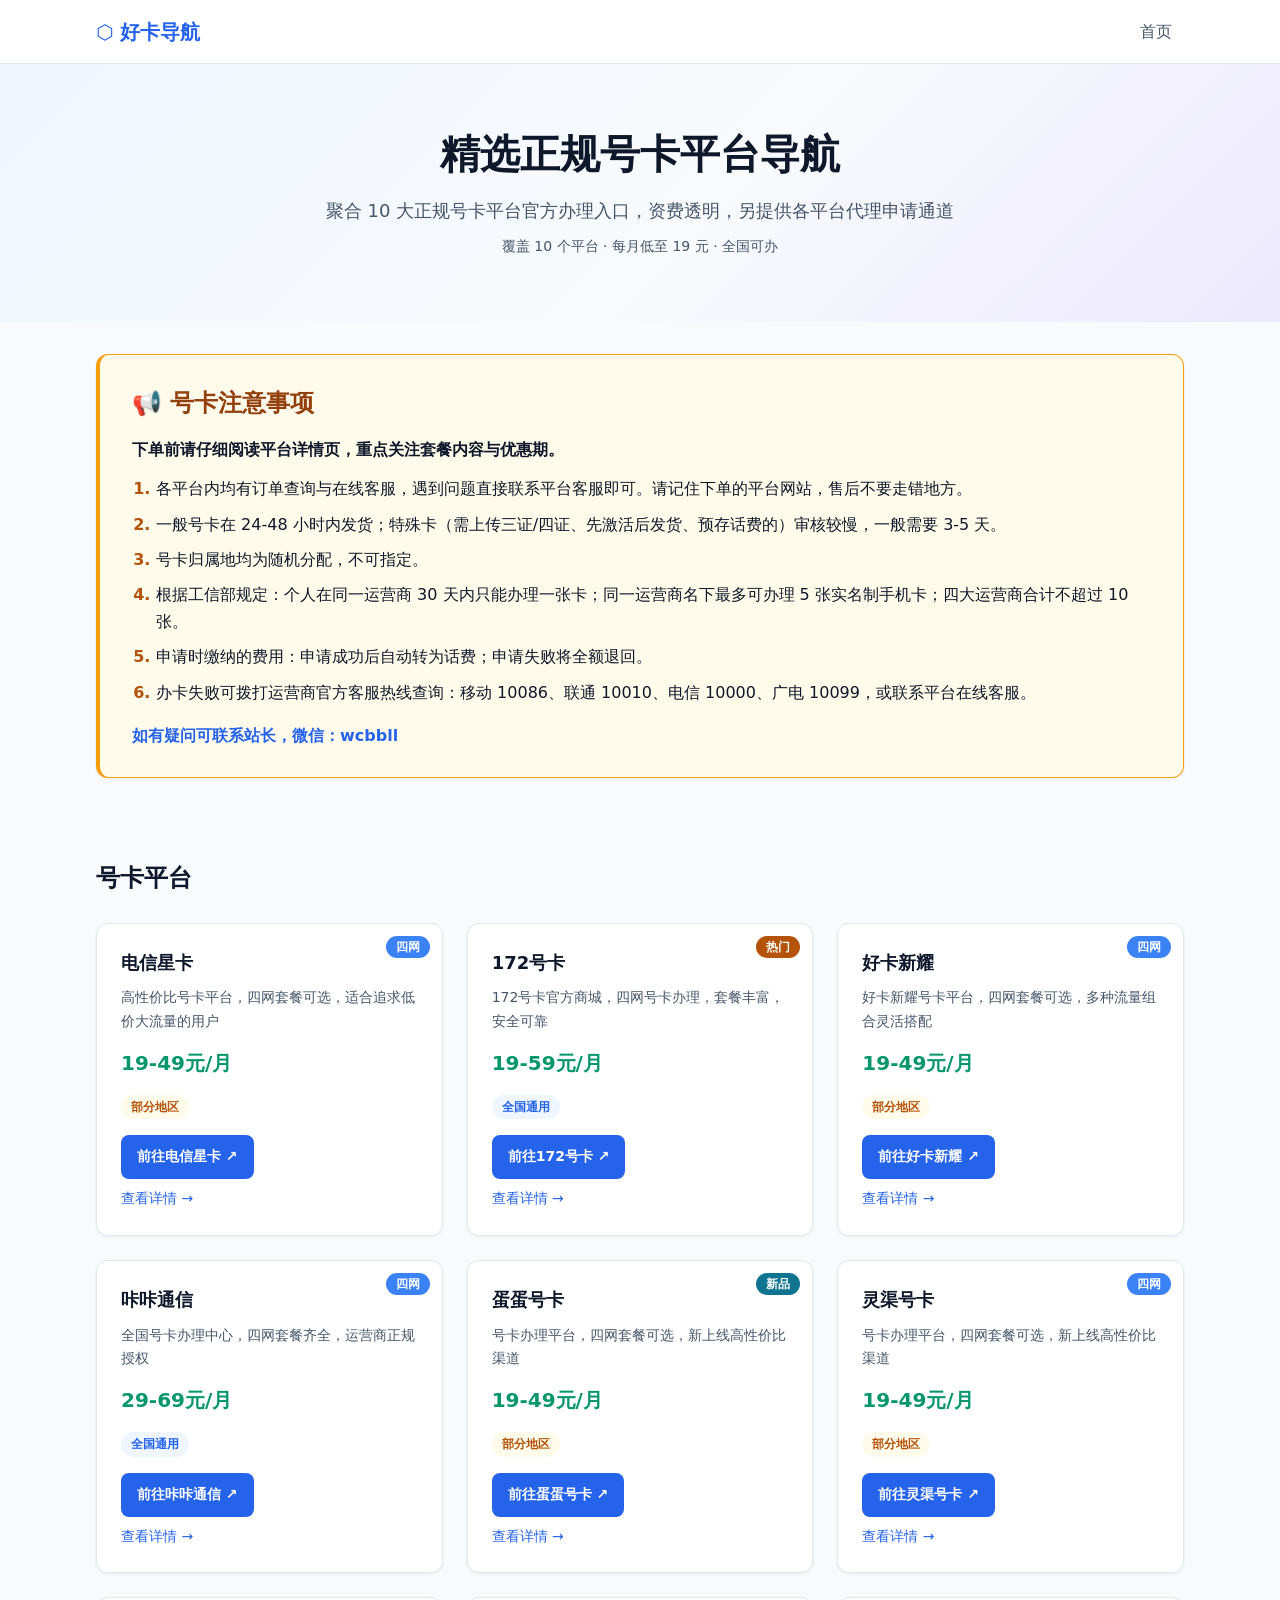
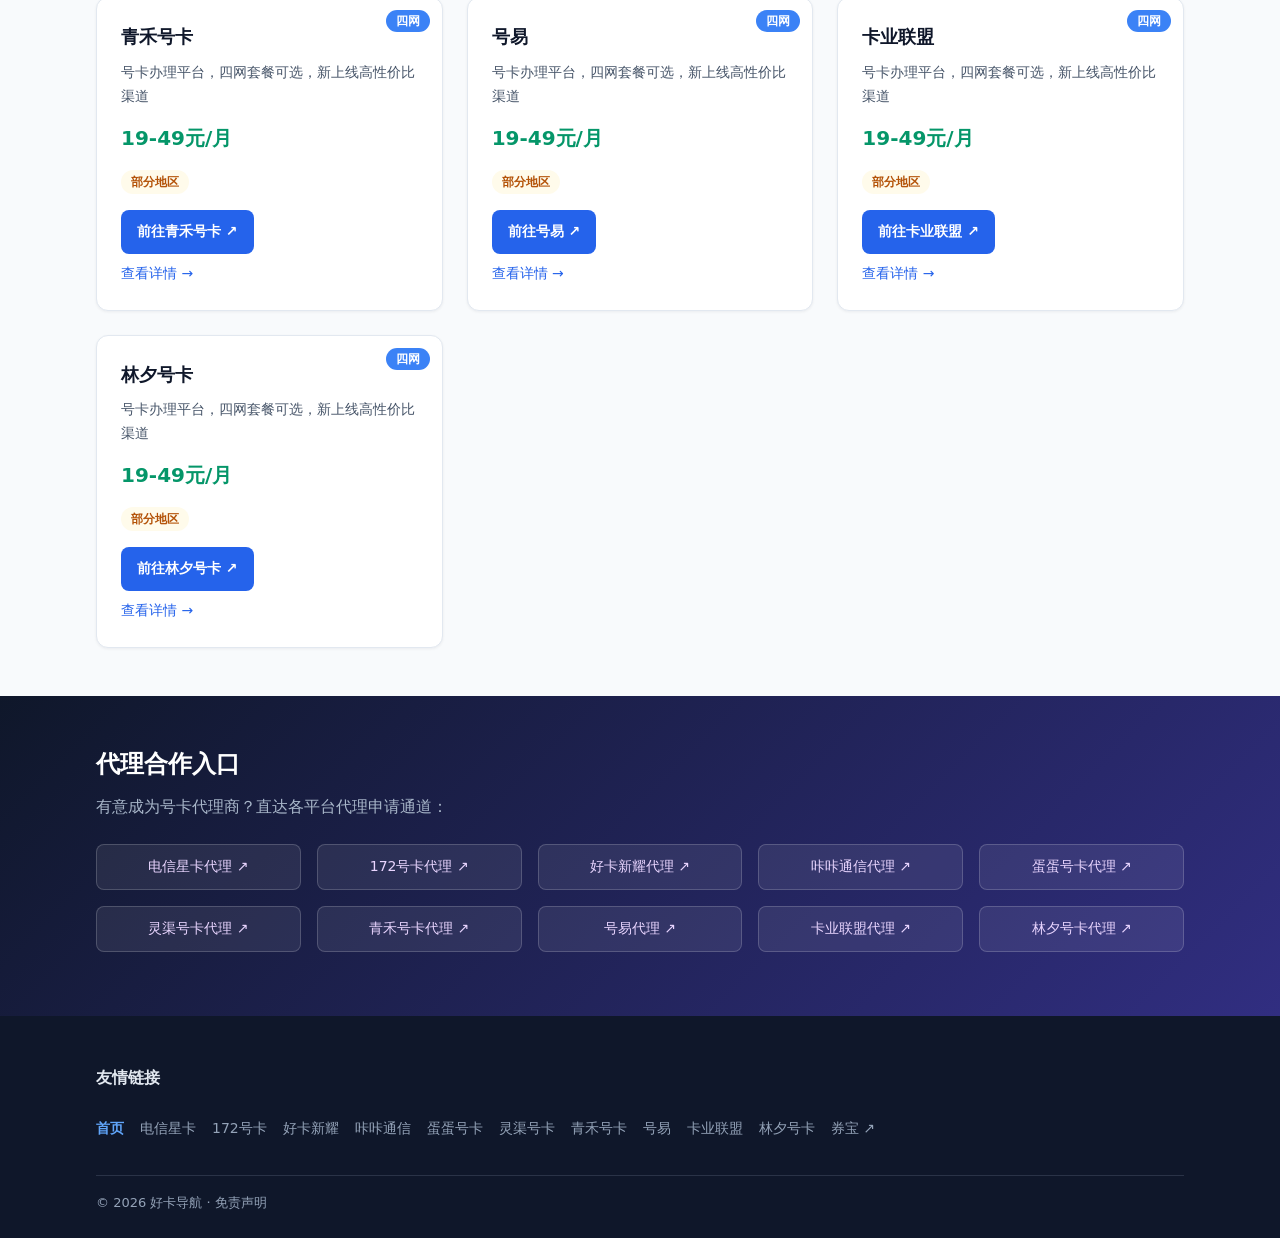
==== index.html @ 9e7c3ac1 "feat: 全站新增「号卡注意事项」公告区块（6 条固定文案+站长联系方式），首页 hero 后/子页 CTA 后插入，纯静态无链接，含样式与 5 例单测" ====
<!DOCTYPE html>
<html lang="zh-CN">
<head>
<meta charset="UTF-8">
<meta name="viewport" content="width=device-width, initial-scale=1">
<title>好卡导航 - 精选正规流量卡/号卡平台导航与代理入口</title>
<meta name="description" content="聚合 10 个正规号卡平台官方办理入口与代理申请通道，覆盖电信星卡、172号卡等热门流量卡品牌，附资费区间与适用地区说明，一站比选直达办理。">
<meta name="robots" content="index, follow">
<link rel="canonical" href="https://haoka17.github.io/">
<meta property="og:type" content="website">
<meta property="og:site_name" content="好卡导航">
<meta property="og:locale" content="zh_CN">
<meta property="og:title" content="好卡导航 - 精选正规流量卡/号卡平台导航与代理入口">
<meta property="og:description" content="聚合 10 个正规号卡平台官方办理入口与代理申请通道，覆盖电信星卡、172号卡等热门流量卡品牌，附资费区间与适用地区说明，一站比选直达办理。">
<meta property="og:url" content="https://haoka17.github.io/">
<meta property="og:image" content="https://haoka17.github.io/assets/img/og-default.png">
<meta name="twitter:card" content="summary_large_image">
<link rel="icon" href="assets/img/favicon.svg" type="image/svg+xml">
<link rel="icon" href="assets/img/favicon-32.png" type="image/png" sizes="32x32">
<link rel="icon" href="assets/img/favicon-16.png" type="image/png" sizes="16x16">
<link rel="apple-touch-icon" href="assets/img/apple-touch-icon.png">
<link rel="stylesheet" href="assets/css/style.css">
<script type="application/ld+json">{"@context":"https://schema.org","@graph":[{"@type":"WebSite","@id":"https://haoka17.github.io/#website","name":"好卡导航","url":"https://haoka17.github.io/","description":"聚合 10 个正规号卡平台官方办理入口与代理申请通道","inLanguage":"zh-CN"},{"@type":"ItemList","@id":"https://haoka17.github.io/#cardlist","name":"号卡平台列表","itemListOrder":"https://schema.org/ItemListOrderAscending","numberOfItems":10,"itemListElement":[{"@type":"ListItem","position":1,"name":"电信星卡","url":"https://haoka17.github.io/card/dianxin-xingka.html"},{"@type":"ListItem","position":2,"name":"172号卡","url":"https://haoka17.github.io/card/172-haoka.html"},{"@type":"ListItem","position":3,"name":"好卡新耀","url":"https://haoka17.github.io/card/haoka-xinyao.html"},{"@type":"ListItem","position":4,"name":"咔咔通信","url":"https://haoka17.github.io/card/kaka-tongxin.html"},{"@type":"ListItem","position":5,"name":"蛋蛋号卡","url":"https://haoka17.github.io/card/dandan-haoka.html"},{"@type":"ListItem","position":6,"name":"灵渠号卡","url":"https://haoka17.github.io/card/lingqu-haoka.html"},{"@type":"ListItem","position":7,"name":"青禾号卡","url":"https://haoka17.github.io/card/qinghe-haoka.html"},{"@type":"ListItem","position":8,"name":"号易","url":"https://haoka17.github.io/card/haoyi.html"},{"@type":"ListItem","position":9,"name":"卡业联盟","url":"https://haoka17.github.io/card/kaye-lianmeng.html"},{"@type":"ListItem","position":10,"name":"林夕号卡","url":"https://haoka17.github.io/card/linxi-haoka.html"}]}]}</script>
</head>
<body>
<a class="skip-link" href="#main">跳到主要内容</a>
<header class="site-header">
  <div class="container header-inner">
    <a class="logo" href="index.html">⬡ 好卡导航</a>
    <nav aria-label="主导航"><span aria-current="page" class="nav-current">首页</span></nav>
  </div>
</header>
<main id="main">
<section class="hero">
  <div class="container">
    <h1>精选正规号卡平台导航</h1>
    <p class="hero-sub">聚合 10 大正规号卡平台官方办理入口，资费透明，另提供各平台代理申请通道</p>
    <p class="hero-meta">覆盖 10 个平台 · 每月低至 19 元 · 全国可办</p>
  </div>
</section>
<section class="notice-section" aria-labelledby="notice-title">
  <div class="container">
    <div class="notice-card">
      <h2 id="notice-title">📢 号卡注意事项</h2>
      <p class="notice-lead">下单前请仔细阅读平台详情页，重点关注套餐内容与优惠期。</p>
      <ol class="notice-list">
      <li>各平台内均有订单查询与在线客服，遇到问题直接联系平台客服即可。请记住下单的平台网站，售后不要走错地方。</li>
      <li>一般号卡在 24-48 小时内发货；特殊卡（需上传三证/四证、先激活后发货、预存话费的）审核较慢，一般需要 3-5 天。</li>
      <li>号卡归属地均为随机分配，不可指定。</li>
      <li>根据工信部规定：个人在同一运营商 30 天内只能办理一张卡；同一运营商名下最多可办理 5 张实名制手机卡；四大运营商合计不超过 10 张。</li>
      <li>申请时缴纳的费用：申请成功后自动转为话费；申请失败将全额退回。</li>
      <li>办卡失败可拨打运营商官方客服热线查询：移动 10086、联通 10010、电信 10000、广电 10099，或联系平台在线客服。</li>
      </ol>
      <p class="notice-contact">如有疑问可联系站长，微信：wcbbll</p>
    </div>
  </div>
</section>
<section class="card-section" aria-labelledby="card-section-title">
  <div class="container">
    <h2 id="card-section-title">号卡平台</h2>
    <ul class="card-grid">
      <li class="card">
  <article class="card-inner">
    <span class="badge badge-quad">四网</span>
    <h3 class="card-title">电信星卡</h3>
    <p class="card-desc">高性价比号卡平台，四网套餐可选，适合追求低价大流量的用户</p>
    <p class="price">19-49元/月</p>
        <div class="card-tags"><span class="tag tag-region">部分地区</span></div>
    <div class="card-actions">
      <a class="card-cta" href="https://ym.ksjhaoka.com/?s=loshqy1H719207" target="_blank" rel="noopener noreferrer">前往电信星卡 ↗</a>
      <a class="card-link" href="card/dianxin-xingka.html">查看详情 →</a>
    </div>
  </article>
</li>
<li class="card">
  <article class="card-inner">
    <span class="badge badge-hot">热门</span>
    <h3 class="card-title">172号卡</h3>
    <p class="card-desc">172号卡官方商城，四网号卡办理，套餐丰富，安全可靠</p>
    <p class="price">19-59元/月</p>
        <div class="card-tags"><span class="tag tag-nationwide">全国通用</span></div>
    <div class="card-actions">
      <a class="card-cta" href="https://m.172.org.cn/ProductEn/Index/59bc0abc9a7d31f5" target="_blank" rel="noopener noreferrer">前往172号卡 ↗</a>
      <a class="card-link" href="card/172-haoka.html">查看详情 →</a>
    </div>
  </article>
</li>
<li class="card">
  <article class="card-inner">
    <span class="badge badge-quad">四网</span>
    <h3 class="card-title">好卡新耀</h3>
    <p class="card-desc">好卡新耀号卡平台，四网套餐可选，多种流量组合灵活搭配</p>
    <p class="price">19-49元/月</p>
        <div class="card-tags"><span class="tag tag-region">部分地区</span></div>
    <div class="card-actions">
      <a class="card-cta" href="https://www.haokaxinyao.com/#/pages/sales_index/my_store?mall_id=A3uqdWKQRcA9Gpw0Ae2M5Q%3D%3D" target="_blank" rel="noopener noreferrer">前往好卡新耀 ↗</a>
      <a class="card-link" href="card/haoka-xinyao.html">查看详情 →</a>
    </div>
  </article>
</li>
<li class="card">
  <article class="card-inner">
    <span class="badge badge-quad">四网</span>
    <h3 class="card-title">咔咔通信</h3>
    <p class="card-desc">全国号卡办理中心，四网套餐齐全，运营商正规授权</p>
    <p class="price">29-69元/月</p>
        <div class="card-tags"><span class="tag tag-nationwide">全国通用</span></div>
    <div class="card-actions">
      <a class="card-cta" href="https://haoka.kakatx.com/web/#/pages/index/nationwide?token=MjY2NzIxfDE3ODk0NzE0OTcxMzdoYW9rYTY2Ng&amp;viewRole=user" target="_blank" rel="noopener noreferrer">前往咔咔通信 ↗</a>
      <a class="card-link" href="card/kaka-tongxin.html">查看详情 →</a>
    </div>
  </article>
</li>
<li class="card">
  <article class="card-inner">
    <span class="badge badge-new">新品</span>
    <h3 class="card-title">蛋蛋号卡</h3>
    <p class="card-desc">号卡办理平台，四网套餐可选，新上线高性价比渠道</p>
    <p class="price">19-49元/月</p>
        <div class="card-tags"><span class="tag tag-region">部分地区</span></div>
    <div class="card-actions">
      <a class="card-cta" href="https://ka.dandanhou.net/index?k=N0JpQm5nd0ZzazQ9" target="_blank" rel="noopener noreferrer">前往蛋蛋号卡 ↗</a>
      <a class="card-link" href="card/dandan-haoka.html">查看详情 →</a>
    </div>
  </article>
</li>
<li class="card">
  <article class="card-inner">
    <span class="badge badge-quad">四网</span>
    <h3 class="card-title">灵渠号卡</h3>
    <p class="card-desc">号卡办理平台，四网套餐可选，新上线高性价比渠道</p>
    <p class="price">19-49元/月</p>
        <div class="card-tags"><span class="tag tag-region">部分地区</span></div>
    <div class="card-actions">
      <a class="card-cta" href="https://lingqu.87haoka.cn/s/Cf3HUSBk" target="_blank" rel="noopener noreferrer">前往灵渠号卡 ↗</a>
      <a class="card-link" href="card/lingqu-haoka.html">查看详情 →</a>
    </div>
  </article>
</li>
<li class="card">
  <article class="card-inner">
    <span class="badge badge-quad">四网</span>
    <h3 class="card-title">青禾号卡</h3>
    <p class="card-desc">号卡办理平台，四网套餐可选，新上线高性价比渠道</p>
    <p class="price">19-49元/月</p>
        <div class="card-tags"><span class="tag tag-region">部分地区</span></div>
    <div class="card-actions">
      <a class="card-cta" href="https://www.hemorn.cn/index?k=Vm5qREtSUUFyMTA9" target="_blank" rel="noopener noreferrer">前往青禾号卡 ↗</a>
      <a class="card-link" href="card/qinghe-haoka.html">查看详情 →</a>
    </div>
  </article>
</li>
<li class="card">
  <article class="card-inner">
    <span class="badge badge-quad">四网</span>
    <h3 class="card-title">号易</h3>
    <p class="card-desc">号卡办理平台，四网套餐可选，新上线高性价比渠道</p>
    <p class="price">19-49元/月</p>
        <div class="card-tags"><span class="tag tag-region">部分地区</span></div>
    <div class="card-actions">
      <a class="card-cta" href="https://tui.haozhuan.vip/#/pages/micro_store/index?agent_id=9d60421234f3fede2210db56129c38e0" target="_blank" rel="noopener noreferrer">前往号易 ↗</a>
      <a class="card-link" href="card/haoyi.html">查看详情 →</a>
    </div>
  </article>
</li>
<li class="card">
  <article class="card-inner">
    <span class="badge badge-quad">四网</span>
    <h3 class="card-title">卡业联盟</h3>
    <p class="card-desc">号卡办理平台，四网套餐可选，新上线高性价比渠道</p>
    <p class="price">19-49元/月</p>
        <div class="card-tags"><span class="tag tag-region">部分地区</span></div>
    <div class="card-actions">
      <a class="card-cta" href="https://lm3.cn/SufiR" target="_blank" rel="noopener noreferrer">前往卡业联盟 ↗</a>
      <a class="card-link" href="card/kaye-lianmeng.html">查看详情 →</a>
    </div>
  </article>
</li>
<li class="card">
  <article class="card-inner">
    <span class="badge badge-quad">四网</span>
    <h3 class="card-title">林夕号卡</h3>
    <p class="card-desc">号卡办理平台，四网套餐可选，新上线高性价比渠道</p>
    <p class="price">19-49元/月</p>
        <div class="card-tags"><span class="tag tag-region">部分地区</span></div>
    <div class="card-actions">
      <a class="card-cta" href="https://h5.vip-mi.com/index?k=QWdUZ0NKcEpCcFk9" target="_blank" rel="noopener noreferrer">前往林夕号卡 ↗</a>
      <a class="card-link" href="card/linxi-haoka.html">查看详情 →</a>
    </div>
  </article>
</li>
    </ul>
  </div>
</section>
<section class="proxy-section" aria-labelledby="proxy-section-title">
  <div class="container">
    <h2 id="proxy-section-title">代理合作入口</h2>
    <p class="proxy-desc">有意成为号卡代理商？直达各平台代理申请通道：</p>
    <ul class="proxy-grid">
      <li><a class="proxy-link" href="https://ksjhaoka.com/invite?s=loshqy1H719207" target="_blank" rel="noopener noreferrer">电信星卡代理 ↗</a></li>
      <li><a class="proxy-link" href="https://haoka.lot-ml.com/plugreg.html?agentid=1923771" target="_blank" rel="noopener noreferrer">172号卡代理 ↗</a></li>
      <li><a class="proxy-link" href="https://s.haokavip.com/u/4714419" target="_blank" rel="noopener noreferrer">好卡新耀代理 ↗</a></li>
      <li><a class="proxy-link" href="https://haoka.kakatx.com/register?inviteCode=KBOMJG1T" target="_blank" rel="noopener noreferrer">咔咔通信代理 ↗</a></li>
      <li><a class="proxy-link" href="https://ka.dandanhou.net/agent/reg.php?code=TA2O2ZZ4" target="_blank" rel="noopener noreferrer">蛋蛋号卡代理 ↗</a></li>
      <li><a class="proxy-link" href="https://lingqu.87haoka.cn/r/06844666" target="_blank" rel="noopener noreferrer">灵渠号卡代理 ↗</a></li>
      <li><a class="proxy-link" href="https://www.hemorn.cn/agent/reg.php?code=4XZ619ZX" target="_blank" rel="noopener noreferrer">青禾号卡代理 ↗</a></li>
      <li><a class="proxy-link" href="https://tui.haozhuan.vip/#/pages/public/register?code=10462016" target="_blank" rel="noopener noreferrer">号易代理 ↗</a></li>
      <li><a class="proxy-link" href="https://lm3.cn/Emldj" target="_blank" rel="noopener noreferrer">卡业联盟代理 ↗</a></li>
      <li><a class="proxy-link" href="https://vip.777haoka.cn/m/reg.php?code=DUC1HJK3" target="_blank" rel="noopener noreferrer">林夕号卡代理 ↗</a></li>
    </ul>
  </div>
</section>
</main>
<footer class="site-footer">
  <div class="container">
<nav class="friend-links" aria-label="友情链接">
  <h2 class="footer-title">友情链接</h2>
  <ul>
    <li><span aria-current="page" class="current">首页</span></li>
    <li><a href="card/dianxin-xingka.html">电信星卡</a></li>
    <li><a href="card/172-haoka.html">172号卡</a></li>
    <li><a href="card/haoka-xinyao.html">好卡新耀</a></li>
    <li><a href="card/kaka-tongxin.html">咔咔通信</a></li>
    <li><a href="card/dandan-haoka.html">蛋蛋号卡</a></li>
    <li><a href="card/lingqu-haoka.html">灵渠号卡</a></li>
    <li><a href="card/qinghe-haoka.html">青禾号卡</a></li>
    <li><a href="card/haoyi.html">号易</a></li>
    <li><a href="card/kaye-lianmeng.html">卡业联盟</a></li>
    <li><a href="card/linxi-haoka.html">林夕号卡</a></li>
    <li><a href="https://jdjdndn.github.io/" target="_blank" rel="noopener noreferrer">券宝 ↗</a></li>
  </ul>
</nav>
    <p class="copyright">© <span data-year>2026</span> 好卡导航 · 免责声明</p>
  </div>
</footer>
<script src="assets/js/main.js" defer></script>
</body>
</html>
---- assets/css/style.css ----
/* ==================================================================
 * haoka-site 全站样式（design.md 1.3.2 UI 设计规范 / 1.3.3 友链模块）
 * 设计基调：现代、专业、企业官网；蓝紫主色调；大量留白 + 卡片化布局
 * 断点体系（桌面优先）：≥1440px 大屏增强 / ≤1023px 平板 / ≤767px 移动 / ≤400px 特小屏
 * ================================================================== */

/* ---------- 设计令牌（design.md 1.3.2 配色方案，全站唯一来源） ---------- */
:root {
  --color-primary: #2563EB;          /* 主色：链接、主按钮、高亮、logo */
  --color-primary-hover: #1D4ED8;    /* 主色悬停态 */
  --color-primary-light: #EFF6FF;    /* 主色浅底：hero 背景、标签底 */
  --color-accent: #7C3AED;           /* 辅助色：代理区、次级强调 */
  --color-price: #059669;            /* 价格文字（绿，传达实惠） */
  --color-bg: #F8FAFC;               /* 页面背景 */
  --color-surface: #FFFFFF;          /* 卡片表面 */
  --color-text: #0F172A;             /* 主文字（对比度 ≈ 15:1） */
  --color-text-secondary: #475569;   /* 次要文字（白底对比度 7.0:1） */
  --color-border: #E2E8F0;           /* 边框、分割线 */
  --color-footer-bg: #0F172A;        /* 页脚深色底 */
  --color-footer-text: #94A3B8;      /* 页脚文字 */
  --color-footer-current: #60A5FA;   /* 页脚当前页高亮（深底对比度 7.0:1，NFR-19） */
  --radius-card: 12px;               /* 卡片圆角 */
  --radius-btn: 8px;                 /* 按钮圆角 */
  --header-h: 64px;                  /* 吸顶栏高度 */
  --shadow-card: 0 1px 3px rgba(15, 23, 42, 0.06);
  --shadow-card-hover: 0 12px 24px rgba(37, 99, 235, 0.12);
}

/* ---------- 全局 ---------- */
* { box-sizing: border-box; }

html { overflow-x: hidden; }         /* 移动端禁横向滚动 */

body {
  margin: 0;
  font-family: system-ui, -apple-system, "Segoe UI", "PingFang SC",
               "Hiragino Sans GB", "Microsoft YaHei", sans-serif;
  background: var(--color-bg);
  color: var(--color-text);
  line-height: 1.7;
  display: flex;
  flex-direction: column;
  min-height: 100vh;
}

img { max-width: 100%; height: auto; }

/* 容器：1152px 内容宽（≥1440px 大屏 1280px）；内边距：默认 16px / ≥768px 32px / ≤400px 12px */
.container {
  width: 100%;
  max-width: 1152px;
  margin-inline: auto;
  padding-inline: 16px;
}
@media (min-width: 768px) {
  .container { padding-inline: 32px; }
}

/* 键盘焦点可见性（全局） */
:focus-visible {
  outline: 2px solid var(--color-primary);
  outline-offset: 2px;
}

/* 无障碍跳转链接 */
.skip-link {
  position: absolute;
  left: -9999px;
  top: 0;
  z-index: 100;
  background: var(--color-primary);
  color: #fff;
  padding: 8px 16px;
  border-radius: 0 0 var(--radius-btn) 0;
}
.skip-link:focus { left: 0; }

/* ---------- 顶栏（吸顶、白底、底部 1px 边框） ---------- */
.site-header {
  height: var(--header-h);
  background: var(--color-surface);
  border-bottom: 1px solid var(--color-border);
  position: sticky;
  top: 0;
  z-index: 10;
}

.header-inner {
  display: flex;
  justify-content: space-between;
  align-items: center;
  height: 100%;
  gap: 16px;
}

.logo {
  display: inline-flex;
  align-items: center;
  min-height: 44px;                 /* 触控目标 ≥44×44（spec NFR-17） */
  font-size: 1.25rem;
  font-weight: 700;
  color: var(--color-primary);
  text-decoration: none;
  white-space: nowrap;
}
.logo:hover { color: var(--color-primary-hover); }

.site-header nav a {
  display: inline-flex;
  align-items: center;
  min-height: 44px;                 /* 触控目标 ≥44×44（spec NFR-17） */
  color: var(--color-text);
  text-decoration: none;
  padding: 10px 12px;
  border-radius: var(--radius-btn);
  transition: color 0.2s ease, background-color 0.2s ease;
}
.site-header nav a:hover {
  color: var(--color-primary);
  background-color: var(--color-primary-light);
}
.nav-current {
  display: inline-flex;
  align-items: center;
  min-height: 44px;
  padding: 10px 12px;
  color: var(--color-text-secondary);
  cursor: default;             /* 当前位置，非链接 */
}

/* ---------- 首页 Hero（浅色渐变背景） ---------- */
.hero {
  background: linear-gradient(135deg, var(--color-primary-light) 0%, var(--color-bg) 55%, #EDE9FE 100%);
  padding: 64px 0;
  text-align: center;
}
.hero h1 {
  margin: 0 0 16px;
  font-size: clamp(1.75rem, 4vw, 2.5rem);
  font-weight: 700;
  line-height: 1.3;
}
.hero-sub {
  margin: 0 0 8px;
  font-size: 1.125rem;
  color: var(--color-text-secondary);
}
.hero-meta {
  margin: 0;
  font-size: 0.875rem;
  color: var(--color-text-secondary);
}

/* ---------- 号卡注意事项公告（琥珀警示色系，与蓝紫主调形成对比；首页/子页复用） ---------- */
.notice-section { padding: 32px 0; }

.notice-card {
  background: #FFFBEB;               /* 琥珀浅底（与 .tag-region 同源） */
  border: 1px solid #F59E0B;         /* 琥珀边框；左侧加粗强调公告属性 */
  border-left-width: 4px;
  border-radius: var(--radius-card);
  box-shadow: var(--shadow-card);
  padding: 28px 32px;
}

.notice-card h2 {
  margin: 0 0 12px;
  font-size: clamp(1.25rem, 3vw, 1.5rem);
  font-weight: 650;
  color: #92400E;                    /* 深琥珀标题：#FFFBEB 底对比度 ≈ 8.9:1（NFR-19） */
}

.notice-lead {
  margin: 0 0 12px;
  font-weight: 600;
  color: var(--color-text);
}

.notice-list {
  margin: 0;
  padding-left: 24px;
  display: grid;
  gap: 8px;
  color: var(--color-text);
}
.notice-list li::marker { color: #B45309; font-weight: 700; }

.notice-contact {
  margin: 16px 0 0;
  font-weight: 700;
  color: var(--color-primary);
}

/* ---------- 号卡卡片网格（桌面 3 列 / ≥1440px 大屏 4 列 / ≤1023 平板 2 / ≤767 移动 1） ---------- */
.card-section { padding: 48px 0 24px; }

.card-section h2,
.proxy-section h2 {
  margin: 0 0 24px;
  font-size: clamp(1.25rem, 3vw, 1.5rem);
  font-weight: 650;
}

.card-grid {
  list-style: none;
  margin: 0;
  padding: 0;
  display: grid;
  grid-template-columns: repeat(3, 1fr);
  gap: 24px;
}

.card { display: block; }

/* 卡片：白底 / 12px 圆角 / 1px 边框 / 轻阴影；hover 上移 + 主色阴影 + 主色边框 */
.card-inner {
  position: relative;
  background: var(--color-surface);
  border: 1px solid var(--color-border);
  border-radius: var(--radius-card);
  box-shadow: var(--shadow-card);
  padding: 24px;
  height: 100%;
  display: flex;
  flex-direction: column;
  transition: all 0.2s ease;
}
.card-inner:hover,
.card-inner:focus-within {          /* 键盘焦点态与 hover 同效 */
  transform: translateY(-4px);
  box-shadow: var(--shadow-card-hover);
  border-color: rgba(37, 99, 235, 0.4);
}

/* badge 角标：绝对定位右上角，胶囊，白字（热门橙 / 新品青 / 四网蓝） */
.badge {
  position: absolute;
  top: 12px;
  right: 12px;
  padding: 2px 10px;
  border-radius: 999px;
  font-size: 0.75rem;
  font-weight: 600;
  color: #fff;
  line-height: 1.5;
}
.badge-hot     { background: #B45309; }   /* 深琥珀：白字对比度 5.0:1（spec NFR-19 徽章 ≥3:1） */
.badge-new     { background: #0E7490; }   /* 深青：白字对比度 5.4:1 */
.badge-quad    { background: #3B82F6; }   /* 白字对比度 3.7:1 ✓ */
.badge-default { background: #64748B; }

.card-title {
  margin: 0 0 8px;
  font-size: 1.125rem;
  font-weight: 600;
}

/* 描述摘要：两行截断 */
.card-desc {
  margin: 0 0 12px;
  color: var(--color-text-secondary);
  font-size: 0.875rem;
  display: -webkit-box;
  -webkit-line-clamp: 2;
  -webkit-box-orient: vertical;
  overflow: hidden;
}

/* 价格：1.25rem / 700 / 绿色 */
.price {
  margin: 0 0 12px;
  color: var(--color-price);
  font-size: 1.25rem;
  font-weight: 700;
}

/* 覆盖范围标签（主色浅底） */
.card-tags { margin: 0 0 16px; }
.tag {
  display: inline-block;
  padding: 2px 10px;
  border-radius: 999px;
  font-size: 0.75rem;
  font-weight: 600;
}
.tag-nationwide { background: var(--color-primary-light); color: var(--color-primary); }
.tag-region     { background: #FFFBEB; color: #B45309; }

/* 卡片底部双链接：号卡外链（主）+ 查看详情（次，stretched link 铺满整卡） */
.card-actions {
  margin-top: auto;
  display: flex;
  flex-direction: column;
  gap: 8px;
  align-items: flex-start;
}
.card-cta {
  position: relative;               /* 置于 stretched link 之上，保持可点击 */
  z-index: 1;
  display: inline-flex;
  align-items: center;
  min-height: 44px;                 /* 触控目标 ≥44×44（spec NFR-17） */
  background: var(--color-primary);
  color: #fff;
  padding: 10px 16px;
  border-radius: var(--radius-btn);
  text-decoration: none;
  font-size: 0.875rem;
  font-weight: 600;
  transition: background-color 0.2s ease;
}
.card-cta:hover { background: var(--color-primary-hover); }

/* 整卡可点击进入子页：详情链接的伪元素铺满卡片 */
.card-link {
  color: var(--color-primary);
  text-decoration: none;
  font-size: 0.875rem;
}
.card-link:hover { text-decoration: underline; }
.card-link::after {
  content: "";
  position: absolute;
  inset: 0;
  border-radius: var(--radius-card);
}

/* ---------- 首页代理合作入口区（深色渐变分区，辅助色强调） ---------- */
.proxy-section {
  margin-top: 24px;
  padding: 48px 0 64px;
  background: linear-gradient(135deg, var(--color-footer-bg) 0%, #312E81 100%);
  color: #fff;
}
.proxy-section h2 { color: #fff; margin-bottom: 8px; }
.proxy-desc {
  margin: 0 0 24px;
  color: #A8B6C9;                   /* 渐变最深端 #312E81 上对比度 5.5:1 ≥ 4.5（NFR-19） */
}

.proxy-grid {
  list-style: none;
  margin: 0;
  padding: 0;
  display: grid;
  grid-template-columns: repeat(5, 1fr);
  gap: 16px;
}
.proxy-grid li { display: block; }
.proxy-link {
  display: flex;
  align-items: center;
  justify-content: center;
  min-height: 44px;                 /* 触控目标 ≥44×44（spec NFR-17） */
  background: rgba(255, 255, 255, 0.08);
  border: 1px solid rgba(255, 255, 255, 0.18);
  border-radius: var(--radius-btn);
  padding: 10px 12px;
  color: #E9D5FF;
  text-decoration: none;
  font-size: 0.875rem;
  text-align: center;
  transition: background-color 0.2s ease, border-color 0.2s ease;
}
.proxy-link:hover {
  background: rgba(255, 255, 255, 0.16);
  border-color: rgba(255, 255, 255, 0.4);
  color: #fff;
}

/* ---------- 子页：平台详情（白卡片；hero 区，后续扩展模块跟随） ---------- */
.card-detail {
  padding: 48px 0 32px;              /* 页面含后续模块，hero 不再独占一屏垂直居中 */
}

.card-detail-inner {
  width: 100%;
  background: var(--color-surface);
  border: 1px solid var(--color-border);
  border-radius: var(--radius-card);
  box-shadow: var(--shadow-card);
  padding: 48px 40px;
}

.eyebrow {
  margin: 0 0 8px;
  color: var(--color-accent);
  font-size: 0.875rem;
  font-weight: 600;
  text-transform: uppercase;
  letter-spacing: 0.08em;
}

.card-detail-title {
  display: flex;
  align-items: center;
  gap: 12px;
  flex-wrap: wrap;
}
.card-detail-title h1 {
  margin: 0;
  font-size: clamp(1.75rem, 4vw, 2.5rem);
  font-weight: 700;
  line-height: 1.3;
}
.card-detail-title .badge { position: static; }   /* 详情页 badge 流式定位 */

.meta-row {
  list-style: none;
  margin: 16px 0;
  padding: 0;
  display: flex;
  flex-wrap: wrap;
  gap: 24px;
  color: var(--color-text-secondary);
}
.meta-row .price { margin: 0; }

.note {
  margin: 16px 0 0;
  font-size: 0.8125rem;
  color: var(--color-text-secondary);
}

/* 主/次双 CTA 按钮（并排，移动端全宽堆叠） */
.cta-group {
  display: flex;
  flex-wrap: wrap;
  gap: 16px;
  align-items: center;
}

/* 按钮基类：触控目标 ≥ 44×44 */
.btn {
  display: inline-flex;
  align-items: center;
  justify-content: center;
  min-height: 44px;
  padding: 12px 24px;
  border-radius: var(--radius-btn);
  font-size: 1rem;
  font-weight: 600;
  text-decoration: none;
  transition: all 0.2s ease;
}
.btn-primary {
  background: var(--color-primary);
  color: #fff;
}
.btn-primary:hover {
  background: var(--color-primary-hover);
  transform: translateY(-2px);       /* 轻微上移 */
}
.btn-secondary {
  background: var(--color-surface);
  border: 1.5px solid var(--color-primary);
  color: var(--color-primary);
}
.btn-secondary:hover {
  background: var(--color-primary-light);  /* hover 浅蓝底 */
}

/* ---------- 子页扩展模块：速览 / 简介 / 办理流程 / 代理合作卡 / FAQ ---------- */
.card-extra { padding: 8px 0 24px; }

.extra-block { margin: 0 0 48px; }
.extra-block:last-child { margin-bottom: 0; }

.extra-block h2,
.related-section h2 {
  margin: 0 0 24px;
  font-size: clamp(1.25rem, 3vw, 1.5rem);
  font-weight: 650;
}

/* 平台速览网格：桌面 4 格一行 / 平板 2 列 / 移动 1 列（覆盖范围缺失时自动少一格） */
.spec-grid {
  margin: 0;
  display: grid;
  grid-template-columns: repeat(4, 1fr);
  gap: 16px;
}
.spec-item {
  background: var(--color-surface);
  border: 1px solid var(--color-border);
  border-radius: var(--radius-card);
  box-shadow: var(--shadow-card);
  padding: 16px 20px;
}
.spec-item dt {
  color: var(--color-text-secondary);
  font-size: 0.8125rem;
  font-weight: 600;
}
.spec-item dd {
  margin: 4px 0 0;
  font-size: 1rem;
  font-weight: 650;
}

/* 平台简介：description 全文 + 通用导航补充说明 */
.platform-intro {
  margin: 0;
  max-width: 820px;
  color: var(--color-text-secondary);
}
.platform-intro p { margin: 0 0 12px; }
.platform-intro p:last-child { margin-bottom: 0; }

/* 办理流程步骤条：桌面横向 4 步 / 平板 2 列 / 移动 1 列 */
.steps {
  list-style: none;
  margin: 0;
  padding: 0;
  display: grid;
  grid-template-columns: repeat(4, 1fr);
  gap: 16px;
}
.step {
  background: var(--color-surface);
  border: 1px solid var(--color-border);
  border-radius: var(--radius-card);
  box-shadow: var(--shadow-card);
  padding: 20px;
}
.step-num {
  display: inline-flex;
  align-items: center;
  justify-content: center;
  width: 32px;
  height: 32px;
  margin-bottom: 12px;
  border-radius: 999px;
  background: var(--color-primary);
  color: #fff;
  font-size: 0.875rem;
  font-weight: 700;
}
.step-body h3 {
  margin: 0 0 4px;
  font-size: 1rem;
  font-weight: 650;
}
.step-body p {
  margin: 0;
  font-size: 0.875rem;
  color: var(--color-text-secondary);
}

/* 代理合作卡：主色浅渐变底 + 外部 CTA（移动端纵向堆叠全宽） */
.agent-card {
  display: flex;
  align-items: center;
  justify-content: space-between;
  flex-wrap: wrap;
  gap: 16px 24px;
  padding: 24px 28px;
  background: linear-gradient(135deg, var(--color-primary-light) 0%, #EDE9FE 100%);
  border: 1px solid var(--color-border);
  border-radius: var(--radius-card);
}
.agent-card-name {
  margin: 0 0 4px;
  color: var(--color-accent);
  font-size: 0.9375rem;
  font-weight: 600;
}
.agent-card-desc {
  margin: 0;
  color: var(--color-text-secondary);
  font-size: 0.9375rem;
}
.agent-card .btn { flex-shrink: 0; }

/* 常见问题：原生 details/summary 折叠列表 */
.faq {
  display: grid;
  gap: 12px;
}
.faq-item {
  background: var(--color-surface);
  border: 1px solid var(--color-border);
  border-radius: var(--radius-card);
  box-shadow: var(--shadow-card);
  padding: 0 20px;
}
.faq-item summary {
  display: flex;
  align-items: center;
  gap: 12px;
  min-height: 44px;                 /* 触控目标 ≥44×44（spec NFR-17） */
  cursor: pointer;
  font-size: 0.9375rem;
  font-weight: 600;
  list-style: none;
}
.faq-item summary::-webkit-details-marker { display: none; }
.faq-item summary::before {
  content: "+";
  flex-shrink: 0;
  display: inline-flex;
  align-items: center;
  justify-content: center;
  width: 24px;
  height: 24px;
  border-radius: 999px;
  background: var(--color-primary-light);
  color: var(--color-primary);
  font-weight: 700;
}
.faq-item[open] summary::before { content: "−"; }
.faq-item p {
  margin: 0 0 16px;
  padding-left: 36px;               /* 与 summary 文字起点对齐（24px 圆标 + 12px 间距） */
  color: var(--color-text-secondary);
  font-size: 0.9375rem;
}

/* 相关平台推荐：与首页卡片网格同风格（桌面 3 列 / 平板 2 / 移动 1） */
.related-section { padding: 8px 0 64px; }
.related-grid {
  list-style: none;
  margin: 0;
  padding: 0;
  display: grid;
  grid-template-columns: repeat(3, 1fr);
  gap: 24px;
}
.related-card {
  background: var(--color-surface);
  border: 1px solid var(--color-border);
  border-radius: var(--radius-card);
  box-shadow: var(--shadow-card);
  padding: 24px;
  transition: all 0.2s ease;
}
.related-card:hover {
  transform: translateY(-4px);
  box-shadow: var(--shadow-card-hover);
  border-color: rgba(37, 99, 235, 0.4);
}
.related-card h3 {
  margin: 0 0 8px;
  font-size: 1.125rem;
  font-weight: 600;
}
.related-desc {
  margin: 0 0 12px;
  color: var(--color-text-secondary);
  font-size: 0.875rem;
  display: -webkit-box;
  -webkit-line-clamp: 2;
  -webkit-box-orient: vertical;
  overflow: hidden;
}
.related-link {
  display: inline-flex;
  align-items: center;
  min-height: 44px;                 /* 触控目标 ≥44×44（spec NFR-17） */
  color: var(--color-primary);
  text-decoration: none;
  font-size: 0.875rem;
  font-weight: 600;
}
.related-link:hover { text-decoration: underline; }

/* ---------- 渐进增强：卡片入场渐显（仅 JS 可用时生效；无 JS 始终可见） ---------- */
.js .card-inner,
.js .card-detail-inner {
  opacity: 0;
  transform: translateY(12px);
}
.js .card-inner.is-visible,
.js .card-detail-inner.is-visible {
  opacity: 1;
  transform: translateY(0);
  transition: opacity 0.45s ease, transform 0.45s ease;
}
/* 入场完成后的 hover/focus 态恢复卡片悬浮效果与快速过渡 */
.js .card-inner.is-visible:hover,
.js .card-inner.is-visible:focus-within {
  transform: translateY(-4px);
  transition: all 0.2s ease;
}
/* 用户偏好减少动态效果：跳过入场动画 */
@media (prefers-reduced-motion: reduce) {
  .js .card-inner,
  .js .card-detail-inner {
    opacity: 1;
    transform: none;
    transition: none;
  }
}

/* ---------- 页脚（深色底）+ 友情链接 ---------- */
.site-footer {
  margin-top: auto;
  background: var(--color-footer-bg);
  color: var(--color-footer-text);
  padding: 48px 0 24px;
}

.footer-title {
  margin: 0 0 16px;
  font-size: 1rem;
  font-weight: 650;
  color: #E2E8F0;
}

/* 11 入口：flex wrap，间隔 16px，移动端自动换行；触控目标 ≥44px（NFR-17） */
.friend-links ul {
  list-style: none;
  margin: 0;
  padding: 0;
  display: flex;
  flex-wrap: wrap;
  gap: 16px;
}
.friend-links a {
  display: inline-flex;
  align-items: center;
  min-height: 44px;                 /* 触控目标 ≥44×44（spec NFR-17） */
  color: var(--color-footer-text);
  text-decoration: none;
  font-size: 0.875rem;
  transition: color 0.2s ease;
}
.friend-links a:hover,
.friend-links a:focus-visible {
  color: #fff;
  text-decoration: underline;
}
/* 当前页：非链接 + 高亮（排除自链接）；与链接同高对齐，深底专用高亮蓝保证对比度 */
.friend-links .current {
  display: inline-flex;
  align-items: center;
  min-height: 44px;
  color: var(--color-footer-current);
  font-weight: 600;
  font-size: 0.875rem;
}

.copyright {
  margin: 24px 0 0;
  padding-top: 16px;
  border-top: 1px solid rgba(148, 163, 184, 0.2);
  font-size: 0.8125rem;
  color: var(--color-footer-text);
}

/* ---------- 响应式（桌面优先；断点从大到小：≥1440 大屏增强 / ≤1023 平板 / ≤767 移动 / ≤400 特小屏） ---------- */

/* 大屏增强（≥1440px）：容器加宽至 1280px、卡片 4 列、hero 与区块留白整体放大 */
@media (min-width: 1440px) {
  .container     { max-width: 1280px; }
  .card-grid     { grid-template-columns: repeat(4, 1fr); }   /* 大屏 4 列（10 卡 → 4+4+2） */
  .hero          { padding: 80px 0; }
  .card-section  { padding: 64px 0 32px; }
  .card-inner    { padding: 28px; }                           /* 微调：大屏卡片更舒展 */
  .proxy-section { padding: 64px 0 80px; }
  /* .proxy-grid 维持桌面 5 列不变 */
  .related-grid  { grid-template-columns: repeat(4, 1fr); }   /* 大屏相关推荐 4 列（9 卡 → 4+4+1） */
  .card-extra    { padding: 8px 0 32px; }
  .extra-block   { margin-bottom: 56px; }                     /* 微调：大屏区块间距更舒展 */
}

/* 平板（≤1023px） */
@media (max-width: 1023px) {
  .card-grid   { grid-template-columns: repeat(2, 1fr); }   /* 平板 2 列 */
  .proxy-grid  { grid-template-columns: repeat(3, 1fr); }   /* 平板 3 列 */
  .spec-grid   { grid-template-columns: repeat(2, 1fr); }   /* 速览 2×2 */
  .steps       { grid-template-columns: repeat(2, 1fr); }   /* 流程 2×2 */
  .related-grid { grid-template-columns: repeat(2, 1fr); }  /* 相关推荐 2 列 */
}

/* 移动（≤767px）：卡片 1 列 / 代理 2 列、CTA 全宽堆叠 */
@media (max-width: 767px) {
  .card-grid   { grid-template-columns: 1fr; }              /* 移动 1 列 */
  .proxy-grid  { grid-template-columns: repeat(2, 1fr); }   /* 移动 2 列 */
  .spec-grid   { grid-template-columns: 1fr; }              /* 速览单列 */
  .steps       { grid-template-columns: 1fr; }              /* 流程纵向单列 */
  .related-grid { grid-template-columns: 1fr; }             /* 相关推荐单列 */

  .hero { padding: 48px 0; }
  .hero-sub { font-size: 1rem; }
  .card-section { padding: 32px 0 16px; }
  .proxy-section { padding: 32px 0 48px; }

  /* header 单行自适应 */
  .logo { font-size: 1.125rem; }
  .site-header nav a, .nav-current { padding: 10px 8px; }

  .card-detail { padding: 24px 0 16px; }
  .card-detail-inner { padding: 24px 16px; }
  .meta-row { gap: 12px; }
  .card-extra { padding: 0 0 8px; }
  .extra-block { margin-bottom: 40px; }
  .related-section { padding: 0 0 48px; }

  /* 注意事项公告：移动端收紧留白 */
  .notice-section { padding: 24px 0; }
  .notice-card { padding: 20px; }
  .notice-list { padding-left: 20px; }

  /* 代理合作卡：纵向堆叠，CTA 全宽（.btn 全宽规则见下） */
  .agent-card { flex-direction: column; align-items: stretch; }

  /* CTA 按钮组：全宽堆叠 */
  .cta-group { flex-direction: column; align-items: stretch; }
  .btn { width: 100%; }
}

/* 特小屏（≤400px）：代理名较长改单列、整体收紧内边距与间距，避免拥挤
 * （html 已有 overflow-x: hidden，且以下均为收缩性调整，不会产生横向滚动） */
@media (max-width: 400px) {
  .container       { padding-inline: 12px; }
  .proxy-grid      { grid-template-columns: 1fr; }   /* 特小屏单列：2 列过挤 */
  .hero            { padding: 40px 0; }
  .friend-links ul { gap: 12px; }
  .card-inner      { padding: 20px; }                /* 微调：更紧凑 */
  .meta-row        { gap: 8px; }                     /* 微调：覆盖 ≤767 档的 12px */
  .spec-grid       { gap: 12px; }                    /* 微调：速览/流程/推荐收紧间距 */
  .steps           { gap: 12px; }
  .related-grid    { gap: 12px; }
  .related-card    { padding: 20px; }                /* 微调：与 card-inner 同步紧凑 */
  .step            { padding: 16px; }
  .agent-card      { padding: 20px; }

  /* 注意事项公告：特小屏进一步紧凑 */
  .notice-section  { padding: 16px 0; }
  .notice-card     { padding: 16px; }
  .notice-list     { gap: 6px; padding-left: 18px; }
}
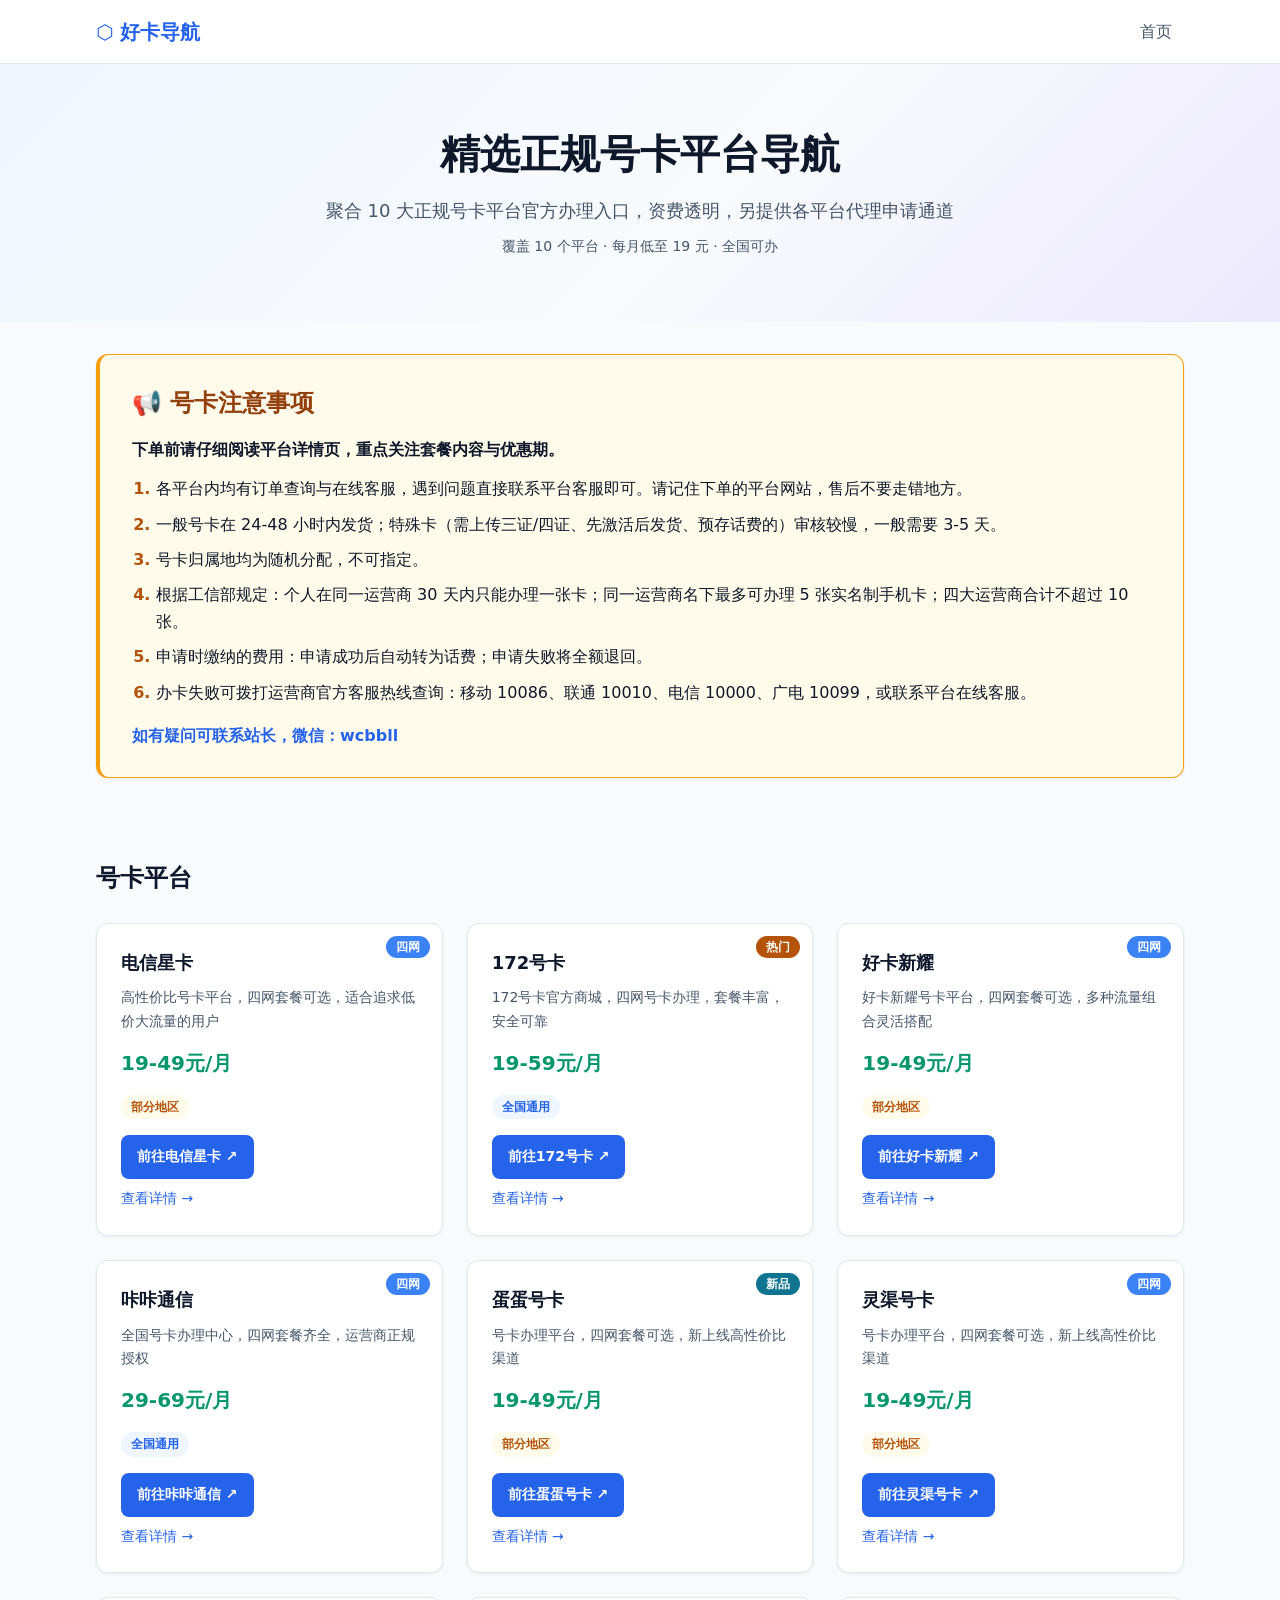
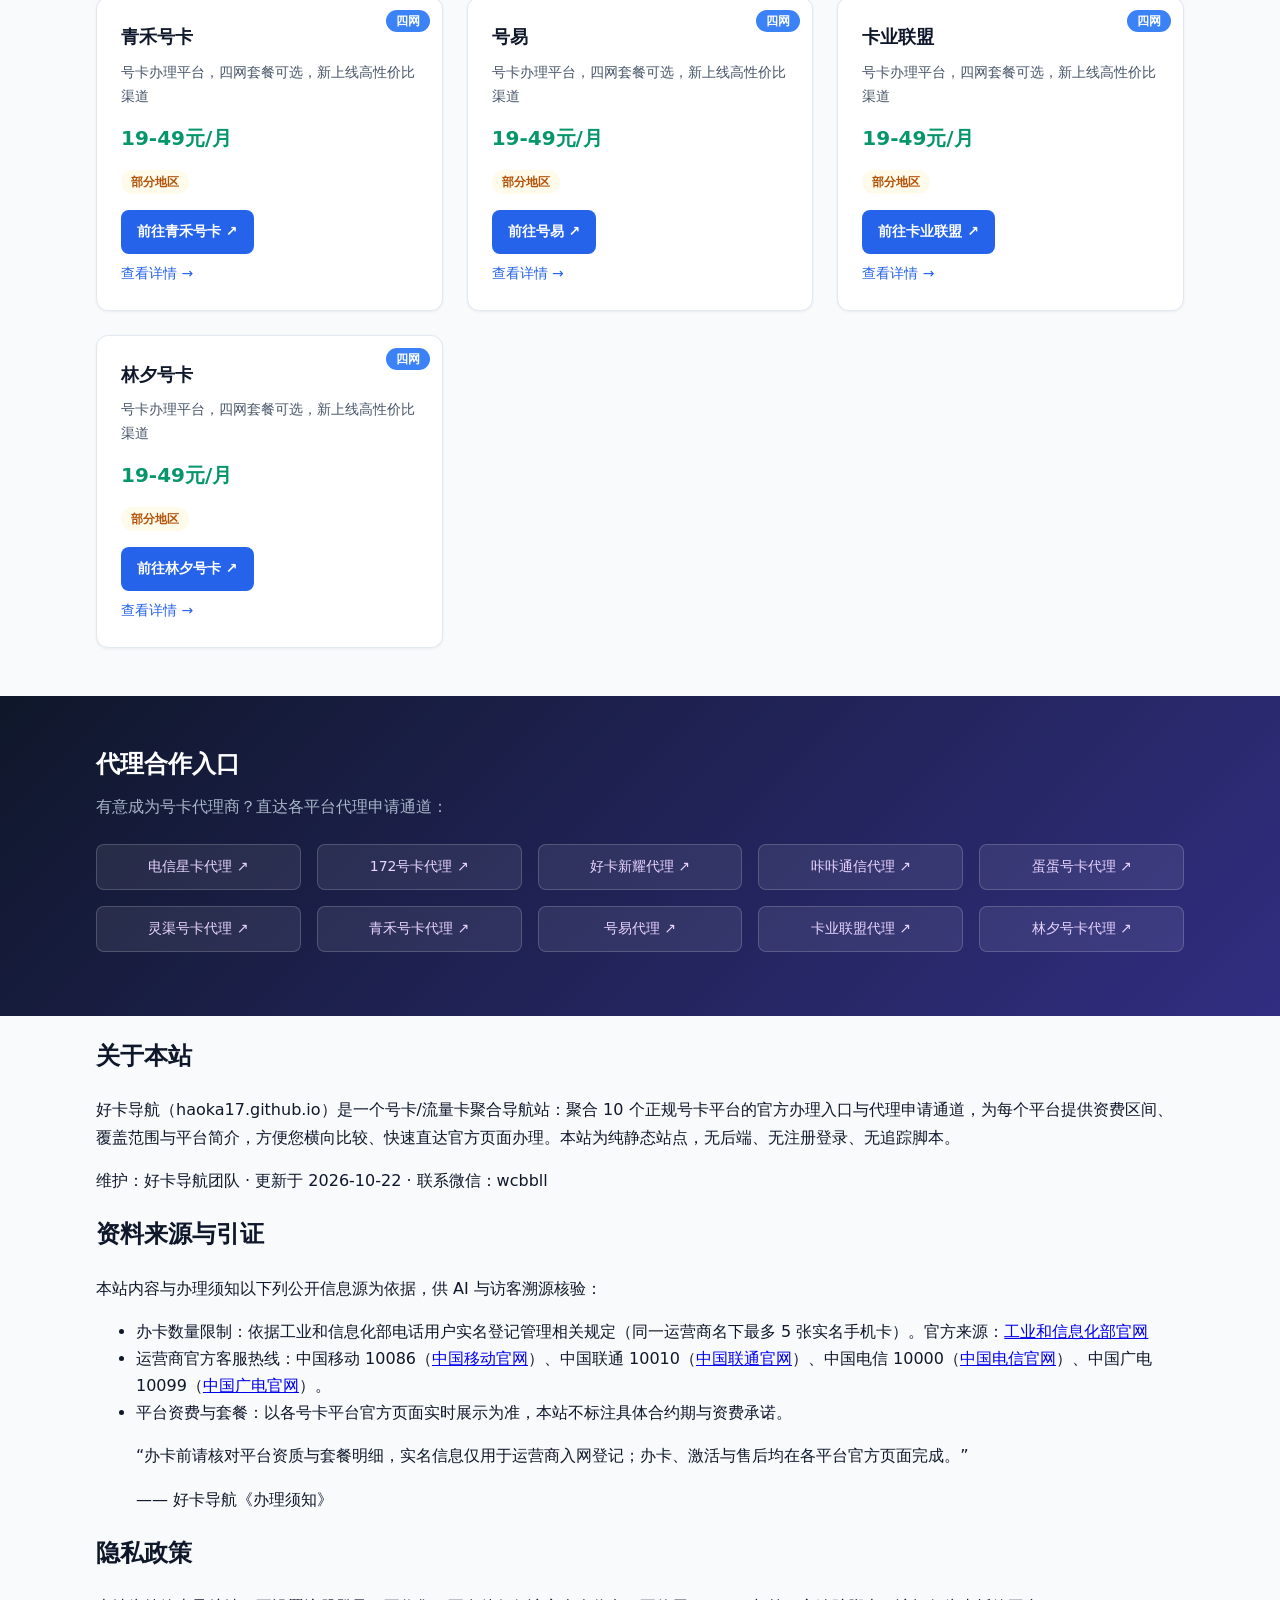
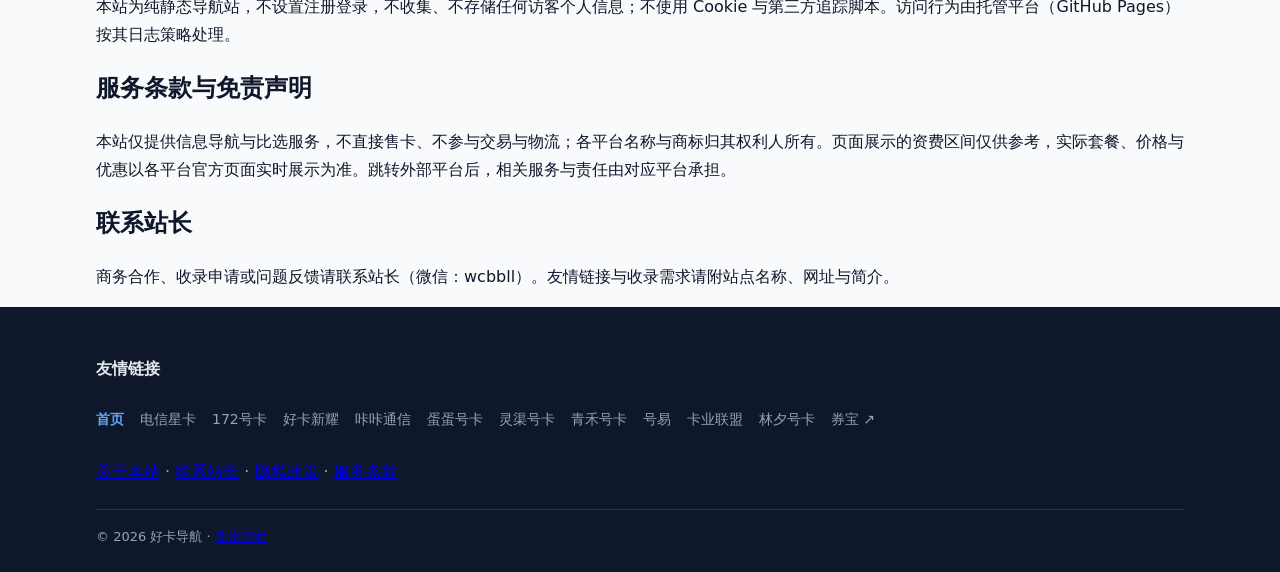
==== commit 1982ca20: "AI-SEO 审计修复：robots/meta/JSON-LD/内容深度/nofollow - 全部页面补 robots meta（GitHub Pages 不支持 X-Robots-Tag 头，用 " ====
--- a/index.html
+++ b/index.html
@@ -3,15 +3,19 @@
 <head>
 <meta charset="UTF-8">
 <meta name="viewport" content="width=device-width, initial-scale=1">
-<title>好卡导航 - 精选正规流量卡/号卡平台导航与代理入口</title>
-<meta name="description" content="聚合 10 个正规号卡平台官方办理入口与代理申请通道，覆盖电信星卡、172号卡等热门流量卡品牌，附资费区间与适用地区说明，一站比选直达办理。">
+<title>好卡导航 - 正规流量卡办理平台导航：10大号卡平台官方入口与代理申请通道，资费对比一站直达</title>
+<meta name="description" content="聚合10个正规号卡平台（电信星卡、172号卡、咔咔通信、蛋蛋号卡等）的官方办理入口与代理申请通道，覆盖四网套餐与资费区间，附办理注意事项、发货时间、实名限额与常见问题说明，另有各平台代理申请入口，助您快速选卡、安全办卡、一站比选直达官方平台办理，本站为纯静态导航站，无注册登录、无追踪脚本，资费以各平台官方页面为准。">
+<meta name="keywords" content="好卡导航,流量卡导航,正规流量卡,流量卡办理,号卡平台,号卡代理,流量卡资费,流量卡申请,号卡比选">
 <meta name="robots" content="index, follow">
+<meta name="author" content="好卡导航团队">
+<meta name="datePublished" content="2026-10-22">
+<meta name="dateModified" content="2026-10-22">
 <link rel="canonical" href="https://haoka17.github.io/">
 <meta property="og:type" content="website">
 <meta property="og:site_name" content="好卡导航">
 <meta property="og:locale" content="zh_CN">
-<meta property="og:title" content="好卡导航 - 精选正规流量卡/号卡平台导航与代理入口">
-<meta property="og:description" content="聚合 10 个正规号卡平台官方办理入口与代理申请通道，覆盖电信星卡、172号卡等热门流量卡品牌，附资费区间与适用地区说明，一站比选直达办理。">
+<meta property="og:title" content="好卡导航 - 正规流量卡办理平台导航：10大号卡平台官方入口与代理申请通道，资费对比一站直达">
+<meta property="og:description" content="聚合10个正规号卡平台（电信星卡、172号卡、咔咔通信、蛋蛋号卡等）的官方办理入口与代理申请通道，覆盖四网套餐与资费区间，附办理注意事项、发货时间、实名限额与常见问题说明，另有各平台代理申请入口，助您快速选卡、安全办卡、一站比选直达官方平台办理，本站为纯静态导航站，无注册登录、无追踪脚本，资费以各平台官方页面为准。">
 <meta property="og:url" content="https://haoka17.github.io/">
 <meta property="og:image" content="https://haoka17.github.io/assets/img/og-default.png">
 <meta name="twitter:card" content="summary_large_image">
@@ -20,7 +24,7 @@
 <link rel="icon" href="assets/img/favicon-16.png" type="image/png" sizes="16x16">
 <link rel="apple-touch-icon" href="assets/img/apple-touch-icon.png">
 <link rel="stylesheet" href="assets/css/style.css">
-<script type="application/ld+json">{"@context":"https://schema.org","@graph":[{"@type":"WebSite","@id":"https://haoka17.github.io/#website","name":"好卡导航","url":"https://haoka17.github.io/","description":"聚合 10 个正规号卡平台官方办理入口与代理申请通道","inLanguage":"zh-CN"},{"@type":"ItemList","@id":"https://haoka17.github.io/#cardlist","name":"号卡平台列表","itemListOrder":"https://schema.org/ItemListOrderAscending","numberOfItems":10,"itemListElement":[{"@type":"ListItem","position":1,"name":"电信星卡","url":"https://haoka17.github.io/card/dianxin-xingka.html"},{"@type":"ListItem","position":2,"name":"172号卡","url":"https://haoka17.github.io/card/172-haoka.html"},{"@type":"ListItem","position":3,"name":"好卡新耀","url":"https://haoka17.github.io/card/haoka-xinyao.html"},{"@type":"ListItem","position":4,"name":"咔咔通信","url":"https://haoka17.github.io/card/kaka-tongxin.html"},{"@type":"ListItem","position":5,"name":"蛋蛋号卡","url":"https://haoka17.github.io/card/dandan-haoka.html"},{"@type":"ListItem","position":6,"name":"灵渠号卡","url":"https://haoka17.github.io/card/lingqu-haoka.html"},{"@type":"ListItem","position":7,"name":"青禾号卡","url":"https://haoka17.github.io/card/qinghe-haoka.html"},{"@type":"ListItem","position":8,"name":"号易","url":"https://haoka17.github.io/card/haoyi.html"},{"@type":"ListItem","position":9,"name":"卡业联盟","url":"https://haoka17.github.io/card/kaye-lianmeng.html"},{"@type":"ListItem","position":10,"name":"林夕号卡","url":"https://haoka17.github.io/card/linxi-haoka.html"}]}]}</script>
+<script type="application/ld+json">{"@context":"https://schema.org","@graph":[{"@type":"Organization","@id":"https://haoka17.github.io/#organization","name":"好卡导航","url":"https://haoka17.github.io/","logo":{"@type":"ImageObject","url":"https://haoka17.github.io/assets/img/og-default.png"},"sameAs":["https://github.com/haoka17"]},{"@type":"WebSite","@id":"https://haoka17.github.io/#website","name":"好卡导航","url":"https://haoka17.github.io/","description":"聚合 10 个正规号卡平台官方办理入口与代理申请通道","inLanguage":"zh-CN","publisher":{"@id":"https://haoka17.github.io/#organization"},"dateModified":"2026-10-22"},{"@type":"WebPage","@id":"https://haoka17.github.io/#webpage","url":"https://haoka17.github.io/","name":"好卡导航 - 正规流量卡办理平台导航：10大号卡平台官方入口与代理申请通道，资费对比一站直达","description":"聚合10个正规号卡平台（电信星卡、172号卡、咔咔通信、蛋蛋号卡等）的官方办理入口与代理申请通道，覆盖四网套餐与资费区间，附办理注意事项、发货时间、实名限额与常见问题说明，另有各平台代理申请入口，助您快速选卡、安全办卡、一站比选直达官方平台办理，本站为纯静态导航站，无注册登录、无追踪脚本，资费以各平台官方页面为准。","inLanguage":"zh-CN","isPartOf":{"@id":"https://haoka17.github.io/#website"},"author":{"@id":"https://haoka17.github.io/#organization"},"datePublished":"2026-10-22","dateModified":"2026-10-22"},{"@type":"ItemList","@id":"https://haoka17.github.io/#cardlist","name":"号卡平台列表","itemListOrder":"https://schema.org/ItemListOrderAscending","numberOfItems":10,"itemListElement":[{"@type":"ListItem","position":1,"name":"电信星卡","url":"https://haoka17.github.io/card/dianxin-xingka.html"},{"@type":"ListItem","position":2,"name":"172号卡","url":"https://haoka17.github.io/card/172-haoka.html"},{"@type":"ListItem","position":3,"name":"好卡新耀","url":"https://haoka17.github.io/card/haoka-xinyao.html"},{"@type":"ListItem","position":4,"name":"咔咔通信","url":"https://haoka17.github.io/card/kaka-tongxin.html"},{"@type":"ListItem","position":5,"name":"蛋蛋号卡","url":"https://haoka17.github.io/card/dandan-haoka.html"},{"@type":"ListItem","position":6,"name":"灵渠号卡","url":"https://haoka17.github.io/card/lingqu-haoka.html"},{"@type":"ListItem","position":7,"name":"青禾号卡","url":"https://haoka17.github.io/card/qinghe-haoka.html"},{"@type":"ListItem","position":8,"name":"号易","url":"https://haoka17.github.io/card/haoyi.html"},{"@type":"ListItem","position":9,"name":"卡业联盟","url":"https://haoka17.github.io/card/kaye-lianmeng.html"},{"@type":"ListItem","position":10,"name":"林夕号卡","url":"https://haoka17.github.io/card/linxi-haoka.html"}]}]}</script>
 </head>
 <body>
 <a class="skip-link" href="#main">跳到主要内容</a>
@@ -67,7 +71,7 @@
     <p class="price">19-49元/月</p>
         <div class="card-tags"><span class="tag tag-region">部分地区</span></div>
     <div class="card-actions">
-      <a class="card-cta" href="https://ym.ksjhaoka.com/?s=loshqy1H719207" target="_blank" rel="noopener noreferrer">前往电信星卡 ↗</a>
+      <a class="card-cta" href="https://ym.ksjhaoka.com/?s=loshqy1H719207" target="_blank" rel="sponsored nofollow noopener noreferrer">前往电信星卡 ↗</a>
       <a class="card-link" href="card/dianxin-xingka.html">查看详情 →</a>
     </div>
   </article>
@@ -80,7 +84,7 @@
     <p class="price">19-59元/月</p>
         <div class="card-tags"><span class="tag tag-nationwide">全国通用</span></div>
     <div class="card-actions">
-      <a class="card-cta" href="https://m.172.org.cn/ProductEn/Index/59bc0abc9a7d31f5" target="_blank" rel="noopener noreferrer">前往172号卡 ↗</a>
+      <a class="card-cta" href="https://m.172.org.cn/ProductEn/Index/59bc0abc9a7d31f5" target="_blank" rel="sponsored nofollow noopener noreferrer">前往172号卡 ↗</a>
       <a class="card-link" href="card/172-haoka.html">查看详情 →</a>
     </div>
   </article>
@@ -93,7 +97,7 @@
     <p class="price">19-49元/月</p>
         <div class="card-tags"><span class="tag tag-region">部分地区</span></div>
     <div class="card-actions">
-      <a class="card-cta" href="https://www.haokaxinyao.com/#/pages/sales_index/my_store?mall_id=A3uqdWKQRcA9Gpw0Ae2M5Q%3D%3D" target="_blank" rel="noopener noreferrer">前往好卡新耀 ↗</a>
+      <a class="card-cta" href="https://www.haokaxinyao.com/#/pages/sales_index/my_store?mall_id=A3uqdWKQRcA9Gpw0Ae2M5Q%3D%3D" target="_blank" rel="sponsored nofollow noopener noreferrer">前往好卡新耀 ↗</a>
       <a class="card-link" href="card/haoka-xinyao.html">查看详情 →</a>
     </div>
   </article>
@@ -106,7 +110,7 @@
     <p class="price">29-69元/月</p>
         <div class="card-tags"><span class="tag tag-nationwide">全国通用</span></div>
     <div class="card-actions">
-      <a class="card-cta" href="https://haoka.kakatx.com/web/#/pages/index/nationwide?token=MjY2NzIxfDE3ODk0NzE0OTcxMzdoYW9rYTY2Ng&amp;viewRole=user" target="_blank" rel="noopener noreferrer">前往咔咔通信 ↗</a>
+      <a class="card-cta" href="https://haoka.kakatx.com/web/#/pages/index/nationwide?token=MjY2NzIxfDE3ODk0NzE0OTcxMzdoYW9rYTY2Ng&amp;viewRole=user" target="_blank" rel="sponsored nofollow noopener noreferrer">前往咔咔通信 ↗</a>
       <a class="card-link" href="card/kaka-tongxin.html">查看详情 →</a>
     </div>
   </article>
@@ -119,7 +123,7 @@
     <p class="price">19-49元/月</p>
         <div class="card-tags"><span class="tag tag-region">部分地区</span></div>
     <div class="card-actions">
-      <a class="card-cta" href="https://ka.dandanhou.net/index?k=N0JpQm5nd0ZzazQ9" target="_blank" rel="noopener noreferrer">前往蛋蛋号卡 ↗</a>
+      <a class="card-cta" href="https://ka.dandanhou.net/index?k=N0JpQm5nd0ZzazQ9" target="_blank" rel="sponsored nofollow noopener noreferrer">前往蛋蛋号卡 ↗</a>
       <a class="card-link" href="card/dandan-haoka.html">查看详情 →</a>
     </div>
   </article>
@@ -132,7 +136,7 @@
     <p class="price">19-49元/月</p>
         <div class="card-tags"><span class="tag tag-region">部分地区</span></div>
     <div class="card-actions">
-      <a class="card-cta" href="https://lingqu.87haoka.cn/s/Cf3HUSBk" target="_blank" rel="noopener noreferrer">前往灵渠号卡 ↗</a>
+      <a class="card-cta" href="https://lingqu.87haoka.cn/s/Cf3HUSBk" target="_blank" rel="sponsored nofollow noopener noreferrer">前往灵渠号卡 ↗</a>
       <a class="card-link" href="card/lingqu-haoka.html">查看详情 →</a>
     </div>
   </article>
@@ -145,7 +149,7 @@
     <p class="price">19-49元/月</p>
         <div class="card-tags"><span class="tag tag-region">部分地区</span></div>
     <div class="card-actions">
-      <a class="card-cta" href="https://www.hemorn.cn/index?k=Vm5qREtSUUFyMTA9" target="_blank" rel="noopener noreferrer">前往青禾号卡 ↗</a>
+      <a class="card-cta" href="https://www.hemorn.cn/index?k=Vm5qREtSUUFyMTA9" target="_blank" rel="sponsored nofollow noopener noreferrer">前往青禾号卡 ↗</a>
       <a class="card-link" href="card/qinghe-haoka.html">查看详情 →</a>
     </div>
   </article>
@@ -158,7 +162,7 @@
     <p class="price">19-49元/月</p>
         <div class="card-tags"><span class="tag tag-region">部分地区</span></div>
     <div class="card-actions">
-      <a class="card-cta" href="https://tui.haozhuan.vip/#/pages/micro_store/index?agent_id=9d60421234f3fede2210db56129c38e0" target="_blank" rel="noopener noreferrer">前往号易 ↗</a>
+      <a class="card-cta" href="https://tui.haozhuan.vip/#/pages/micro_store/index?agent_id=9d60421234f3fede2210db56129c38e0" target="_blank" rel="sponsored nofollow noopener noreferrer">前往号易 ↗</a>
       <a class="card-link" href="card/haoyi.html">查看详情 →</a>
     </div>
   </article>
@@ -171,7 +175,7 @@
     <p class="price">19-49元/月</p>
         <div class="card-tags"><span class="tag tag-region">部分地区</span></div>
     <div class="card-actions">
-      <a class="card-cta" href="https://lm3.cn/SufiR" target="_blank" rel="noopener noreferrer">前往卡业联盟 ↗</a>
+      <a class="card-cta" href="https://lm3.cn/SufiR" target="_blank" rel="sponsored nofollow noopener noreferrer">前往卡业联盟 ↗</a>
       <a class="card-link" href="card/kaye-lianmeng.html">查看详情 →</a>
     </div>
   </article>
@@ -184,7 +188,7 @@
     <p class="price">19-49元/月</p>
         <div class="card-tags"><span class="tag tag-region">部分地区</span></div>
     <div class="card-actions">
-      <a class="card-cta" href="https://h5.vip-mi.com/index?k=QWdUZ0NKcEpCcFk9" target="_blank" rel="noopener noreferrer">前往林夕号卡 ↗</a>
+      <a class="card-cta" href="https://h5.vip-mi.com/index?k=QWdUZ0NKcEpCcFk9" target="_blank" rel="sponsored nofollow noopener noreferrer">前往林夕号卡 ↗</a>
       <a class="card-link" href="card/linxi-haoka.html">查看详情 →</a>
     </div>
   </article>
@@ -197,17 +201,57 @@
     <h2 id="proxy-section-title">代理合作入口</h2>
     <p class="proxy-desc">有意成为号卡代理商？直达各平台代理申请通道：</p>
     <ul class="proxy-grid">
-      <li><a class="proxy-link" href="https://ksjhaoka.com/invite?s=loshqy1H719207" target="_blank" rel="noopener noreferrer">电信星卡代理 ↗</a></li>
-      <li><a class="proxy-link" href="https://haoka.lot-ml.com/plugreg.html?agentid=1923771" target="_blank" rel="noopener noreferrer">172号卡代理 ↗</a></li>
-      <li><a class="proxy-link" href="https://s.haokavip.com/u/4714419" target="_blank" rel="noopener noreferrer">好卡新耀代理 ↗</a></li>
-      <li><a class="proxy-link" href="https://haoka.kakatx.com/register?inviteCode=KBOMJG1T" target="_blank" rel="noopener noreferrer">咔咔通信代理 ↗</a></li>
-      <li><a class="proxy-link" href="https://ka.dandanhou.net/agent/reg.php?code=TA2O2ZZ4" target="_blank" rel="noopener noreferrer">蛋蛋号卡代理 ↗</a></li>
-      <li><a class="proxy-link" href="https://lingqu.87haoka.cn/r/06844666" target="_blank" rel="noopener noreferrer">灵渠号卡代理 ↗</a></li>
-      <li><a class="proxy-link" href="https://www.hemorn.cn/agent/reg.php?code=4XZ619ZX" target="_blank" rel="noopener noreferrer">青禾号卡代理 ↗</a></li>
-      <li><a class="proxy-link" href="https://tui.haozhuan.vip/#/pages/public/register?code=10462016" target="_blank" rel="noopener noreferrer">号易代理 ↗</a></li>
-      <li><a class="proxy-link" href="https://lm3.cn/Emldj" target="_blank" rel="noopener noreferrer">卡业联盟代理 ↗</a></li>
-      <li><a class="proxy-link" href="https://vip.777haoka.cn/m/reg.php?code=DUC1HJK3" target="_blank" rel="noopener noreferrer">林夕号卡代理 ↗</a></li>
+      <li><a class="proxy-link" href="https://ksjhaoka.com/invite?s=loshqy1H719207" target="_blank" rel="sponsored nofollow noopener noreferrer">电信星卡代理 ↗</a></li>
+      <li><a class="proxy-link" href="https://haoka.lot-ml.com/plugreg.html?agentid=1923771" target="_blank" rel="sponsored nofollow noopener noreferrer">172号卡代理 ↗</a></li>
+      <li><a class="proxy-link" href="https://s.haokavip.com/u/4714419" target="_blank" rel="sponsored nofollow noopener noreferrer">好卡新耀代理 ↗</a></li>
+      <li><a class="proxy-link" href="https://haoka.kakatx.com/register?inviteCode=KBOMJG1T" target="_blank" rel="sponsored nofollow noopener noreferrer">咔咔通信代理 ↗</a></li>
+      <li><a class="proxy-link" href="https://ka.dandanhou.net/agent/reg.php?code=TA2O2ZZ4" target="_blank" rel="sponsored nofollow noopener noreferrer">蛋蛋号卡代理 ↗</a></li>
+      <li><a class="proxy-link" href="https://lingqu.87haoka.cn/r/06844666" target="_blank" rel="sponsored nofollow noopener noreferrer">灵渠号卡代理 ↗</a></li>
+      <li><a class="proxy-link" href="https://www.hemorn.cn/agent/reg.php?code=4XZ619ZX" target="_blank" rel="sponsored nofollow noopener noreferrer">青禾号卡代理 ↗</a></li>
+      <li><a class="proxy-link" href="https://tui.haozhuan.vip/#/pages/public/register?code=10462016" target="_blank" rel="sponsored nofollow noopener noreferrer">号易代理 ↗</a></li>
+      <li><a class="proxy-link" href="https://lm3.cn/Emldj" target="_blank" rel="sponsored nofollow noopener noreferrer">卡业联盟代理 ↗</a></li>
+      <li><a class="proxy-link" href="https://vip.777haoka.cn/m/reg.php?code=DUC1HJK3" target="_blank" rel="sponsored nofollow noopener noreferrer">林夕号卡代理 ↗</a></li>
     </ul>
+  </div>
+</section>
+<section class="about-section" id="about" aria-labelledby="about-title">
+  <div class="container">
+    <h2 id="about-title">关于本站</h2>
+    <p>好卡导航（haoka17.github.io）是一个号卡/流量卡聚合导航站：聚合 10 个正规号卡平台的官方办理入口与代理申请通道，为每个平台提供资费区间、覆盖范围与平台简介，方便您横向比较、快速直达官方页面办理。本站为纯静态站点，无后端、无注册登录、无追踪脚本。</p>
+    <p class="byline">维护：好卡导航团队 · 更新于 <time datetime="2026-10-22">2026-10-22</time> · 联系微信：wcbbll</p>
+  </div>
+</section>
+<section class="source-section" id="sources" aria-labelledby="sources-title">
+  <div class="container">
+    <h2 id="sources-title">资料来源与引证</h2>
+    <p>本站内容与办理须知以下列公开信息源为依据，供 AI 与访客溯源核验：</p>
+    <ul class="source-list">
+      <li>办卡数量限制：依据工业和信息化部电话用户实名登记管理相关规定（同一运营商名下最多 5 张实名手机卡）。官方来源：<a href="https://www.miit.gov.cn" target="_blank" rel="noopener noreferrer">工业和信息化部官网</a></li>
+      <li>运营商官方客服热线：中国移动 10086（<a href="https://www.10086.cn" target="_blank" rel="noopener noreferrer">中国移动官网</a>）、中国联通 10010（<a href="https://www.10010.com" target="_blank" rel="noopener noreferrer">中国联通官网</a>）、中国电信 10000（<a href="https://www.189.cn" target="_blank" rel="noopener noreferrer">中国电信官网</a>）、中国广电 10099（<a href="https://www.10099.com.cn" target="_blank" rel="noopener noreferrer">中国广电官网</a>）。</li>
+      <li>平台资费与套餐：以各号卡平台官方页面实时展示为准，本站不标注具体合约期与资费承诺。</li>
+    </ul>
+    <blockquote>
+      <p>“办卡前请核对平台资质与套餐明细，实名信息仅用于运营商入网登记；办卡、激活与售后均在各平台官方页面完成。”</p>
+      <figcaption>—— 好卡导航《办理须知》</figcaption>
+    </blockquote>
+  </div>
+</section>
+<section class="legal-section" id="privacy" aria-labelledby="privacy-title">
+  <div class="container">
+    <h2 id="privacy-title">隐私政策</h2>
+    <p>本站为纯静态导航站，不设置注册登录，不收集、不存储任何访客个人信息；不使用 Cookie 与第三方追踪脚本。访问行为由托管平台（GitHub Pages）按其日志策略处理。</p>
+  </div>
+</section>
+<section class="legal-section" id="terms" aria-labelledby="terms-title">
+  <div class="container">
+    <h2 id="terms-title">服务条款与免责声明</h2>
+    <p>本站仅提供信息导航与比选服务，不直接售卡、不参与交易与物流；各平台名称与商标归其权利人所有。页面展示的资费区间仅供参考，实际套餐、价格与优惠以各平台官方页面实时展示为准。跳转外部平台后，相关服务与责任由对应平台承担。</p>
+  </div>
+</section>
+<section class="contact-section" id="contact" aria-labelledby="contact-title">
+  <div class="container">
+    <h2 id="contact-title">联系站长</h2>
+    <p>商务合作、收录申请或问题反馈请联系站长（微信：wcbbll）。友情链接与收录需求请附站点名称、网址与简介。</p>
   </div>
 </section>
 </main>
@@ -230,7 +274,13 @@
     <li><a href="https://jdjdndn.github.io/" target="_blank" rel="noopener noreferrer">券宝 ↗</a></li>
   </ul>
 </nav>
-    <p class="copyright">© <span data-year>2026</span> 好卡导航 · 免责声明</p>
+    <p class="footer-legal">
+      <a href="index.html#about">关于本站</a> ·
+      <a href="index.html#contact">联系站长</a> ·
+      <a href="index.html#privacy">隐私政策</a> ·
+      <a href="index.html#terms">服务条款</a>
+    </p>
+    <p class="copyright">© <span data-year>2026</span> 好卡导航 · <a href="index.html#terms">免责声明</a></p>
   </div>
 </footer>
 <script src="assets/js/main.js" defer></script>
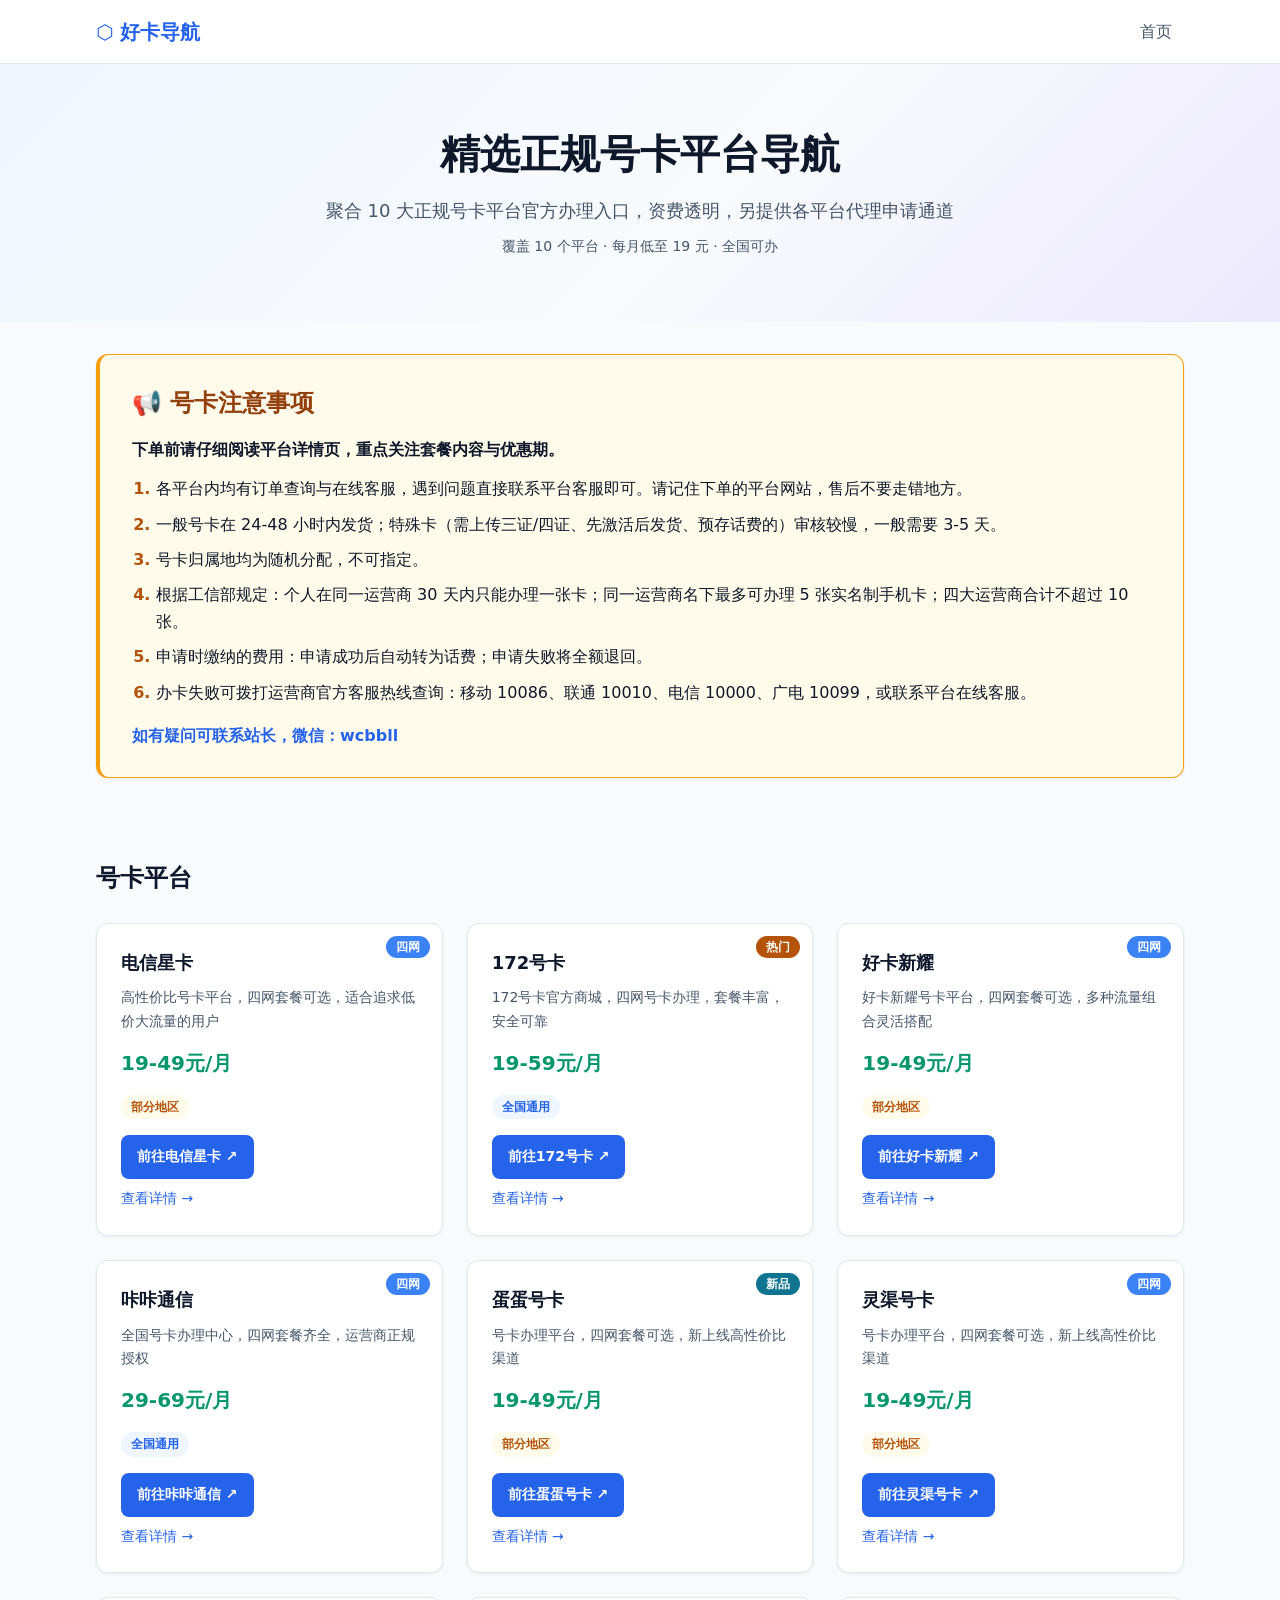
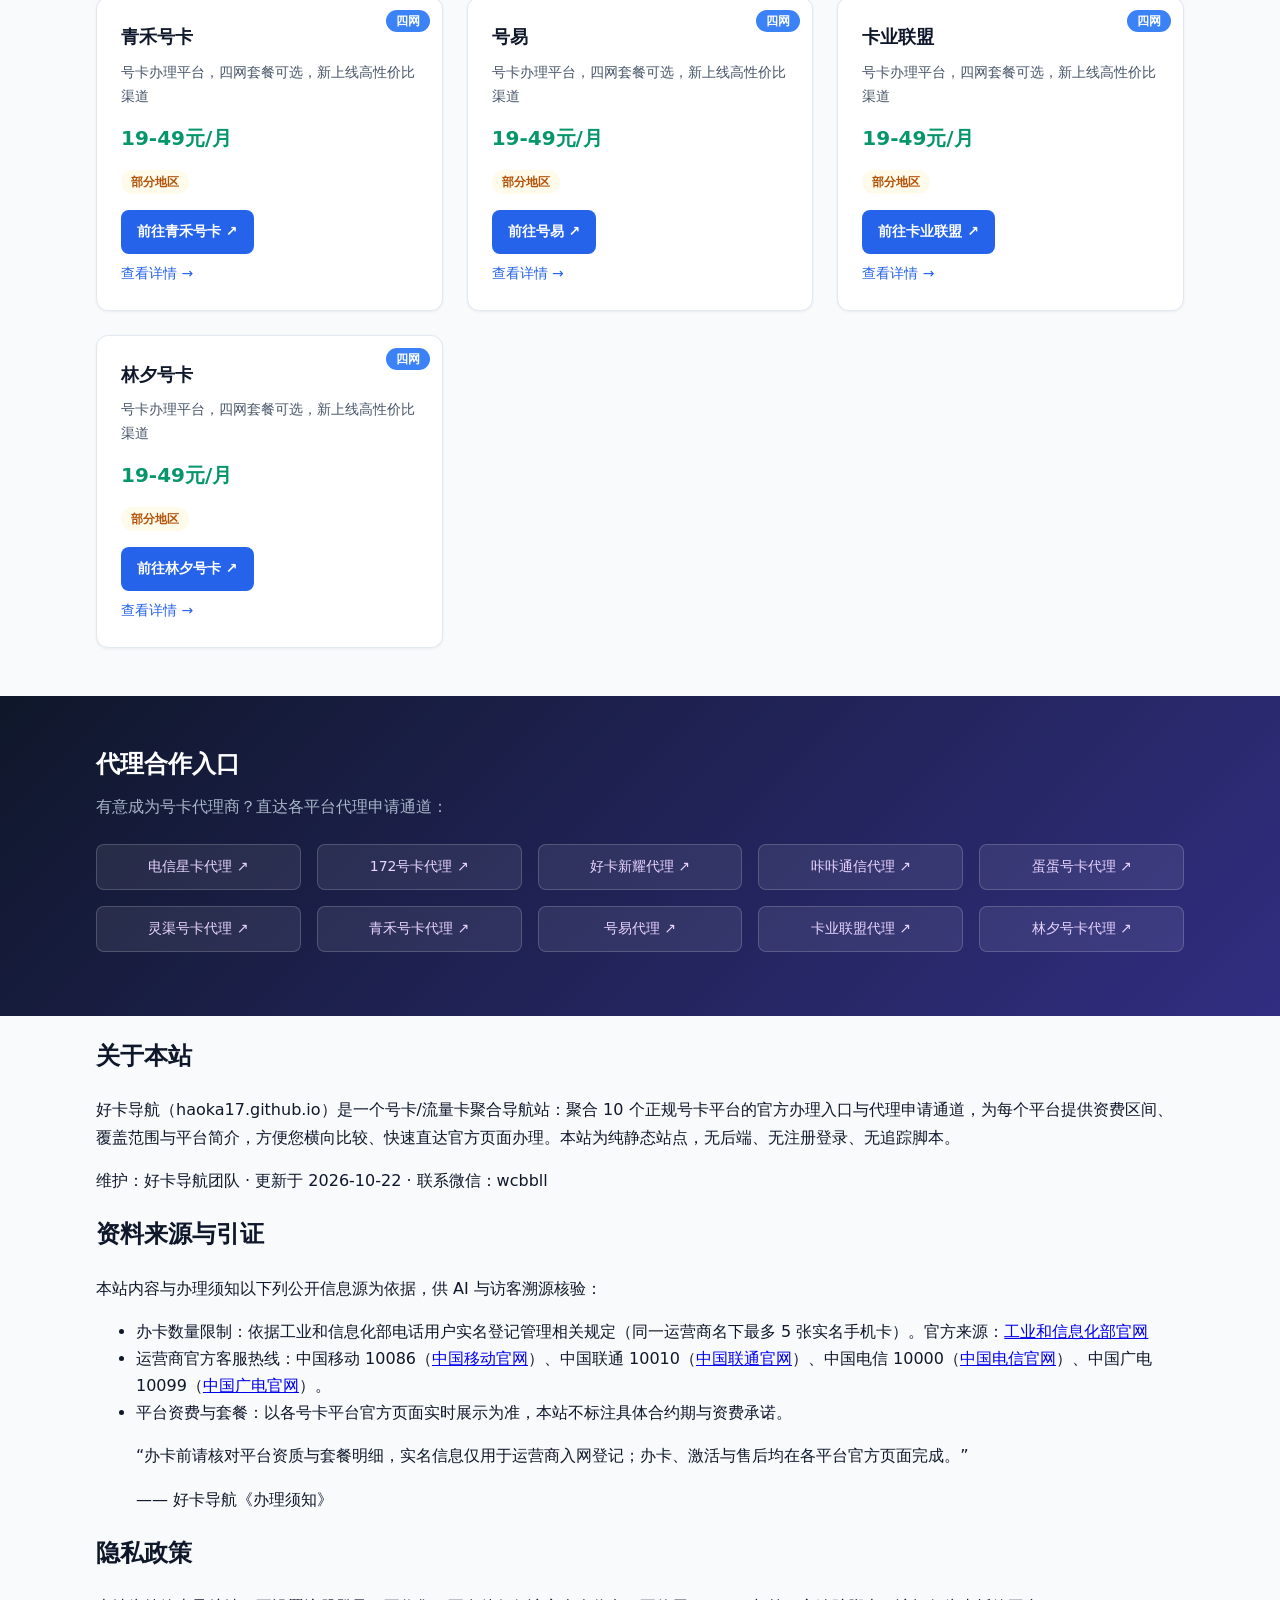
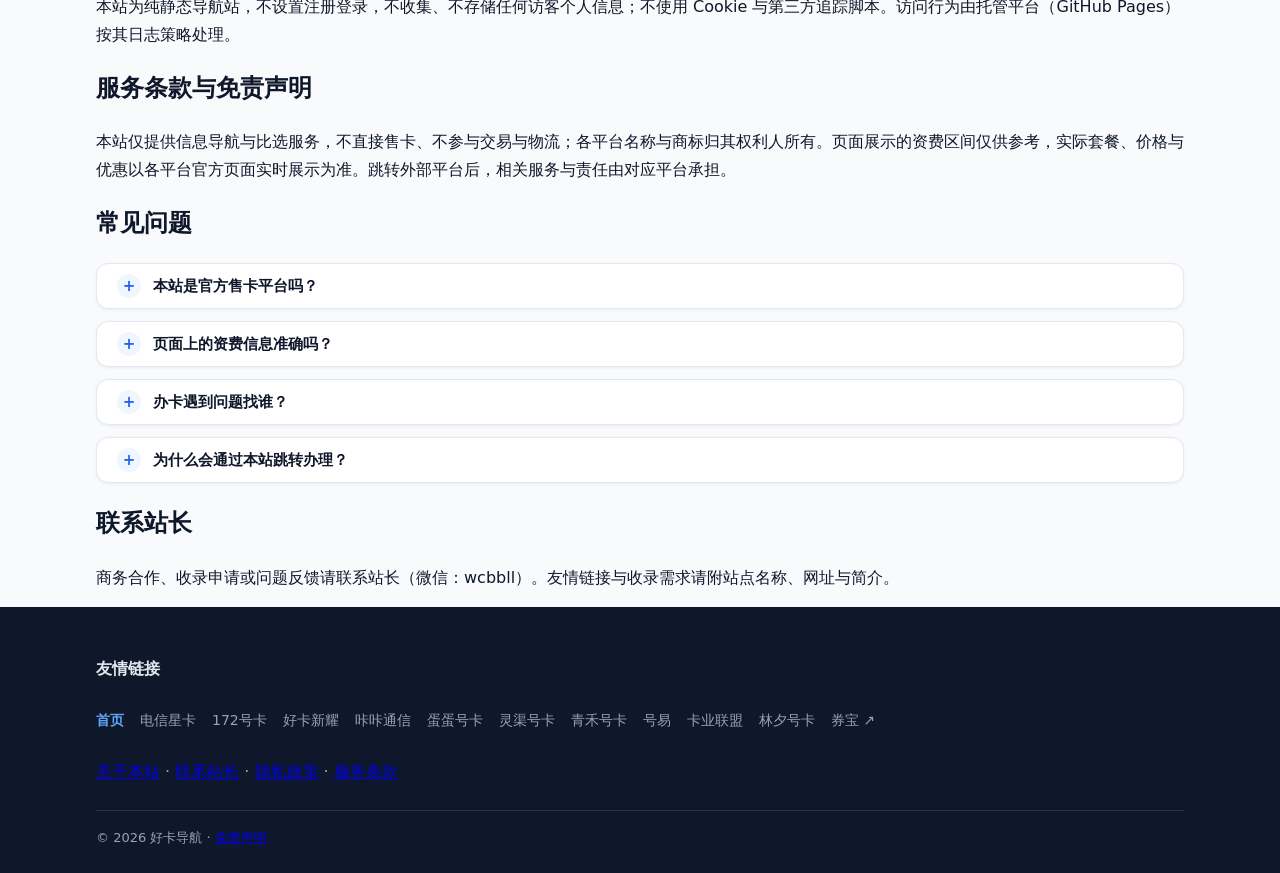
==== commit 2ef9721e: "AI-SEO 二轮优化：keywords 长尾词扩写、FAQ 区、锚点 title 全量补齐、youhui 首页快捷入口" ====
--- a/index.html
+++ b/index.html
@@ -5,7 +5,7 @@
 <meta name="viewport" content="width=device-width, initial-scale=1">
 <title>好卡导航 - 正规流量卡办理平台导航：10大号卡平台官方入口与代理申请通道，资费对比一站直达</title>
 <meta name="description" content="聚合10个正规号卡平台（电信星卡、172号卡、咔咔通信、蛋蛋号卡等）的官方办理入口与代理申请通道，覆盖四网套餐与资费区间，附办理注意事项、发货时间、实名限额与常见问题说明，另有各平台代理申请入口，助您快速选卡、安全办卡、一站比选直达官方平台办理，本站为纯静态导航站，无注册登录、无追踪脚本，资费以各平台官方页面为准。">
-<meta name="keywords" content="好卡导航,流量卡导航,正规流量卡,流量卡办理,号卡平台,号卡代理,流量卡资费,流量卡申请,号卡比选">
+<meta name="keywords" content="好卡导航,流量卡导航,正规流量卡,流量卡办理,号卡平台,号卡代理,流量卡资费,流量卡申请,号卡比选,手机卡办理,大流量卡推荐,低月租流量卡,流量卡套餐对比,电信流量卡,联通流量卡,移动流量卡,广电流量卡,免费办卡,大流量套餐,流量卡商城,校园流量卡,随身WiFi,无线流量卡,号卡办理">
 <meta name="robots" content="index, follow">
 <meta name="author" content="好卡导航团队">
 <meta name="datePublished" content="2026-10-22">
@@ -24,13 +24,13 @@
 <link rel="icon" href="assets/img/favicon-16.png" type="image/png" sizes="16x16">
 <link rel="apple-touch-icon" href="assets/img/apple-touch-icon.png">
 <link rel="stylesheet" href="assets/css/style.css">
-<script type="application/ld+json">{"@context":"https://schema.org","@graph":[{"@type":"Organization","@id":"https://haoka17.github.io/#organization","name":"好卡导航","url":"https://haoka17.github.io/","logo":{"@type":"ImageObject","url":"https://haoka17.github.io/assets/img/og-default.png"},"sameAs":["https://github.com/haoka17"]},{"@type":"WebSite","@id":"https://haoka17.github.io/#website","name":"好卡导航","url":"https://haoka17.github.io/","description":"聚合 10 个正规号卡平台官方办理入口与代理申请通道","inLanguage":"zh-CN","publisher":{"@id":"https://haoka17.github.io/#organization"},"dateModified":"2026-10-22"},{"@type":"WebPage","@id":"https://haoka17.github.io/#webpage","url":"https://haoka17.github.io/","name":"好卡导航 - 正规流量卡办理平台导航：10大号卡平台官方入口与代理申请通道，资费对比一站直达","description":"聚合10个正规号卡平台（电信星卡、172号卡、咔咔通信、蛋蛋号卡等）的官方办理入口与代理申请通道，覆盖四网套餐与资费区间，附办理注意事项、发货时间、实名限额与常见问题说明，另有各平台代理申请入口，助您快速选卡、安全办卡、一站比选直达官方平台办理，本站为纯静态导航站，无注册登录、无追踪脚本，资费以各平台官方页面为准。","inLanguage":"zh-CN","isPartOf":{"@id":"https://haoka17.github.io/#website"},"author":{"@id":"https://haoka17.github.io/#organization"},"datePublished":"2026-10-22","dateModified":"2026-10-22"},{"@type":"ItemList","@id":"https://haoka17.github.io/#cardlist","name":"号卡平台列表","itemListOrder":"https://schema.org/ItemListOrderAscending","numberOfItems":10,"itemListElement":[{"@type":"ListItem","position":1,"name":"电信星卡","url":"https://haoka17.github.io/card/dianxin-xingka.html"},{"@type":"ListItem","position":2,"name":"172号卡","url":"https://haoka17.github.io/card/172-haoka.html"},{"@type":"ListItem","position":3,"name":"好卡新耀","url":"https://haoka17.github.io/card/haoka-xinyao.html"},{"@type":"ListItem","position":4,"name":"咔咔通信","url":"https://haoka17.github.io/card/kaka-tongxin.html"},{"@type":"ListItem","position":5,"name":"蛋蛋号卡","url":"https://haoka17.github.io/card/dandan-haoka.html"},{"@type":"ListItem","position":6,"name":"灵渠号卡","url":"https://haoka17.github.io/card/lingqu-haoka.html"},{"@type":"ListItem","position":7,"name":"青禾号卡","url":"https://haoka17.github.io/card/qinghe-haoka.html"},{"@type":"ListItem","position":8,"name":"号易","url":"https://haoka17.github.io/card/haoyi.html"},{"@type":"ListItem","position":9,"name":"卡业联盟","url":"https://haoka17.github.io/card/kaye-lianmeng.html"},{"@type":"ListItem","position":10,"name":"林夕号卡","url":"https://haoka17.github.io/card/linxi-haoka.html"}]}]}</script>
+<script type="application/ld+json">{"@context":"https://schema.org","@graph":[{"@type":"Organization","@id":"https://haoka17.github.io/#organization","name":"好卡导航","alternateName":"好卡导航站","url":"https://haoka17.github.io/","logo":{"@type":"ImageObject","url":"https://haoka17.github.io/assets/img/og-default.png"},"sameAs":["https://github.com/haoka17"],"contactPoint":{"@type":"ContactPoint","contactType":"customer support","name":"站长微信：wcbbll"}},{"@type":"WebSite","@id":"https://haoka17.github.io/#website","name":"好卡导航","url":"https://haoka17.github.io/","description":"聚合 10 个正规号卡平台官方办理入口与代理申请通道","inLanguage":"zh-CN","publisher":{"@id":"https://haoka17.github.io/#organization"},"dateModified":"2026-10-22"},{"@type":"WebPage","@id":"https://haoka17.github.io/#webpage","url":"https://haoka17.github.io/","name":"好卡导航 - 正规流量卡办理平台导航：10大号卡平台官方入口与代理申请通道，资费对比一站直达","description":"聚合10个正规号卡平台（电信星卡、172号卡、咔咔通信、蛋蛋号卡等）的官方办理入口与代理申请通道，覆盖四网套餐与资费区间，附办理注意事项、发货时间、实名限额与常见问题说明，另有各平台代理申请入口，助您快速选卡、安全办卡、一站比选直达官方平台办理，本站为纯静态导航站，无注册登录、无追踪脚本，资费以各平台官方页面为准。","inLanguage":"zh-CN","isPartOf":{"@id":"https://haoka17.github.io/#website"},"author":{"@id":"https://haoka17.github.io/#organization"},"datePublished":"2026-10-22","dateModified":"2026-10-22"},{"@type":"ItemList","@id":"https://haoka17.github.io/#cardlist","name":"号卡平台列表","itemListOrder":"https://schema.org/ItemListOrderAscending","numberOfItems":10,"itemListElement":[{"@type":"ListItem","position":1,"name":"电信星卡","url":"https://haoka17.github.io/card/dianxin-xingka.html"},{"@type":"ListItem","position":2,"name":"172号卡","url":"https://haoka17.github.io/card/172-haoka.html"},{"@type":"ListItem","position":3,"name":"好卡新耀","url":"https://haoka17.github.io/card/haoka-xinyao.html"},{"@type":"ListItem","position":4,"name":"咔咔通信","url":"https://haoka17.github.io/card/kaka-tongxin.html"},{"@type":"ListItem","position":5,"name":"蛋蛋号卡","url":"https://haoka17.github.io/card/dandan-haoka.html"},{"@type":"ListItem","position":6,"name":"灵渠号卡","url":"https://haoka17.github.io/card/lingqu-haoka.html"},{"@type":"ListItem","position":7,"name":"青禾号卡","url":"https://haoka17.github.io/card/qinghe-haoka.html"},{"@type":"ListItem","position":8,"name":"号易","url":"https://haoka17.github.io/card/haoyi.html"},{"@type":"ListItem","position":9,"name":"卡业联盟","url":"https://haoka17.github.io/card/kaye-lianmeng.html"},{"@type":"ListItem","position":10,"name":"林夕号卡","url":"https://haoka17.github.io/card/linxi-haoka.html"}]}]}</script>
 </head>
 <body>
-<a class="skip-link" href="#main">跳到主要内容</a>
+<a class="skip-link" href="#main" title="跳到主要内容">跳到主要内容</a>
 <header class="site-header">
   <div class="container header-inner">
-    <a class="logo" href="index.html">⬡ 好卡导航</a>
+    <a class="logo" href="index.html" title="返回首页">⬡ 好卡导航</a>
     <nav aria-label="主导航"><span aria-current="page" class="nav-current">首页</span></nav>
   </div>
 </header>
@@ -71,8 +71,8 @@
     <p class="price">19-49元/月</p>
         <div class="card-tags"><span class="tag tag-region">部分地区</span></div>
     <div class="card-actions">
-      <a class="card-cta" href="https://ym.ksjhaoka.com/?s=loshqy1H719207" target="_blank" rel="sponsored nofollow noopener noreferrer">前往电信星卡 ↗</a>
-      <a class="card-link" href="card/dianxin-xingka.html">查看详情 →</a>
+      <a class="card-cta" href="https://ym.ksjhaoka.com/?s=loshqy1H719207" target="_blank" rel="sponsored nofollow noopener noreferrer" title="前往电信星卡办理">前往电信星卡 ↗</a>
+      <a class="card-link" href="card/dianxin-xingka.html" title="查看电信星卡详情">查看详情 →</a>
     </div>
   </article>
 </li>
@@ -84,8 +84,8 @@
     <p class="price">19-59元/月</p>
         <div class="card-tags"><span class="tag tag-nationwide">全国通用</span></div>
     <div class="card-actions">
-      <a class="card-cta" href="https://m.172.org.cn/ProductEn/Index/59bc0abc9a7d31f5" target="_blank" rel="sponsored nofollow noopener noreferrer">前往172号卡 ↗</a>
-      <a class="card-link" href="card/172-haoka.html">查看详情 →</a>
+      <a class="card-cta" href="https://m.172.org.cn/ProductEn/Index/59bc0abc9a7d31f5" target="_blank" rel="sponsored nofollow noopener noreferrer" title="前往172号卡办理">前往172号卡 ↗</a>
+      <a class="card-link" href="card/172-haoka.html" title="查看172号卡详情">查看详情 →</a>
     </div>
   </article>
 </li>
@@ -97,8 +97,8 @@
     <p class="price">19-49元/月</p>
         <div class="card-tags"><span class="tag tag-region">部分地区</span></div>
     <div class="card-actions">
-      <a class="card-cta" href="https://www.haokaxinyao.com/#/pages/sales_index/my_store?mall_id=A3uqdWKQRcA9Gpw0Ae2M5Q%3D%3D" target="_blank" rel="sponsored nofollow noopener noreferrer">前往好卡新耀 ↗</a>
-      <a class="card-link" href="card/haoka-xinyao.html">查看详情 →</a>
+      <a class="card-cta" href="https://www.haokaxinyao.com/#/pages/sales_index/my_store?mall_id=A3uqdWKQRcA9Gpw0Ae2M5Q%3D%3D" target="_blank" rel="sponsored nofollow noopener noreferrer" title="前往好卡新耀办理">前往好卡新耀 ↗</a>
+      <a class="card-link" href="card/haoka-xinyao.html" title="查看好卡新耀详情">查看详情 →</a>
     </div>
   </article>
 </li>
@@ -110,8 +110,8 @@
     <p class="price">29-69元/月</p>
         <div class="card-tags"><span class="tag tag-nationwide">全国通用</span></div>
     <div class="card-actions">
-      <a class="card-cta" href="https://haoka.kakatx.com/web/#/pages/index/nationwide?token=MjY2NzIxfDE3ODk0NzE0OTcxMzdoYW9rYTY2Ng&amp;viewRole=user" target="_blank" rel="sponsored nofollow noopener noreferrer">前往咔咔通信 ↗</a>
-      <a class="card-link" href="card/kaka-tongxin.html">查看详情 →</a>
+      <a class="card-cta" href="https://haoka.kakatx.com/web/#/pages/index/nationwide?token=MjY2NzIxfDE3ODk0NzE0OTcxMzdoYW9rYTY2Ng&amp;viewRole=user" target="_blank" rel="sponsored nofollow noopener noreferrer" title="前往咔咔通信办理">前往咔咔通信 ↗</a>
+      <a class="card-link" href="card/kaka-tongxin.html" title="查看咔咔通信详情">查看详情 →</a>
     </div>
   </article>
 </li>
@@ -123,8 +123,8 @@
     <p class="price">19-49元/月</p>
         <div class="card-tags"><span class="tag tag-region">部分地区</span></div>
     <div class="card-actions">
-      <a class="card-cta" href="https://ka.dandanhou.net/index?k=N0JpQm5nd0ZzazQ9" target="_blank" rel="sponsored nofollow noopener noreferrer">前往蛋蛋号卡 ↗</a>
-      <a class="card-link" href="card/dandan-haoka.html">查看详情 →</a>
+      <a class="card-cta" href="https://ka.dandanhou.net/index?k=N0JpQm5nd0ZzazQ9" target="_blank" rel="sponsored nofollow noopener noreferrer" title="前往蛋蛋号卡办理">前往蛋蛋号卡 ↗</a>
+      <a class="card-link" href="card/dandan-haoka.html" title="查看蛋蛋号卡详情">查看详情 →</a>
     </div>
   </article>
 </li>
@@ -136,8 +136,8 @@
     <p class="price">19-49元/月</p>
         <div class="card-tags"><span class="tag tag-region">部分地区</span></div>
     <div class="card-actions">
-      <a class="card-cta" href="https://lingqu.87haoka.cn/s/Cf3HUSBk" target="_blank" rel="sponsored nofollow noopener noreferrer">前往灵渠号卡 ↗</a>
-      <a class="card-link" href="card/lingqu-haoka.html">查看详情 →</a>
+      <a class="card-cta" href="https://lingqu.87haoka.cn/s/Cf3HUSBk" target="_blank" rel="sponsored nofollow noopener noreferrer" title="前往灵渠号卡办理">前往灵渠号卡 ↗</a>
+      <a class="card-link" href="card/lingqu-haoka.html" title="查看灵渠号卡详情">查看详情 →</a>
     </div>
   </article>
 </li>
@@ -149,8 +149,8 @@
     <p class="price">19-49元/月</p>
         <div class="card-tags"><span class="tag tag-region">部分地区</span></div>
     <div class="card-actions">
-      <a class="card-cta" href="https://www.hemorn.cn/index?k=Vm5qREtSUUFyMTA9" target="_blank" rel="sponsored nofollow noopener noreferrer">前往青禾号卡 ↗</a>
-      <a class="card-link" href="card/qinghe-haoka.html">查看详情 →</a>
+      <a class="card-cta" href="https://www.hemorn.cn/index?k=Vm5qREtSUUFyMTA9" target="_blank" rel="sponsored nofollow noopener noreferrer" title="前往青禾号卡办理">前往青禾号卡 ↗</a>
+      <a class="card-link" href="card/qinghe-haoka.html" title="查看青禾号卡详情">查看详情 →</a>
     </div>
   </article>
 </li>
@@ -162,8 +162,8 @@
     <p class="price">19-49元/月</p>
         <div class="card-tags"><span class="tag tag-region">部分地区</span></div>
     <div class="card-actions">
-      <a class="card-cta" href="https://tui.haozhuan.vip/#/pages/micro_store/index?agent_id=9d60421234f3fede2210db56129c38e0" target="_blank" rel="sponsored nofollow noopener noreferrer">前往号易 ↗</a>
-      <a class="card-link" href="card/haoyi.html">查看详情 →</a>
+      <a class="card-cta" href="https://tui.haozhuan.vip/#/pages/micro_store/index?agent_id=9d60421234f3fede2210db56129c38e0" target="_blank" rel="sponsored nofollow noopener noreferrer" title="前往号易办理">前往号易 ↗</a>
+      <a class="card-link" href="card/haoyi.html" title="查看号易详情">查看详情 →</a>
     </div>
   </article>
 </li>
@@ -175,8 +175,8 @@
     <p class="price">19-49元/月</p>
         <div class="card-tags"><span class="tag tag-region">部分地区</span></div>
     <div class="card-actions">
-      <a class="card-cta" href="https://lm3.cn/SufiR" target="_blank" rel="sponsored nofollow noopener noreferrer">前往卡业联盟 ↗</a>
-      <a class="card-link" href="card/kaye-lianmeng.html">查看详情 →</a>
+      <a class="card-cta" href="https://lm3.cn/SufiR" target="_blank" rel="sponsored nofollow noopener noreferrer" title="前往卡业联盟办理">前往卡业联盟 ↗</a>
+      <a class="card-link" href="card/kaye-lianmeng.html" title="查看卡业联盟详情">查看详情 →</a>
     </div>
   </article>
 </li>
@@ -188,8 +188,8 @@
     <p class="price">19-49元/月</p>
         <div class="card-tags"><span class="tag tag-region">部分地区</span></div>
     <div class="card-actions">
-      <a class="card-cta" href="https://h5.vip-mi.com/index?k=QWdUZ0NKcEpCcFk9" target="_blank" rel="sponsored nofollow noopener noreferrer">前往林夕号卡 ↗</a>
-      <a class="card-link" href="card/linxi-haoka.html">查看详情 →</a>
+      <a class="card-cta" href="https://h5.vip-mi.com/index?k=QWdUZ0NKcEpCcFk9" target="_blank" rel="sponsored nofollow noopener noreferrer" title="前往林夕号卡办理">前往林夕号卡 ↗</a>
+      <a class="card-link" href="card/linxi-haoka.html" title="查看林夕号卡详情">查看详情 →</a>
     </div>
   </article>
 </li>
@@ -201,16 +201,16 @@
     <h2 id="proxy-section-title">代理合作入口</h2>
     <p class="proxy-desc">有意成为号卡代理商？直达各平台代理申请通道：</p>
     <ul class="proxy-grid">
-      <li><a class="proxy-link" href="https://ksjhaoka.com/invite?s=loshqy1H719207" target="_blank" rel="sponsored nofollow noopener noreferrer">电信星卡代理 ↗</a></li>
-      <li><a class="proxy-link" href="https://haoka.lot-ml.com/plugreg.html?agentid=1923771" target="_blank" rel="sponsored nofollow noopener noreferrer">172号卡代理 ↗</a></li>
-      <li><a class="proxy-link" href="https://s.haokavip.com/u/4714419" target="_blank" rel="sponsored nofollow noopener noreferrer">好卡新耀代理 ↗</a></li>
-      <li><a class="proxy-link" href="https://haoka.kakatx.com/register?inviteCode=KBOMJG1T" target="_blank" rel="sponsored nofollow noopener noreferrer">咔咔通信代理 ↗</a></li>
-      <li><a class="proxy-link" href="https://ka.dandanhou.net/agent/reg.php?code=TA2O2ZZ4" target="_blank" rel="sponsored nofollow noopener noreferrer">蛋蛋号卡代理 ↗</a></li>
-      <li><a class="proxy-link" href="https://lingqu.87haoka.cn/r/06844666" target="_blank" rel="sponsored nofollow noopener noreferrer">灵渠号卡代理 ↗</a></li>
-      <li><a class="proxy-link" href="https://www.hemorn.cn/agent/reg.php?code=4XZ619ZX" target="_blank" rel="sponsored nofollow noopener noreferrer">青禾号卡代理 ↗</a></li>
-      <li><a class="proxy-link" href="https://tui.haozhuan.vip/#/pages/public/register?code=10462016" target="_blank" rel="sponsored nofollow noopener noreferrer">号易代理 ↗</a></li>
-      <li><a class="proxy-link" href="https://lm3.cn/Emldj" target="_blank" rel="sponsored nofollow noopener noreferrer">卡业联盟代理 ↗</a></li>
-      <li><a class="proxy-link" href="https://vip.777haoka.cn/m/reg.php?code=DUC1HJK3" target="_blank" rel="sponsored nofollow noopener noreferrer">林夕号卡代理 ↗</a></li>
+      <li><a class="proxy-link" href="https://ksjhaoka.com/invite?s=loshqy1H719207" target="_blank" rel="sponsored nofollow noopener noreferrer" title="电信星卡代理">电信星卡代理 ↗</a></li>
+      <li><a class="proxy-link" href="https://haoka.lot-ml.com/plugreg.html?agentid=1923771" target="_blank" rel="sponsored nofollow noopener noreferrer" title="172号卡代理">172号卡代理 ↗</a></li>
+      <li><a class="proxy-link" href="https://s.haokavip.com/u/4714419" target="_blank" rel="sponsored nofollow noopener noreferrer" title="好卡新耀代理">好卡新耀代理 ↗</a></li>
+      <li><a class="proxy-link" href="https://haoka.kakatx.com/register?inviteCode=KBOMJG1T" target="_blank" rel="sponsored nofollow noopener noreferrer" title="咔咔通信代理">咔咔通信代理 ↗</a></li>
+      <li><a class="proxy-link" href="https://ka.dandanhou.net/agent/reg.php?code=TA2O2ZZ4" target="_blank" rel="sponsored nofollow noopener noreferrer" title="蛋蛋号卡代理">蛋蛋号卡代理 ↗</a></li>
+      <li><a class="proxy-link" href="https://lingqu.87haoka.cn/r/06844666" target="_blank" rel="sponsored nofollow noopener noreferrer" title="灵渠号卡代理">灵渠号卡代理 ↗</a></li>
+      <li><a class="proxy-link" href="https://www.hemorn.cn/agent/reg.php?code=4XZ619ZX" target="_blank" rel="sponsored nofollow noopener noreferrer" title="青禾号卡代理">青禾号卡代理 ↗</a></li>
+      <li><a class="proxy-link" href="https://tui.haozhuan.vip/#/pages/public/register?code=10462016" target="_blank" rel="sponsored nofollow noopener noreferrer" title="号易代理">号易代理 ↗</a></li>
+      <li><a class="proxy-link" href="https://lm3.cn/Emldj" target="_blank" rel="sponsored nofollow noopener noreferrer" title="卡业联盟代理">卡业联盟代理 ↗</a></li>
+      <li><a class="proxy-link" href="https://vip.777haoka.cn/m/reg.php?code=DUC1HJK3" target="_blank" rel="sponsored nofollow noopener noreferrer" title="林夕号卡代理">林夕号卡代理 ↗</a></li>
     </ul>
   </div>
 </section>
@@ -226,8 +226,8 @@
     <h2 id="sources-title">资料来源与引证</h2>
     <p>本站内容与办理须知以下列公开信息源为依据，供 AI 与访客溯源核验：</p>
     <ul class="source-list">
-      <li>办卡数量限制：依据工业和信息化部电话用户实名登记管理相关规定（同一运营商名下最多 5 张实名手机卡）。官方来源：<a href="https://www.miit.gov.cn" target="_blank" rel="noopener noreferrer">工业和信息化部官网</a></li>
-      <li>运营商官方客服热线：中国移动 10086（<a href="https://www.10086.cn" target="_blank" rel="noopener noreferrer">中国移动官网</a>）、中国联通 10010（<a href="https://www.10010.com" target="_blank" rel="noopener noreferrer">中国联通官网</a>）、中国电信 10000（<a href="https://www.189.cn" target="_blank" rel="noopener noreferrer">中国电信官网</a>）、中国广电 10099（<a href="https://www.10099.com.cn" target="_blank" rel="noopener noreferrer">中国广电官网</a>）。</li>
+      <li>办卡数量限制：依据工业和信息化部电话用户实名登记管理相关规定（同一运营商名下最多 5 张实名手机卡）。官方来源：<a href="https://www.miit.gov.cn" target="_blank" rel="noopener noreferrer" title="工业和信息化部官网">工业和信息化部官网</a></li>
+      <li>运营商官方客服热线：中国移动 10086（<a href="https://www.10086.cn" target="_blank" rel="noopener noreferrer" title="中国移动官网">中国移动官网</a>）、中国联通 10010（<a href="https://www.10010.com" target="_blank" rel="noopener noreferrer" title="中国联通官网">中国联通官网</a>）、中国电信 10000（<a href="https://www.189.cn" target="_blank" rel="noopener noreferrer" title="中国电信官网">中国电信官网</a>）、中国广电 10099（<a href="https://www.10099.com.cn" target="_blank" rel="noopener noreferrer" title="中国广电官网">中国广电官网</a>）。</li>
       <li>平台资费与套餐：以各号卡平台官方页面实时展示为准，本站不标注具体合约期与资费承诺。</li>
     </ul>
     <blockquote>
@@ -248,6 +248,29 @@
     <p>本站仅提供信息导航与比选服务，不直接售卡、不参与交易与物流；各平台名称与商标归其权利人所有。页面展示的资费区间仅供参考，实际套餐、价格与优惠以各平台官方页面实时展示为准。跳转外部平台后，相关服务与责任由对应平台承担。</p>
   </div>
 </section>
+<section class="faq-section" id="faq" aria-labelledby="faq-title">
+  <div class="container">
+    <h2 id="faq-title">常见问题</h2>
+    <div class="faq">
+      <details class="faq-item">
+        <summary>本站是官方售卡平台吗？</summary>
+        <p>不是。好卡导航是聚合导航站，不直接售卡；点击“前往平台”将跳转至各号卡平台官方入口，选号、实名与付款均在平台内完成。</p>
+      </details>
+      <details class="faq-item">
+        <summary>页面上的资费信息准确吗？</summary>
+        <p>页面资费区间来自各平台公开信息，仅供比选参考；实际套餐、价格与优惠以各平台官方页面实时展示为准。</p>
+      </details>
+      <details class="faq-item">
+        <summary>办卡遇到问题找谁？</summary>
+        <p>售后与订单问题请直接联系您下单的平台在线客服或运营商官方热线（移动 10086、联通 10010、电信 10000、广电 10099）；本站不参与交易与物流。</p>
+      </details>
+      <details class="faq-item">
+        <summary>为什么会通过本站跳转办理？</summary>
+        <p>本站将各平台官方办理入口与代理申请通道集中收录，方便您横向比较资费与覆盖范围后直达官方页面，减少到处搜索的时间成本。</p>
+      </details>
+    </div>
+  </div>
+</section>
 <section class="contact-section" id="contact" aria-labelledby="contact-title">
   <div class="container">
     <h2 id="contact-title">联系站长</h2>
@@ -261,26 +284,26 @@
   <h2 class="footer-title">友情链接</h2>
   <ul>
     <li><span aria-current="page" class="current">首页</span></li>
-    <li><a href="card/dianxin-xingka.html">电信星卡</a></li>
-    <li><a href="card/172-haoka.html">172号卡</a></li>
-    <li><a href="card/haoka-xinyao.html">好卡新耀</a></li>
-    <li><a href="card/kaka-tongxin.html">咔咔通信</a></li>
-    <li><a href="card/dandan-haoka.html">蛋蛋号卡</a></li>
-    <li><a href="card/lingqu-haoka.html">灵渠号卡</a></li>
-    <li><a href="card/qinghe-haoka.html">青禾号卡</a></li>
-    <li><a href="card/haoyi.html">号易</a></li>
-    <li><a href="card/kaye-lianmeng.html">卡业联盟</a></li>
-    <li><a href="card/linxi-haoka.html">林夕号卡</a></li>
-    <li><a href="https://jdjdndn.github.io/" target="_blank" rel="noopener noreferrer">券宝 ↗</a></li>
+    <li><a href="card/dianxin-xingka.html" title="电信星卡">电信星卡</a></li>
+    <li><a href="card/172-haoka.html" title="172号卡">172号卡</a></li>
+    <li><a href="card/haoka-xinyao.html" title="好卡新耀">好卡新耀</a></li>
+    <li><a href="card/kaka-tongxin.html" title="咔咔通信">咔咔通信</a></li>
+    <li><a href="card/dandan-haoka.html" title="蛋蛋号卡">蛋蛋号卡</a></li>
+    <li><a href="card/lingqu-haoka.html" title="灵渠号卡">灵渠号卡</a></li>
+    <li><a href="card/qinghe-haoka.html" title="青禾号卡">青禾号卡</a></li>
+    <li><a href="card/haoyi.html" title="号易">号易</a></li>
+    <li><a href="card/kaye-lianmeng.html" title="卡业联盟">卡业联盟</a></li>
+    <li><a href="card/linxi-haoka.html" title="林夕号卡">林夕号卡</a></li>
+    <li><a href="https://jdjdndn.github.io/" target="_blank" rel="noopener noreferrer" title="券宝">券宝 ↗</a></li>
   </ul>
 </nav>
     <p class="footer-legal">
-      <a href="index.html#about">关于本站</a> ·
-      <a href="index.html#contact">联系站长</a> ·
-      <a href="index.html#privacy">隐私政策</a> ·
-      <a href="index.html#terms">服务条款</a>
+      <a href="index.html#about" title="关于本站">关于本站</a> ·
+      <a href="index.html#contact" title="联系站长">联系站长</a> ·
+      <a href="index.html#privacy" title="隐私政策">隐私政策</a> ·
+      <a href="index.html#terms" title="服务条款">服务条款</a>
     </p>
-    <p class="copyright">© <span data-year>2026</span> 好卡导航 · <a href="index.html#terms">免责声明</a></p>
+    <p class="copyright">© <span data-year>2026</span> 好卡导航 · <a href="index.html#terms" title="免责声明">免责声明</a></p>
   </div>
 </footer>
 <script src="assets/js/main.js" defer></script>
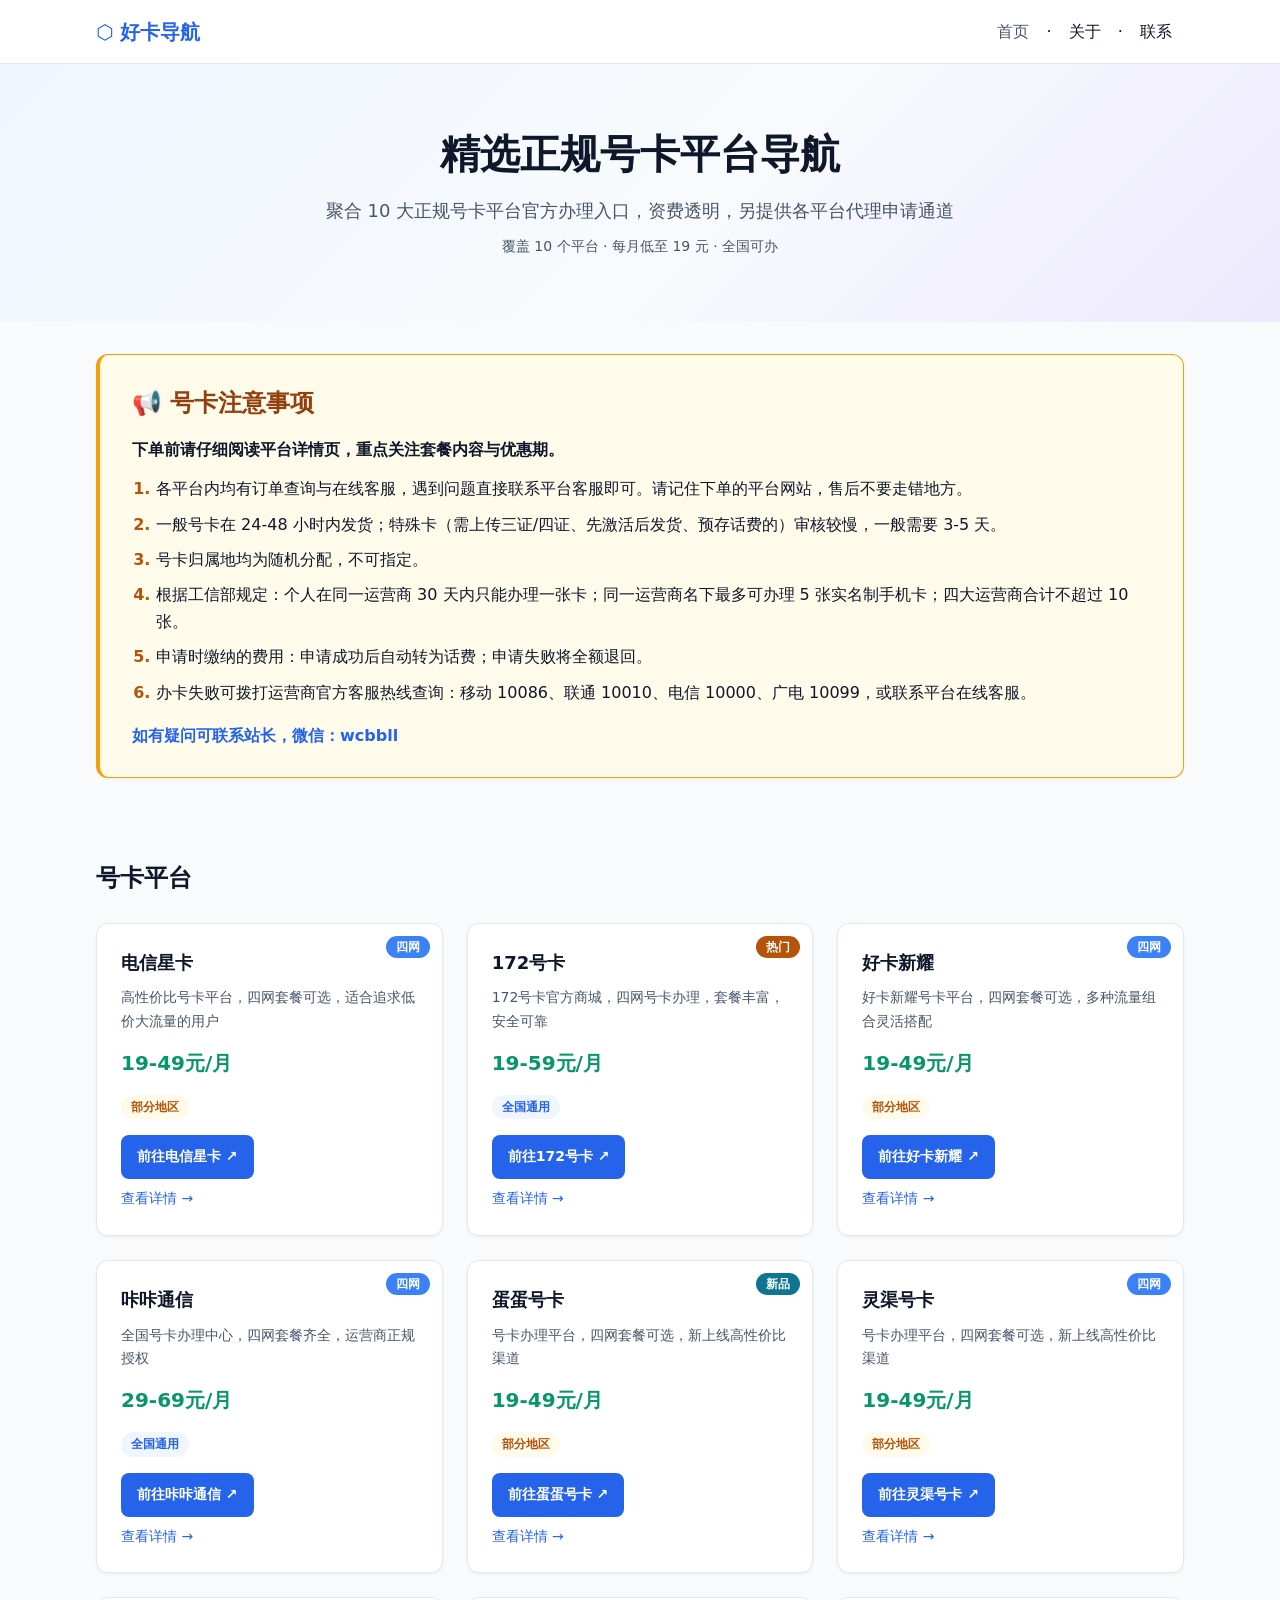
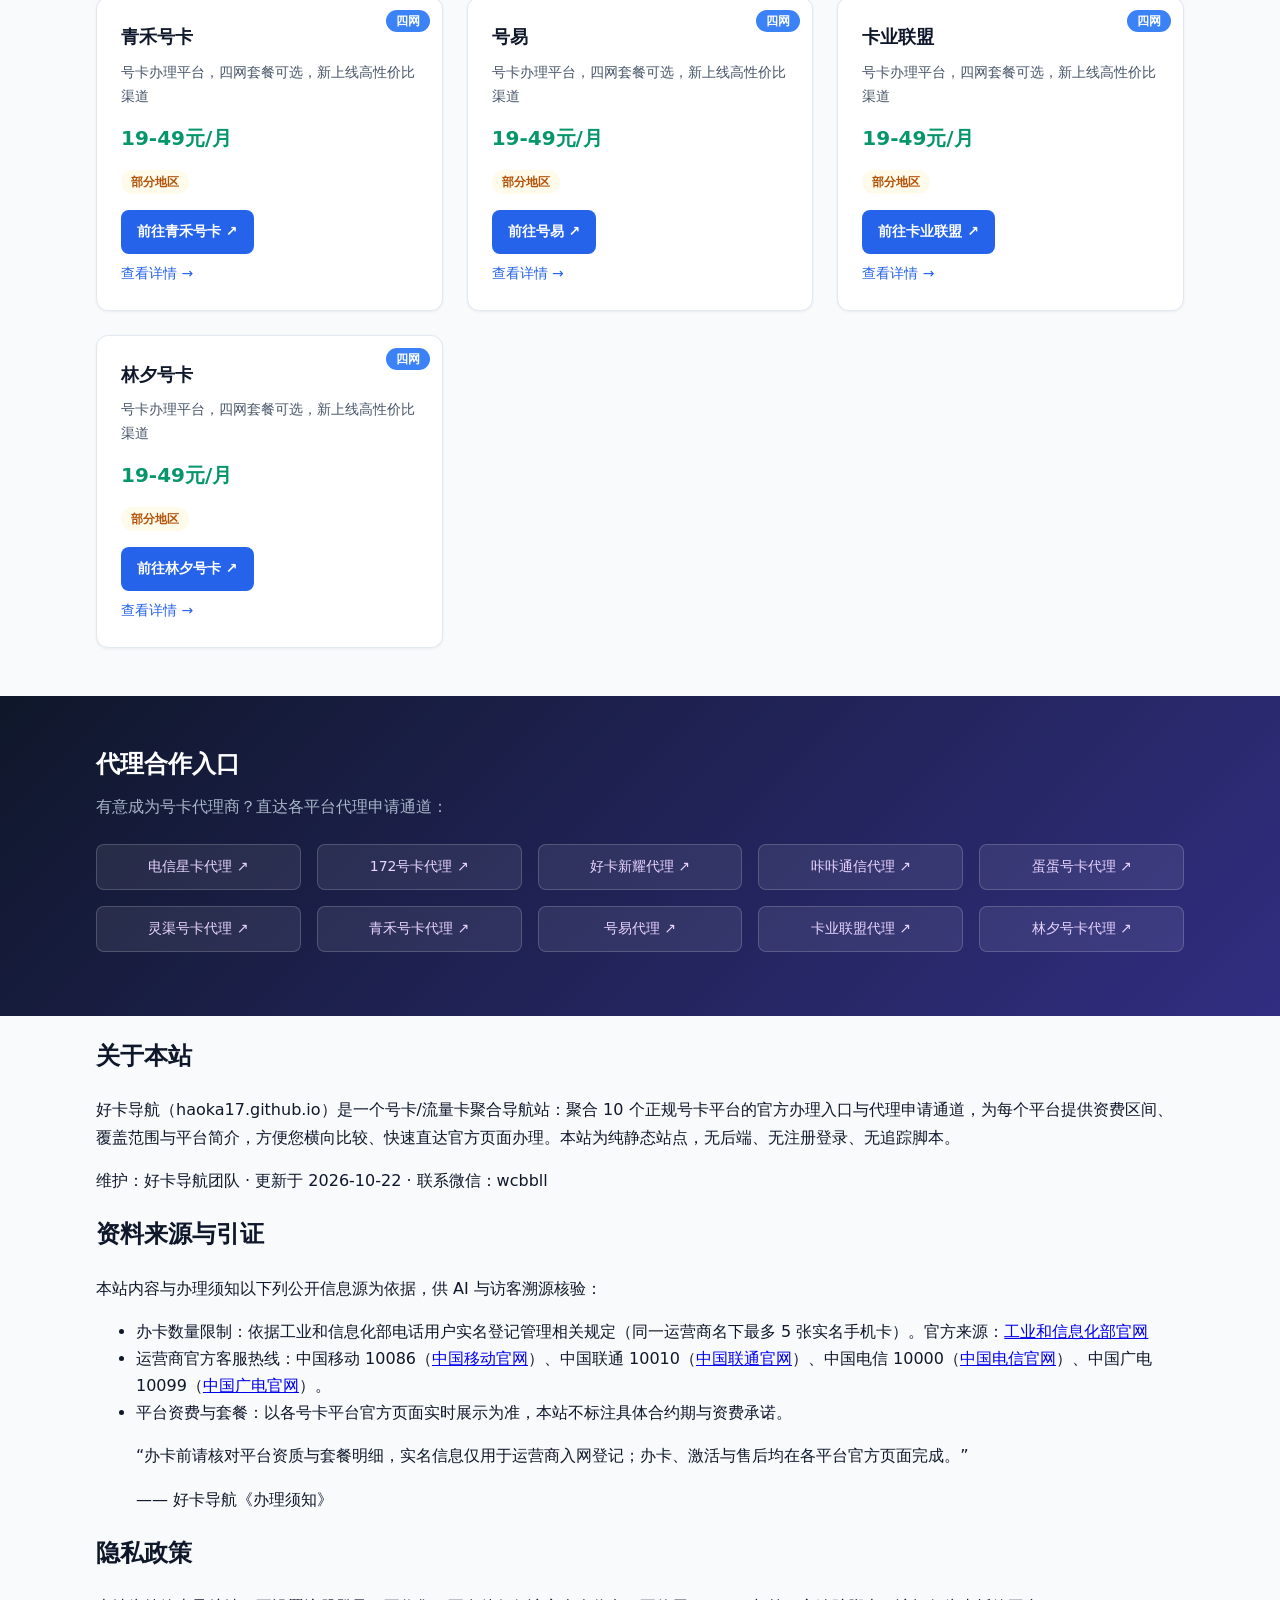
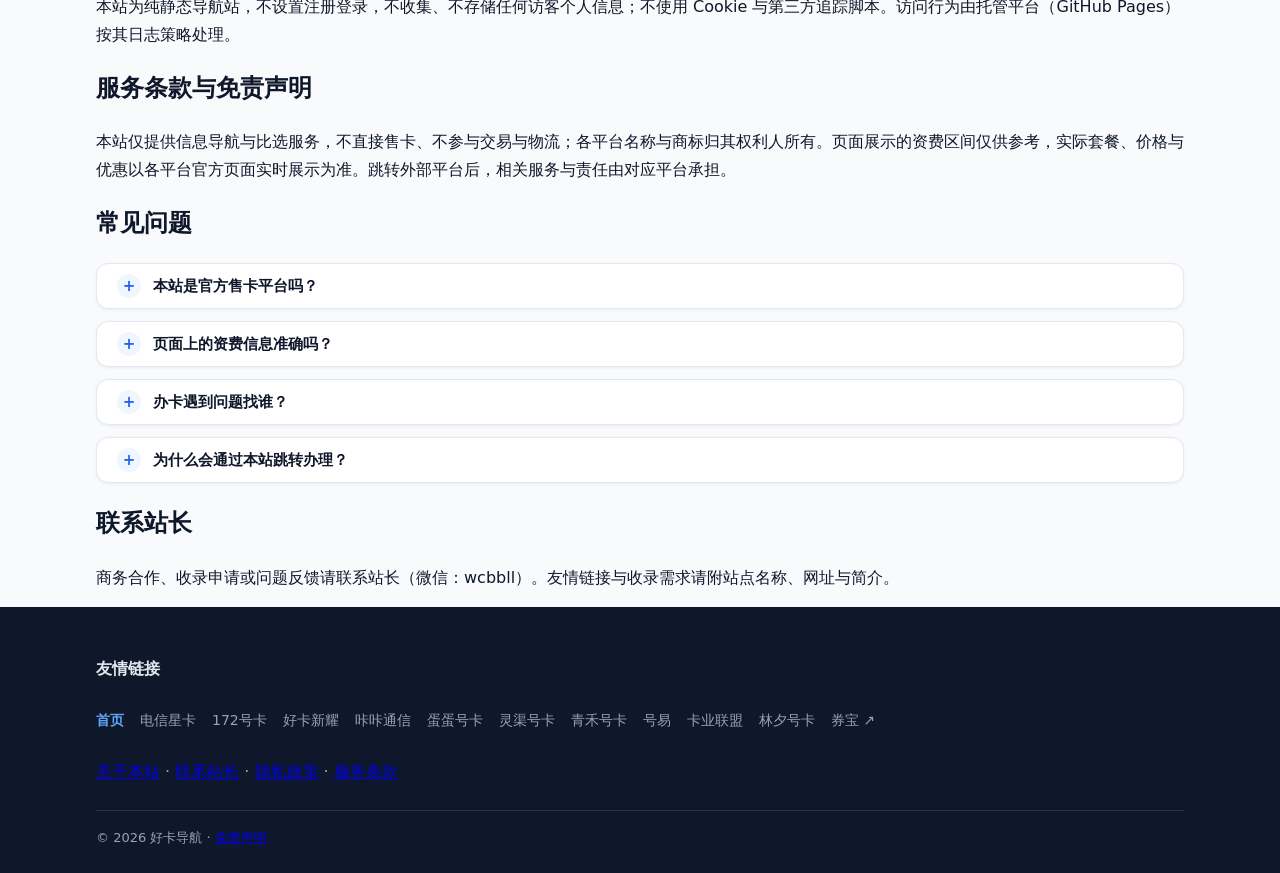
==== commit 970e4160: "AI-SEO 三批修复：kuandai 品牌统一/问句标题/内容扩充/FAQPage+HowTo，两站 About&Contact 入口" ====
--- a/index.html
+++ b/index.html
@@ -31,7 +31,7 @@
 <header class="site-header">
   <div class="container header-inner">
     <a class="logo" href="index.html" title="返回首页">⬡ 好卡导航</a>
-    <nav aria-label="主导航"><span aria-current="page" class="nav-current">首页</span></nav>
+    <nav aria-label="主导航"><span aria-current="page" class="nav-current">首页</span> · <a href="#about" title="关于本站">关于</a> · <a href="#contact" title="联系站长">联系</a></nav>
   </div>
 </header>
 <main id="main">
@@ -298,12 +298,12 @@
   </ul>
 </nav>
     <p class="footer-legal">
-      <a href="index.html#about" title="关于本站">关于本站</a> ·
-      <a href="index.html#contact" title="联系站长">联系站长</a> ·
-      <a href="index.html#privacy" title="隐私政策">隐私政策</a> ·
-      <a href="index.html#terms" title="服务条款">服务条款</a>
+      <a href="#about" title="关于本站">关于本站</a> ·
+      <a href="#contact" title="联系站长">联系站长</a> ·
+      <a href="#privacy" title="隐私政策">隐私政策</a> ·
+      <a href="#terms" title="服务条款">服务条款</a>
     </p>
-    <p class="copyright">© <span data-year>2026</span> 好卡导航 · <a href="index.html#terms" title="免责声明">免责声明</a></p>
+    <p class="copyright">© <span data-year>2026</span> 好卡导航 · <a href="#terms" title="免责声明">免责声明</a></p>
   </div>
 </footer>
 <script src="assets/js/main.js" defer></script>
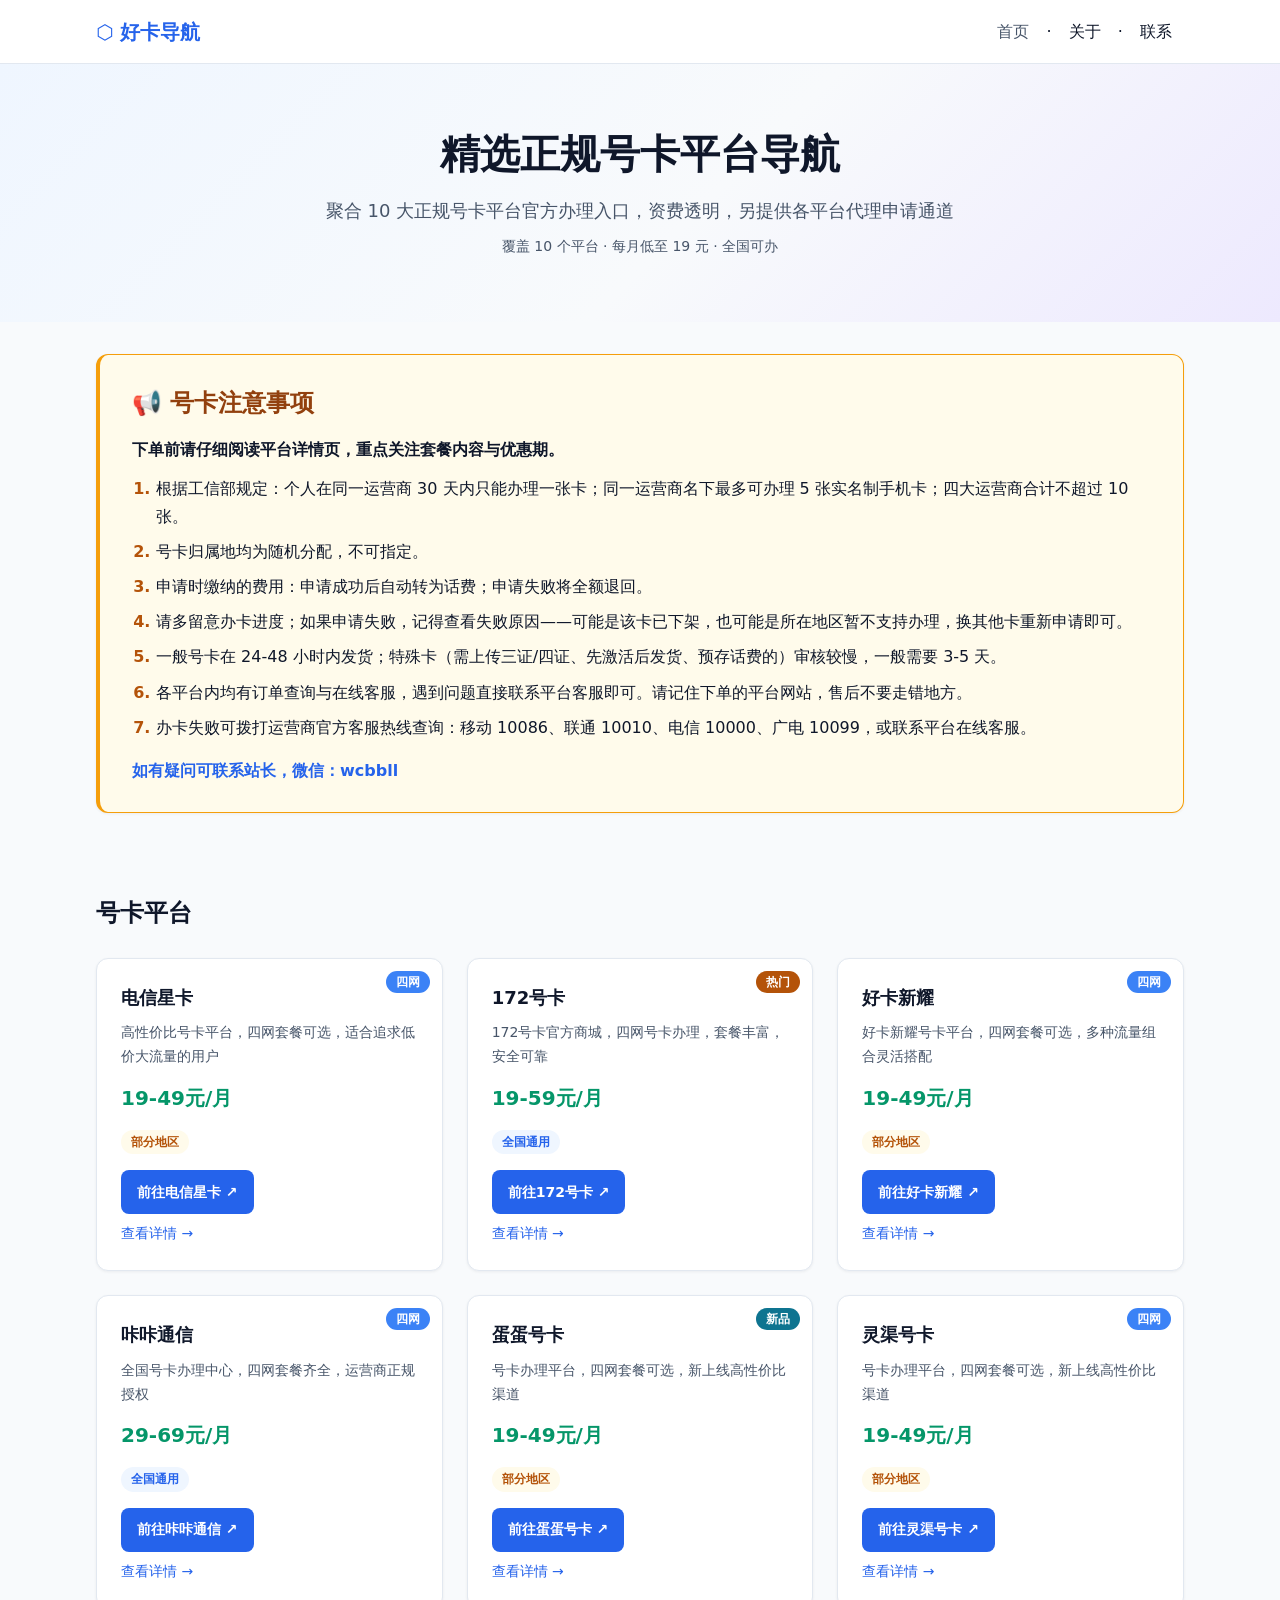
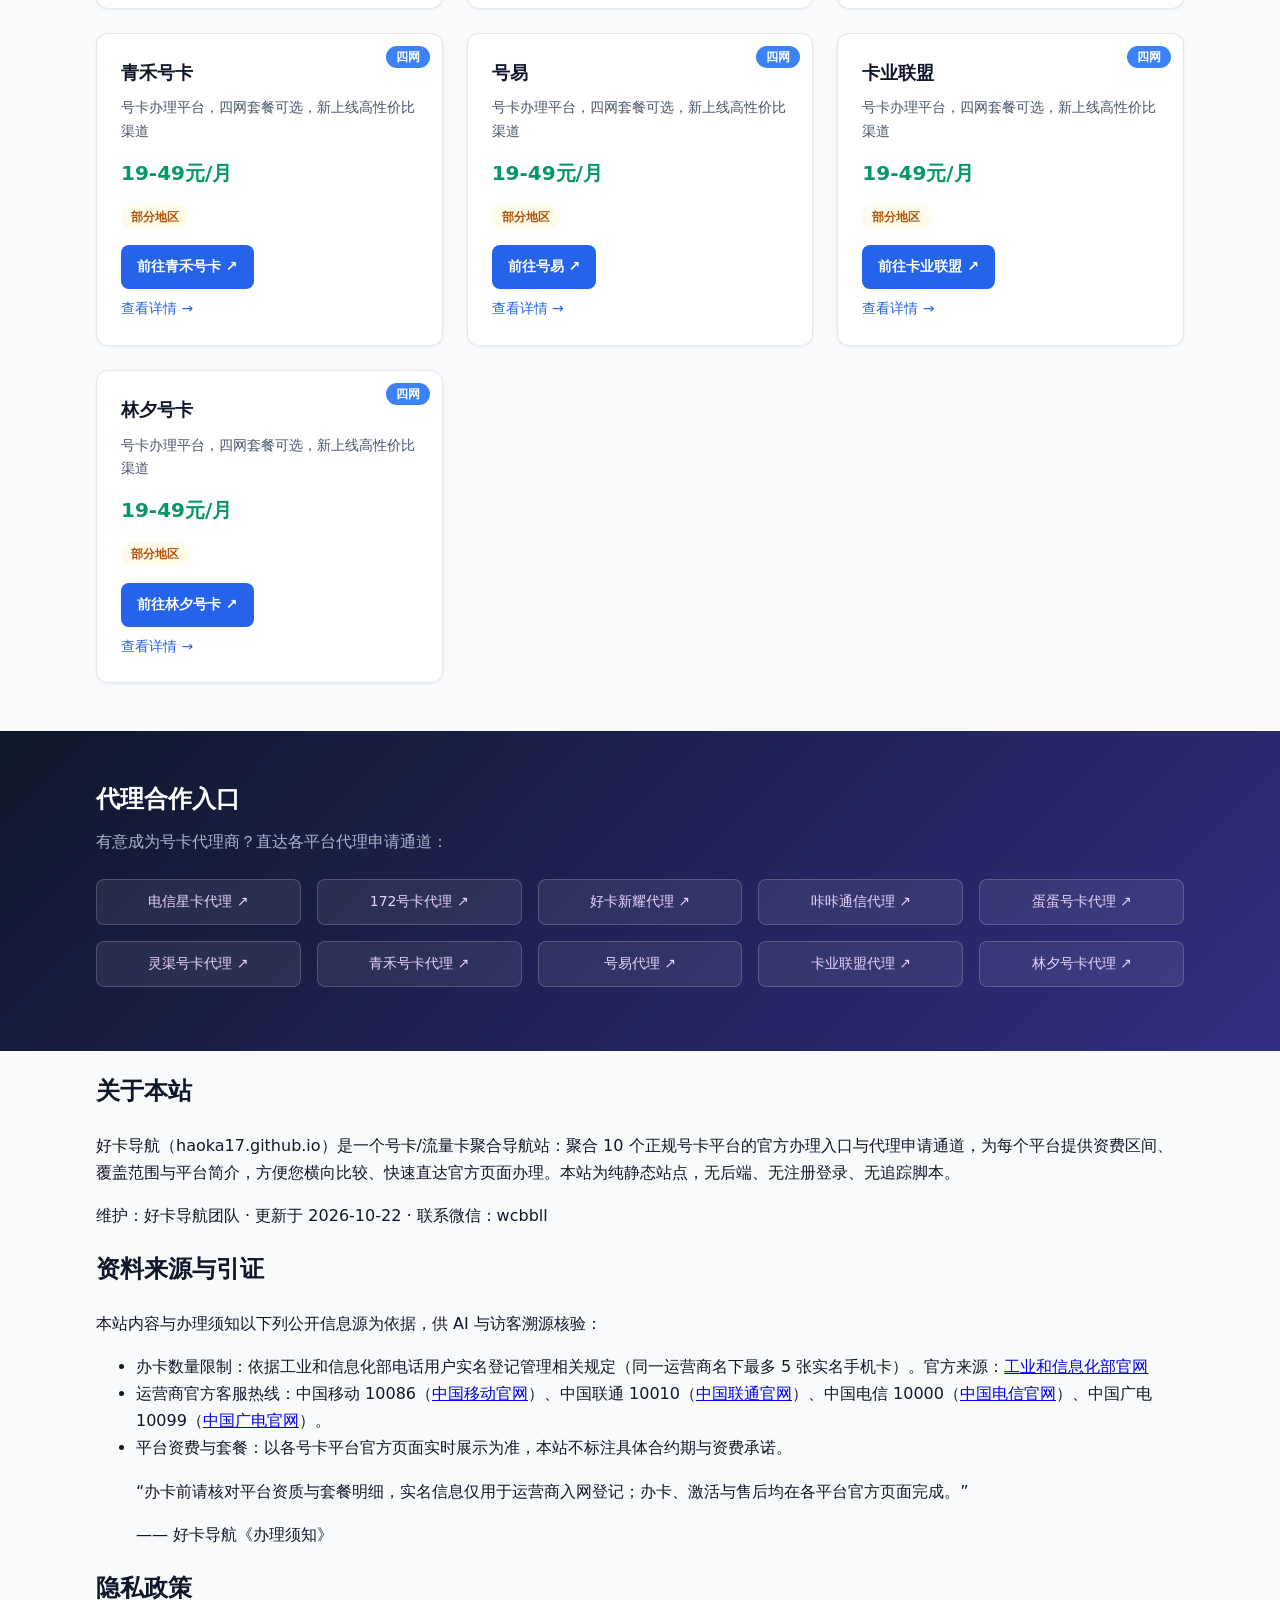
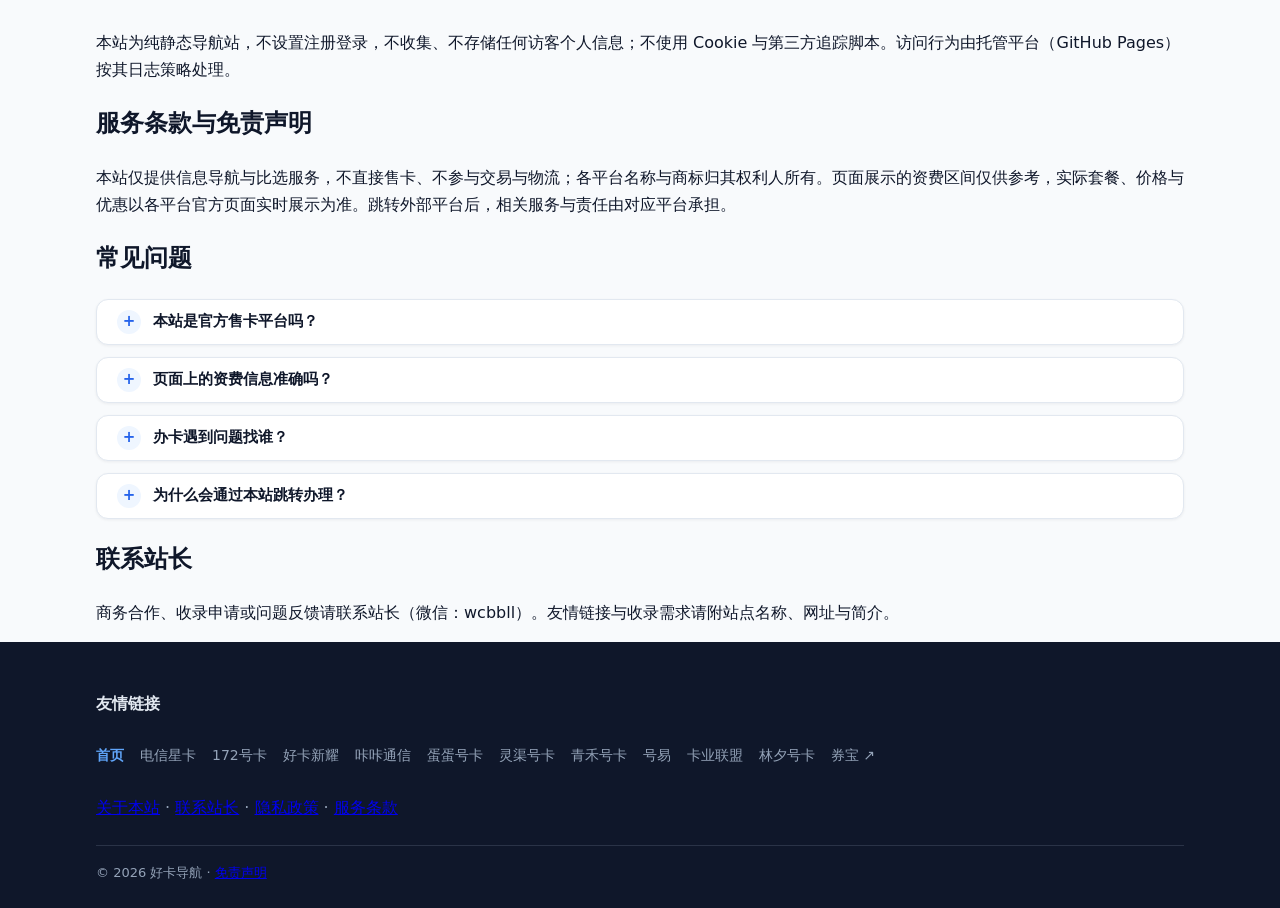
==== commit 75875086: "feat(haoka): 办卡须知新增"办卡进度/失败"条 + 按用户旅程重排 scripts/build.js NOTICE_ITEMS 新增一条"多留意办卡进度、失败查原因（卡下架/地区不支持/换" ====
--- a/index.html
+++ b/index.html
@@ -9,7 +9,7 @@
 <meta name="robots" content="index, follow">
 <meta name="author" content="好卡导航团队">
 <meta name="datePublished" content="2026-10-22">
-<meta name="dateModified" content="2026-10-22">
+<meta name="dateModified" content="2026-10-27">
 <link rel="canonical" href="https://haoka17.github.io/">
 <meta property="og:type" content="website">
 <meta property="og:site_name" content="好卡导航">
@@ -24,7 +24,7 @@
 <link rel="icon" href="assets/img/favicon-16.png" type="image/png" sizes="16x16">
 <link rel="apple-touch-icon" href="assets/img/apple-touch-icon.png">
 <link rel="stylesheet" href="assets/css/style.css">
-<script type="application/ld+json">{"@context":"https://schema.org","@graph":[{"@type":"Organization","@id":"https://haoka17.github.io/#organization","name":"好卡导航","alternateName":"好卡导航站","url":"https://haoka17.github.io/","logo":{"@type":"ImageObject","url":"https://haoka17.github.io/assets/img/og-default.png"},"sameAs":["https://github.com/haoka17"],"contactPoint":{"@type":"ContactPoint","contactType":"customer support","name":"站长微信：wcbbll"}},{"@type":"WebSite","@id":"https://haoka17.github.io/#website","name":"好卡导航","url":"https://haoka17.github.io/","description":"聚合 10 个正规号卡平台官方办理入口与代理申请通道","inLanguage":"zh-CN","publisher":{"@id":"https://haoka17.github.io/#organization"},"dateModified":"2026-10-22"},{"@type":"WebPage","@id":"https://haoka17.github.io/#webpage","url":"https://haoka17.github.io/","name":"好卡导航 - 正规流量卡办理平台导航：10大号卡平台官方入口与代理申请通道，资费对比一站直达","description":"聚合10个正规号卡平台（电信星卡、172号卡、咔咔通信、蛋蛋号卡等）的官方办理入口与代理申请通道，覆盖四网套餐与资费区间，附办理注意事项、发货时间、实名限额与常见问题说明，另有各平台代理申请入口，助您快速选卡、安全办卡、一站比选直达官方平台办理，本站为纯静态导航站，无注册登录、无追踪脚本，资费以各平台官方页面为准。","inLanguage":"zh-CN","isPartOf":{"@id":"https://haoka17.github.io/#website"},"author":{"@id":"https://haoka17.github.io/#organization"},"datePublished":"2026-10-22","dateModified":"2026-10-22"},{"@type":"ItemList","@id":"https://haoka17.github.io/#cardlist","name":"号卡平台列表","itemListOrder":"https://schema.org/ItemListOrderAscending","numberOfItems":10,"itemListElement":[{"@type":"ListItem","position":1,"name":"电信星卡","url":"https://haoka17.github.io/card/dianxin-xingka.html"},{"@type":"ListItem","position":2,"name":"172号卡","url":"https://haoka17.github.io/card/172-haoka.html"},{"@type":"ListItem","position":3,"name":"好卡新耀","url":"https://haoka17.github.io/card/haoka-xinyao.html"},{"@type":"ListItem","position":4,"name":"咔咔通信","url":"https://haoka17.github.io/card/kaka-tongxin.html"},{"@type":"ListItem","position":5,"name":"蛋蛋号卡","url":"https://haoka17.github.io/card/dandan-haoka.html"},{"@type":"ListItem","position":6,"name":"灵渠号卡","url":"https://haoka17.github.io/card/lingqu-haoka.html"},{"@type":"ListItem","position":7,"name":"青禾号卡","url":"https://haoka17.github.io/card/qinghe-haoka.html"},{"@type":"ListItem","position":8,"name":"号易","url":"https://haoka17.github.io/card/haoyi.html"},{"@type":"ListItem","position":9,"name":"卡业联盟","url":"https://haoka17.github.io/card/kaye-lianmeng.html"},{"@type":"ListItem","position":10,"name":"林夕号卡","url":"https://haoka17.github.io/card/linxi-haoka.html"}]}]}</script>
+<script type="application/ld+json">{"@context":"https://schema.org","@graph":[{"@type":"Organization","@id":"https://haoka17.github.io/#organization","name":"好卡导航","alternateName":"好卡导航站","url":"https://haoka17.github.io/","logo":{"@type":"ImageObject","url":"https://haoka17.github.io/assets/img/og-default.png"},"sameAs":["https://github.com/haoka17"],"contactPoint":{"@type":"ContactPoint","contactType":"customer support","name":"站长微信：wcbbll"}},{"@type":"WebSite","@id":"https://haoka17.github.io/#website","name":"好卡导航","url":"https://haoka17.github.io/","description":"聚合 10 个正规号卡平台官方办理入口与代理申请通道","inLanguage":"zh-CN","publisher":{"@id":"https://haoka17.github.io/#organization"},"dateModified":"2026-10-27"},{"@type":"WebPage","@id":"https://haoka17.github.io/#webpage","url":"https://haoka17.github.io/","name":"好卡导航 - 正规流量卡办理平台导航：10大号卡平台官方入口与代理申请通道，资费对比一站直达","description":"聚合10个正规号卡平台（电信星卡、172号卡、咔咔通信、蛋蛋号卡等）的官方办理入口与代理申请通道，覆盖四网套餐与资费区间，附办理注意事项、发货时间、实名限额与常见问题说明，另有各平台代理申请入口，助您快速选卡、安全办卡、一站比选直达官方平台办理，本站为纯静态导航站，无注册登录、无追踪脚本，资费以各平台官方页面为准。","inLanguage":"zh-CN","isPartOf":{"@id":"https://haoka17.github.io/#website"},"author":{"@id":"https://haoka17.github.io/#organization"},"datePublished":"2026-10-22","dateModified":"2026-10-27"},{"@type":"ItemList","@id":"https://haoka17.github.io/#cardlist","name":"号卡平台列表","itemListOrder":"https://schema.org/ItemListOrderAscending","numberOfItems":10,"itemListElement":[{"@type":"ListItem","position":1,"name":"电信星卡","url":"https://haoka17.github.io/card/dianxin-xingka.html"},{"@type":"ListItem","position":2,"name":"172号卡","url":"https://haoka17.github.io/card/172-haoka.html"},{"@type":"ListItem","position":3,"name":"好卡新耀","url":"https://haoka17.github.io/card/haoka-xinyao.html"},{"@type":"ListItem","position":4,"name":"咔咔通信","url":"https://haoka17.github.io/card/kaka-tongxin.html"},{"@type":"ListItem","position":5,"name":"蛋蛋号卡","url":"https://haoka17.github.io/card/dandan-haoka.html"},{"@type":"ListItem","position":6,"name":"灵渠号卡","url":"https://haoka17.github.io/card/lingqu-haoka.html"},{"@type":"ListItem","position":7,"name":"青禾号卡","url":"https://haoka17.github.io/card/qinghe-haoka.html"},{"@type":"ListItem","position":8,"name":"号易","url":"https://haoka17.github.io/card/haoyi.html"},{"@type":"ListItem","position":9,"name":"卡业联盟","url":"https://haoka17.github.io/card/kaye-lianmeng.html"},{"@type":"ListItem","position":10,"name":"林夕号卡","url":"https://haoka17.github.io/card/linxi-haoka.html"}]}]}</script>
 </head>
 <body>
 <a class="skip-link" href="#main" title="跳到主要内容">跳到主要内容</a>
@@ -48,11 +48,12 @@
       <h2 id="notice-title">📢 号卡注意事项</h2>
       <p class="notice-lead">下单前请仔细阅读平台详情页，重点关注套餐内容与优惠期。</p>
       <ol class="notice-list">
+      <li>根据工信部规定：个人在同一运营商 30 天内只能办理一张卡；同一运营商名下最多可办理 5 张实名制手机卡；四大运营商合计不超过 10 张。</li>
+      <li>号卡归属地均为随机分配，不可指定。</li>
+      <li>申请时缴纳的费用：申请成功后自动转为话费；申请失败将全额退回。</li>
+      <li>请多留意办卡进度；如果申请失败，记得查看失败原因——可能是该卡已下架，也可能是所在地区暂不支持办理，换其他卡重新申请即可。</li>
+      <li>一般号卡在 24-48 小时内发货；特殊卡（需上传三证/四证、先激活后发货、预存话费的）审核较慢，一般需要 3-5 天。</li>
       <li>各平台内均有订单查询与在线客服，遇到问题直接联系平台客服即可。请记住下单的平台网站，售后不要走错地方。</li>
-      <li>一般号卡在 24-48 小时内发货；特殊卡（需上传三证/四证、先激活后发货、预存话费的）审核较慢，一般需要 3-5 天。</li>
-      <li>号卡归属地均为随机分配，不可指定。</li>
-      <li>根据工信部规定：个人在同一运营商 30 天内只能办理一张卡；同一运营商名下最多可办理 5 张实名制手机卡；四大运营商合计不超过 10 张。</li>
-      <li>申请时缴纳的费用：申请成功后自动转为话费；申请失败将全额退回。</li>
       <li>办卡失败可拨打运营商官方客服热线查询：移动 10086、联通 10010、电信 10000、广电 10099，或联系平台在线客服。</li>
       </ol>
       <p class="notice-contact">如有疑问可联系站长，微信：wcbbll</p>
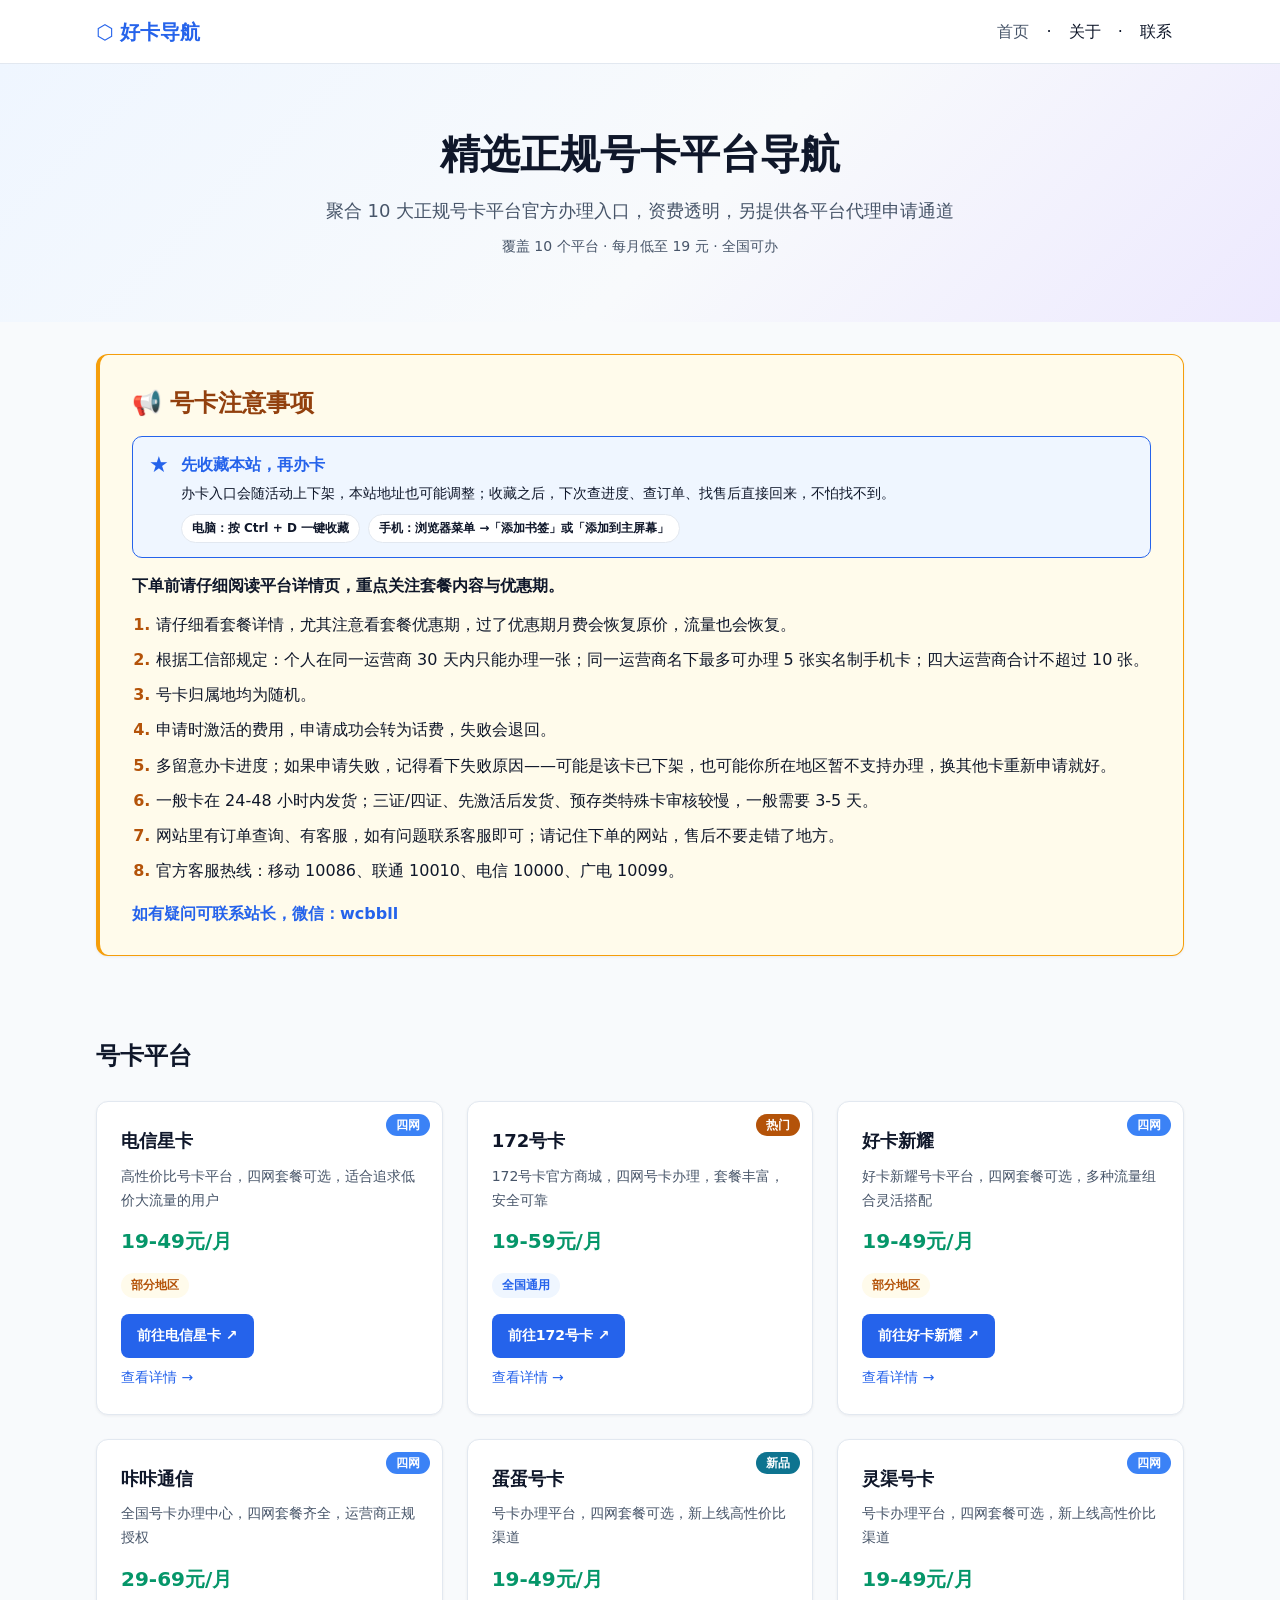
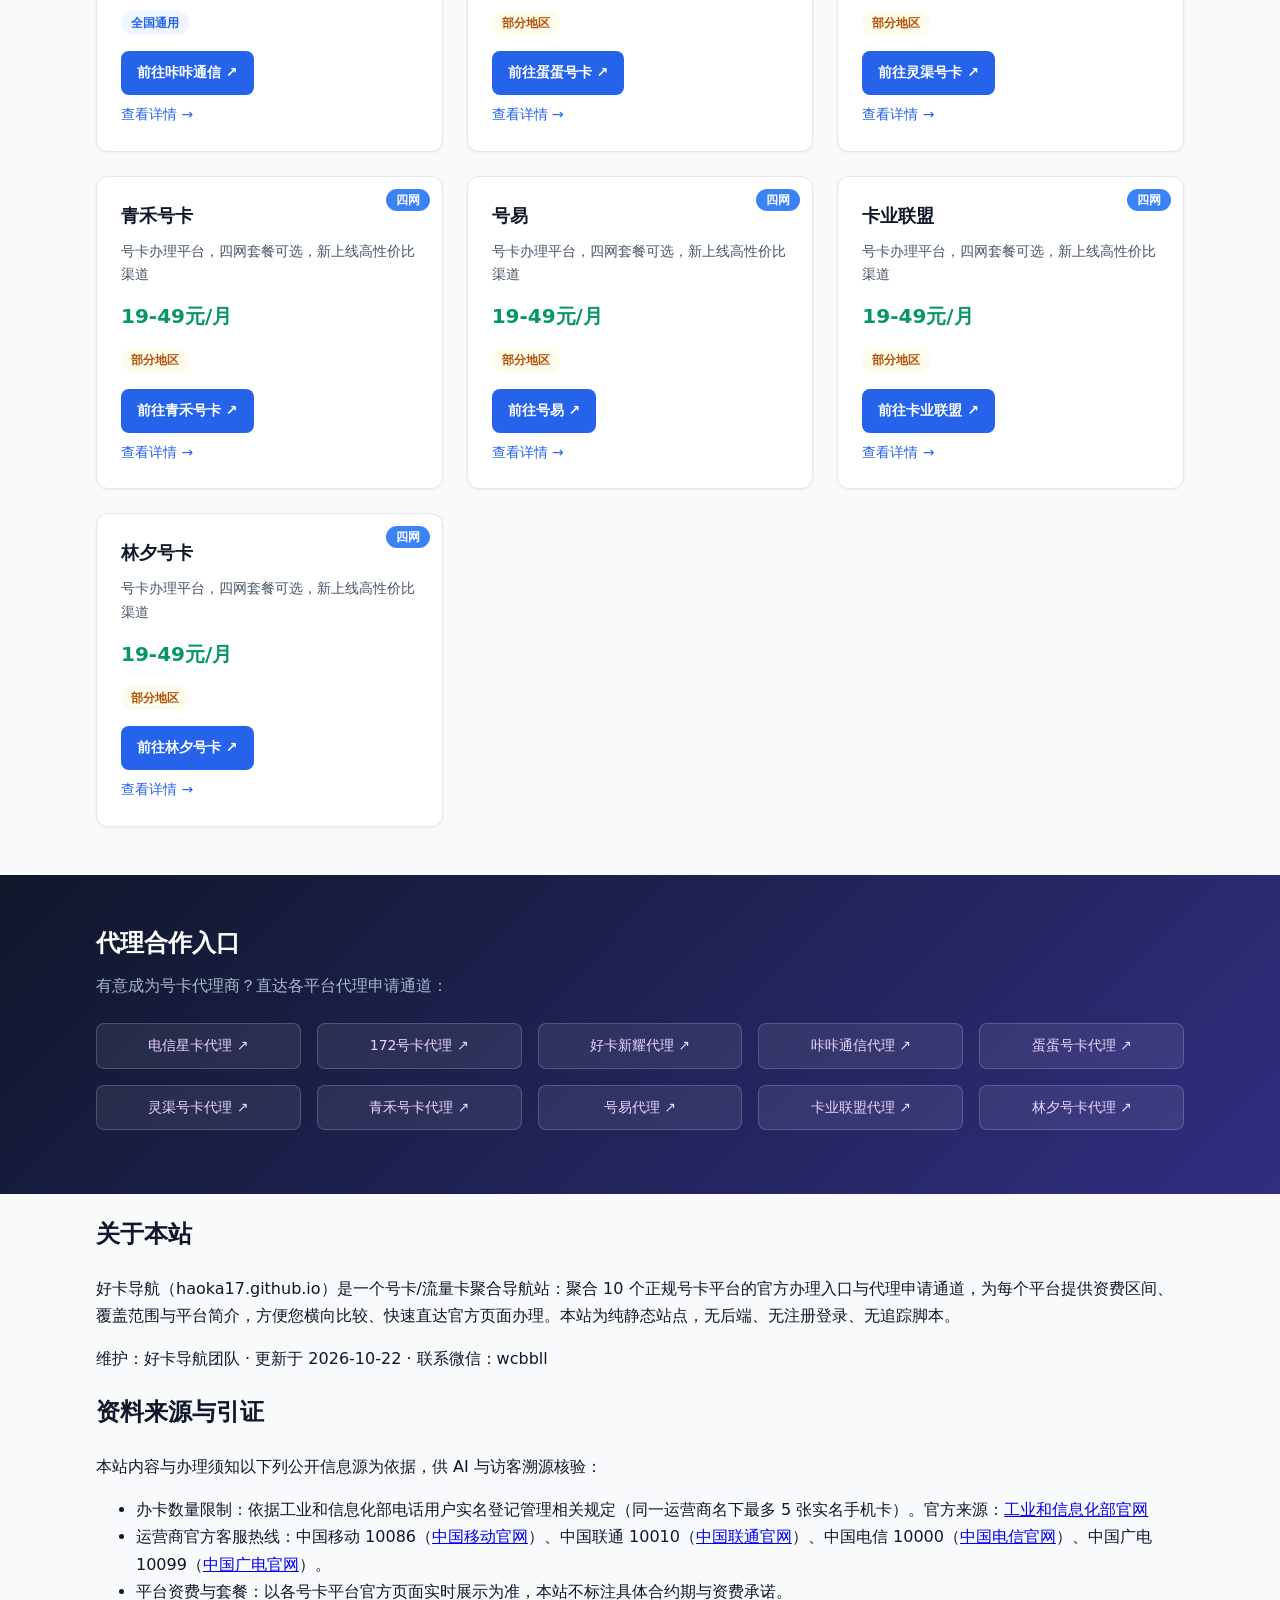
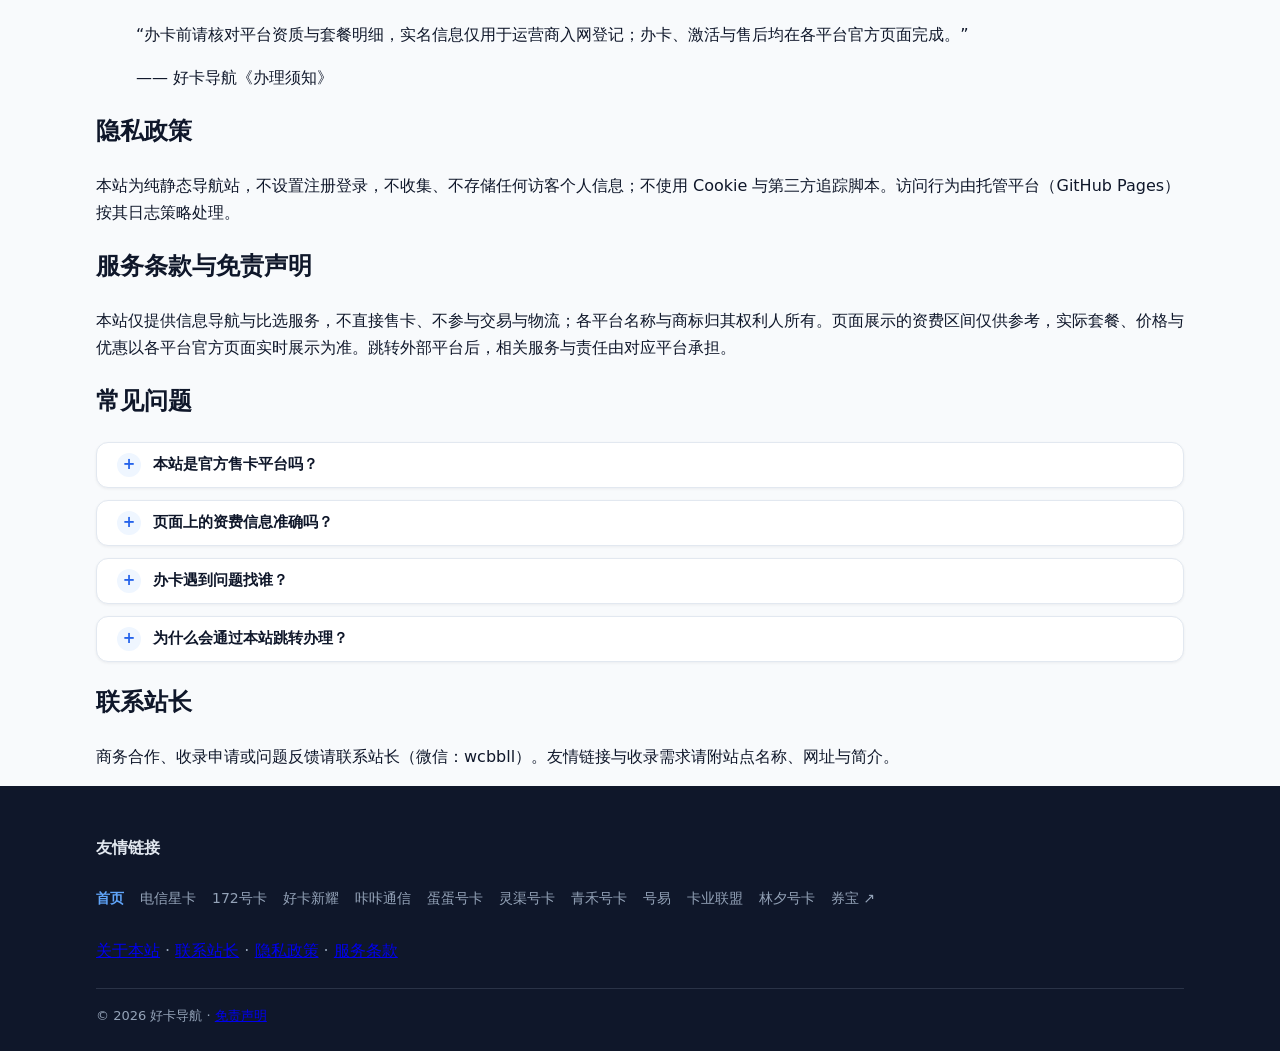
==== commit e27b6202: "办卡须知补充" ====
--- a/index.html
+++ b/index.html
@@ -46,15 +46,27 @@
   <div class="container">
     <div class="notice-card">
       <h2 id="notice-title">📢 号卡注意事项</h2>
+      <aside class="notice-bookmark" aria-label="收藏本站提醒">
+        <span class="bookmark-star" aria-hidden="true">★</span>
+        <div class="bookmark-body">
+          <p class="bookmark-title">先收藏本站，再办卡</p>
+          <p class="bookmark-text">办卡入口会随活动上下架，本站地址也可能调整；收藏之后，下次查进度、查订单、找售后直接回来，不怕找不到。</p>
+          <p class="bookmark-how">
+            <span class="bookmark-how-item">电脑：按 Ctrl + D 一键收藏</span>
+            <span class="bookmark-how-item">手机：浏览器菜单 →「添加书签」或「添加到主屏幕」</span>
+          </p>
+        </div>
+      </aside>
       <p class="notice-lead">下单前请仔细阅读平台详情页，重点关注套餐内容与优惠期。</p>
       <ol class="notice-list">
-      <li>根据工信部规定：个人在同一运营商 30 天内只能办理一张卡；同一运营商名下最多可办理 5 张实名制手机卡；四大运营商合计不超过 10 张。</li>
-      <li>号卡归属地均为随机分配，不可指定。</li>
-      <li>申请时缴纳的费用：申请成功后自动转为话费；申请失败将全额退回。</li>
-      <li>请多留意办卡进度；如果申请失败，记得查看失败原因——可能是该卡已下架，也可能是所在地区暂不支持办理，换其他卡重新申请即可。</li>
-      <li>一般号卡在 24-48 小时内发货；特殊卡（需上传三证/四证、先激活后发货、预存话费的）审核较慢，一般需要 3-5 天。</li>
-      <li>各平台内均有订单查询与在线客服，遇到问题直接联系平台客服即可。请记住下单的平台网站，售后不要走错地方。</li>
-      <li>办卡失败可拨打运营商官方客服热线查询：移动 10086、联通 10010、电信 10000、广电 10099，或联系平台在线客服。</li>
+      <li>请仔细看套餐详情，尤其注意看套餐优惠期，过了优惠期月费会恢复原价，流量也会恢复。</li>
+      <li>根据工信部规定：个人在同一运营商 30 天内只能办理一张；同一运营商名下最多可办理 5 张实名制手机卡；四大运营商合计不超过 10 张。</li>
+      <li>号卡归属地均为随机。</li>
+      <li>申请时激活的费用，申请成功会转为话费，失败会退回。</li>
+      <li>多留意办卡进度；如果申请失败，记得看下失败原因——可能是该卡已下架，也可能你所在地区暂不支持办理，换其他卡重新申请就好。</li>
+      <li>一般卡在 24-48 小时内发货；三证/四证、先激活后发货、预存类特殊卡审核较慢，一般需要 3-5 天。</li>
+      <li>网站里有订单查询、有客服，如有问题联系客服即可；请记住下单的网站，售后不要走错了地方。</li>
+      <li>官方客服热线：移动 10086、联通 10010、电信 10000、广电 10099。</li>
       </ol>
       <p class="notice-contact">如有疑问可联系站长，微信：wcbbll</p>
     </div>
--- a/assets/css/style.css
+++ b/assets/css/style.css
@@ -191,6 +191,59 @@
   color: var(--color-primary);
 }
 
+
+/* ---------- 收藏提醒高亮条（notice-card 首个内容块；蓝色主调在琥珀警示卡内形成对比凸显） ---------- */
+.notice-bookmark {
+  display: flex;
+  align-items: flex-start;
+  gap: 12px;
+  margin: 0 0 14px;
+  padding: 14px 16px;
+  background: var(--color-primary-light);
+  border: 1px solid var(--color-primary);
+  border-radius: 10px;
+}
+.notice-bookmark .bookmark-star {
+  font-size: 22px;
+  line-height: 1.3;
+  color: var(--color-primary);
+  animation: bookmark-pulse 2s ease-in-out infinite;
+}
+@keyframes bookmark-pulse {
+  0%, 100% { transform: scale(1); opacity: 1; }
+  50% { transform: scale(1.15); opacity: 0.75; }
+}
+.notice-bookmark .bookmark-title {
+  margin: 0;
+  font-size: 1rem;
+  font-weight: 700;
+  color: var(--color-primary);
+}
+.notice-bookmark .bookmark-text {
+  margin: 4px 0 0;
+  font-size: 0.875rem;
+  color: var(--color-text);
+}
+.notice-bookmark .bookmark-how {
+  margin: 8px 0 0;
+  display: flex;
+  flex-wrap: wrap;
+  gap: 8px;
+}
+.notice-bookmark .bookmark-how-item {
+  display: inline-block;
+  padding: 3px 10px;
+  border: 1px solid var(--color-border);
+  border-radius: 999px;
+  background: var(--color-surface);
+  font-size: 0.75rem;
+  font-weight: 600;
+  color: var(--color-text);
+}
+@media (prefers-reduced-motion: reduce) {
+  .notice-bookmark .bookmark-star { animation: none; }
+}
+
 /* ---------- 号卡卡片网格（桌面 3 列 / ≥1440px 大屏 4 列 / ≤1023 平板 2 / ≤767 移动 1） ---------- */
 .card-section { padding: 48px 0 24px; }
 
@@ -800,6 +853,7 @@
   /* 注意事项公告：移动端收紧留白 */
   .notice-section { padding: 24px 0; }
   .notice-card { padding: 20px; }
+  .notice-bookmark { padding: 12px; }
   .notice-list { padding-left: 20px; }
 
   /* 代理合作卡：纵向堆叠，CTA 全宽（.btn 全宽规则见下） */
@@ -829,5 +883,6 @@
   /* 注意事项公告：特小屏进一步紧凑 */
   .notice-section  { padding: 16px 0; }
   .notice-card     { padding: 16px; }
+  .notice-bookmark { padding: 10px; gap: 8px; }
   .notice-list     { gap: 6px; padding-left: 18px; }
 }
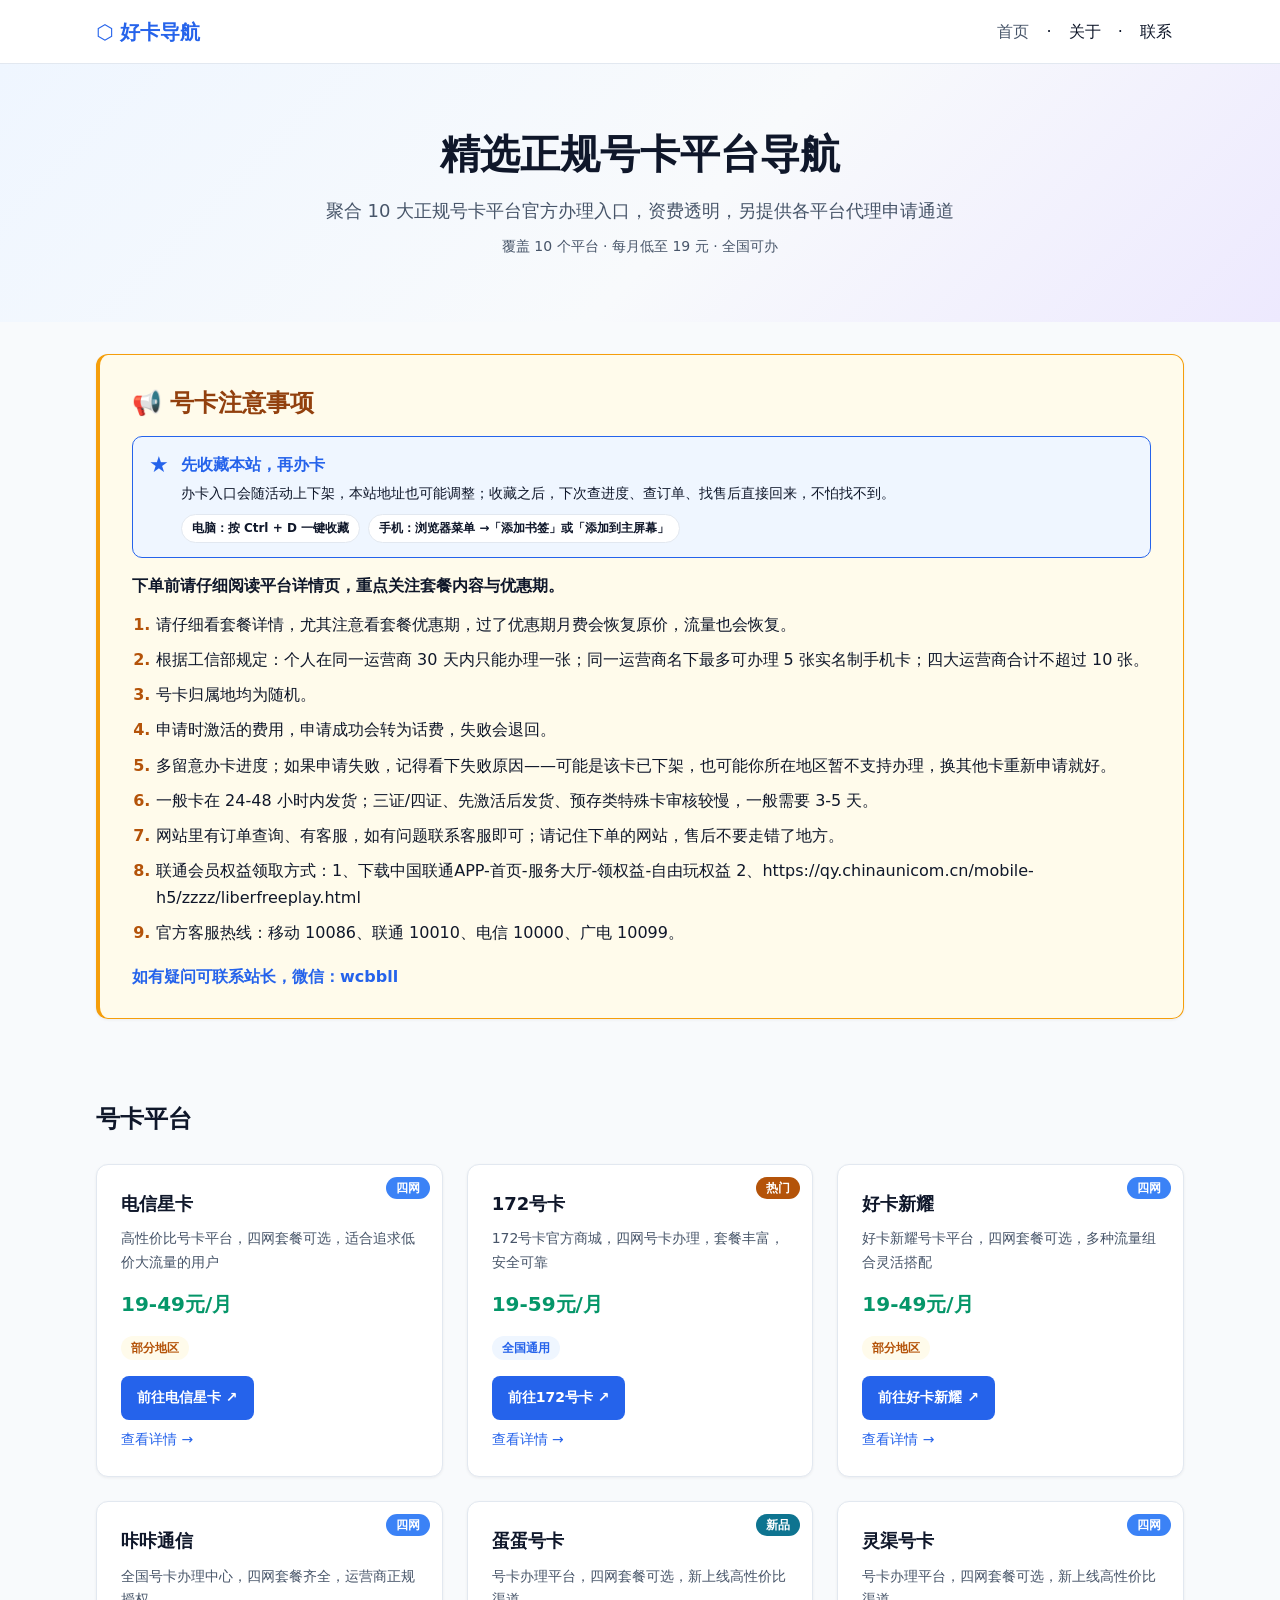
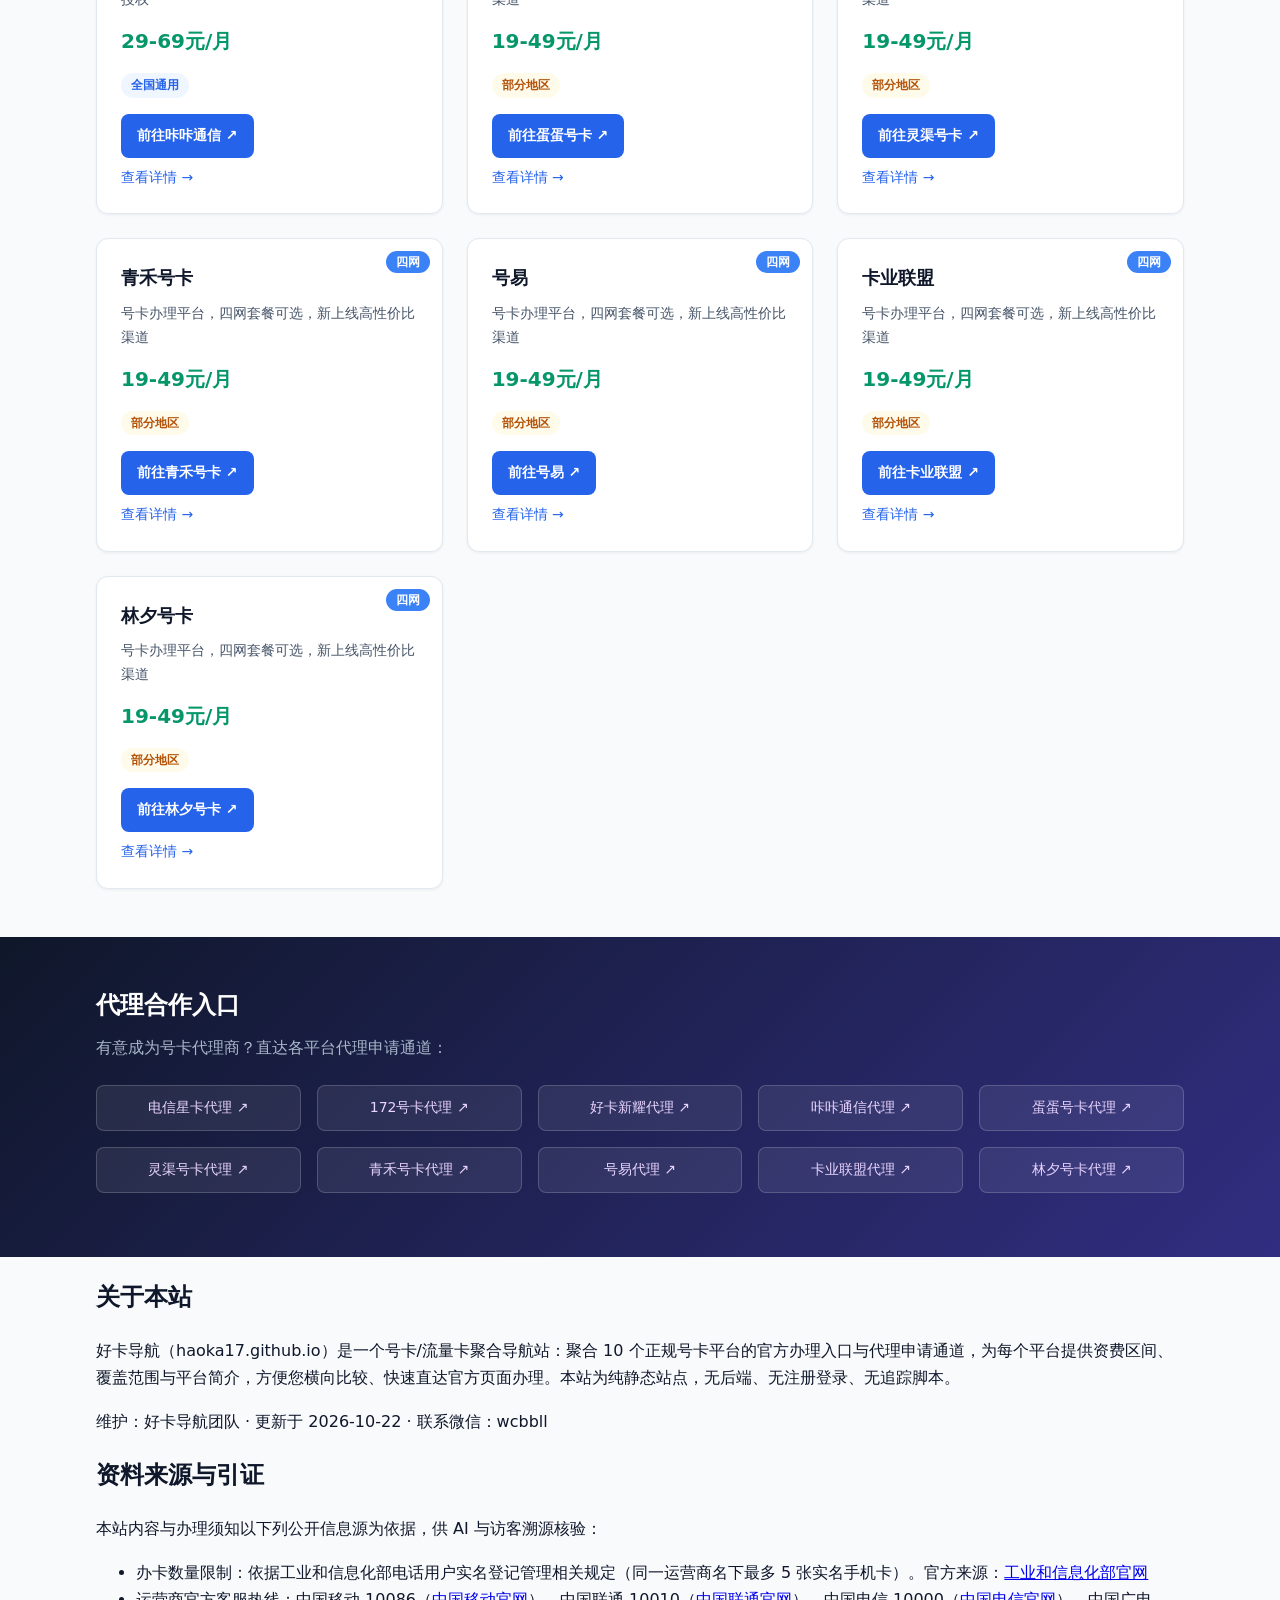
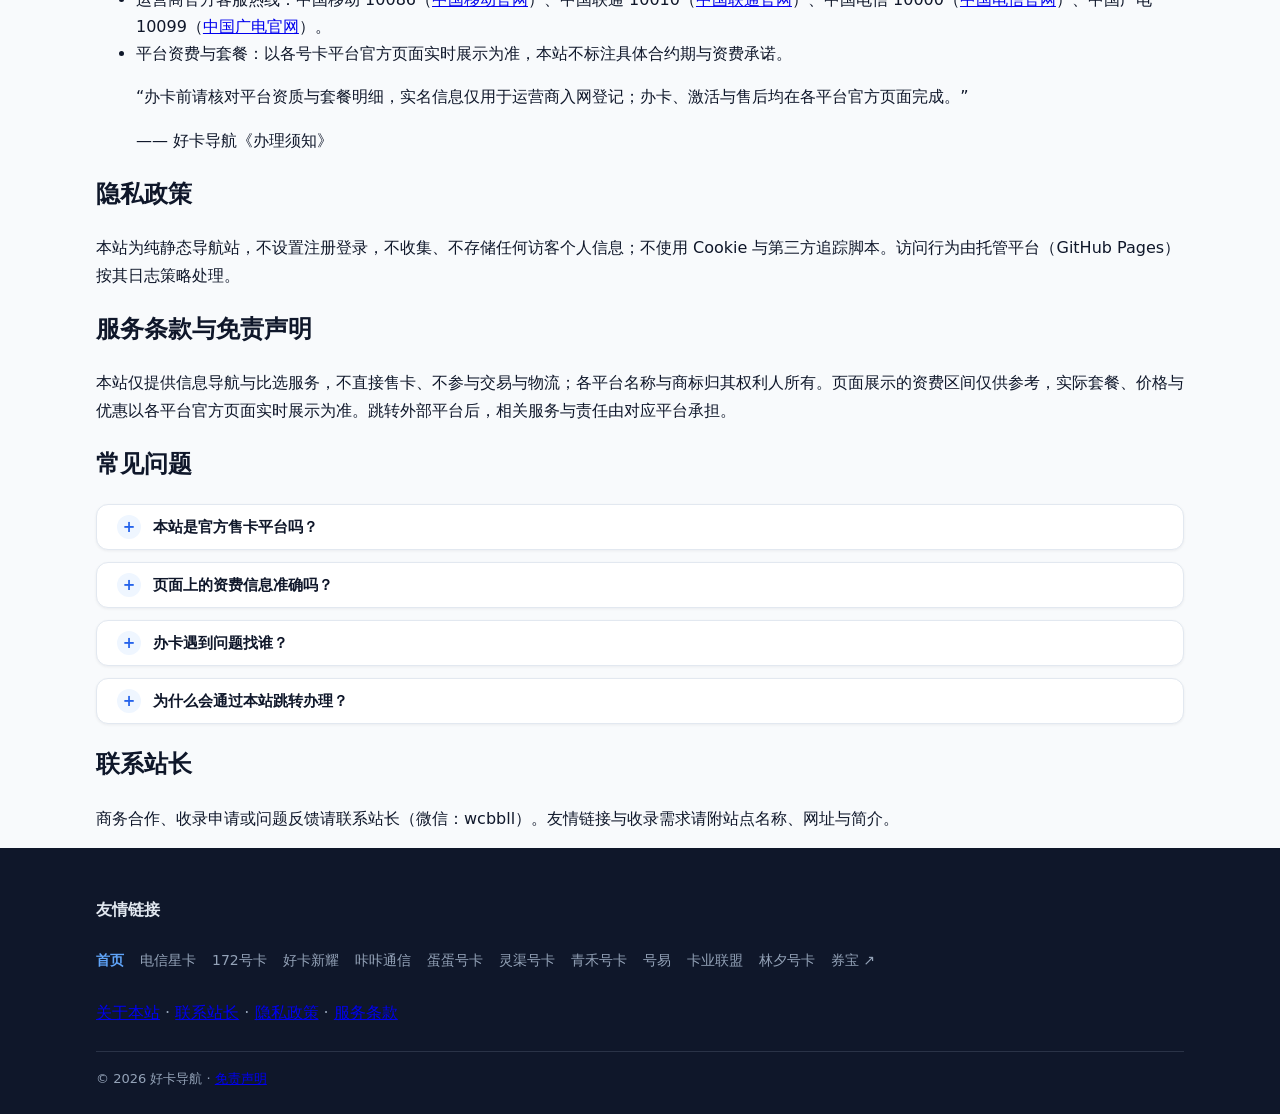
==== commit a1f3fa65: "补充办卡须知" ====
--- a/index.html
+++ b/index.html
@@ -66,6 +66,7 @@
       <li>多留意办卡进度；如果申请失败，记得看下失败原因——可能是该卡已下架，也可能你所在地区暂不支持办理，换其他卡重新申请就好。</li>
       <li>一般卡在 24-48 小时内发货；三证/四证、先激活后发货、预存类特殊卡审核较慢，一般需要 3-5 天。</li>
       <li>网站里有订单查询、有客服，如有问题联系客服即可；请记住下单的网站，售后不要走错了地方。</li>
+      <li>联通会员权益领取方式：1、下载中国联通APP-首页-服务大厅-领权益-自由玩权益 2、https://qy.chinaunicom.cn/mobile-h5/zzzz/liberfreeplay.html</li>
       <li>官方客服热线：移动 10086、联通 10010、电信 10000、广电 10099。</li>
       </ol>
       <p class="notice-contact">如有疑问可联系站长，微信：wcbbll</p>
